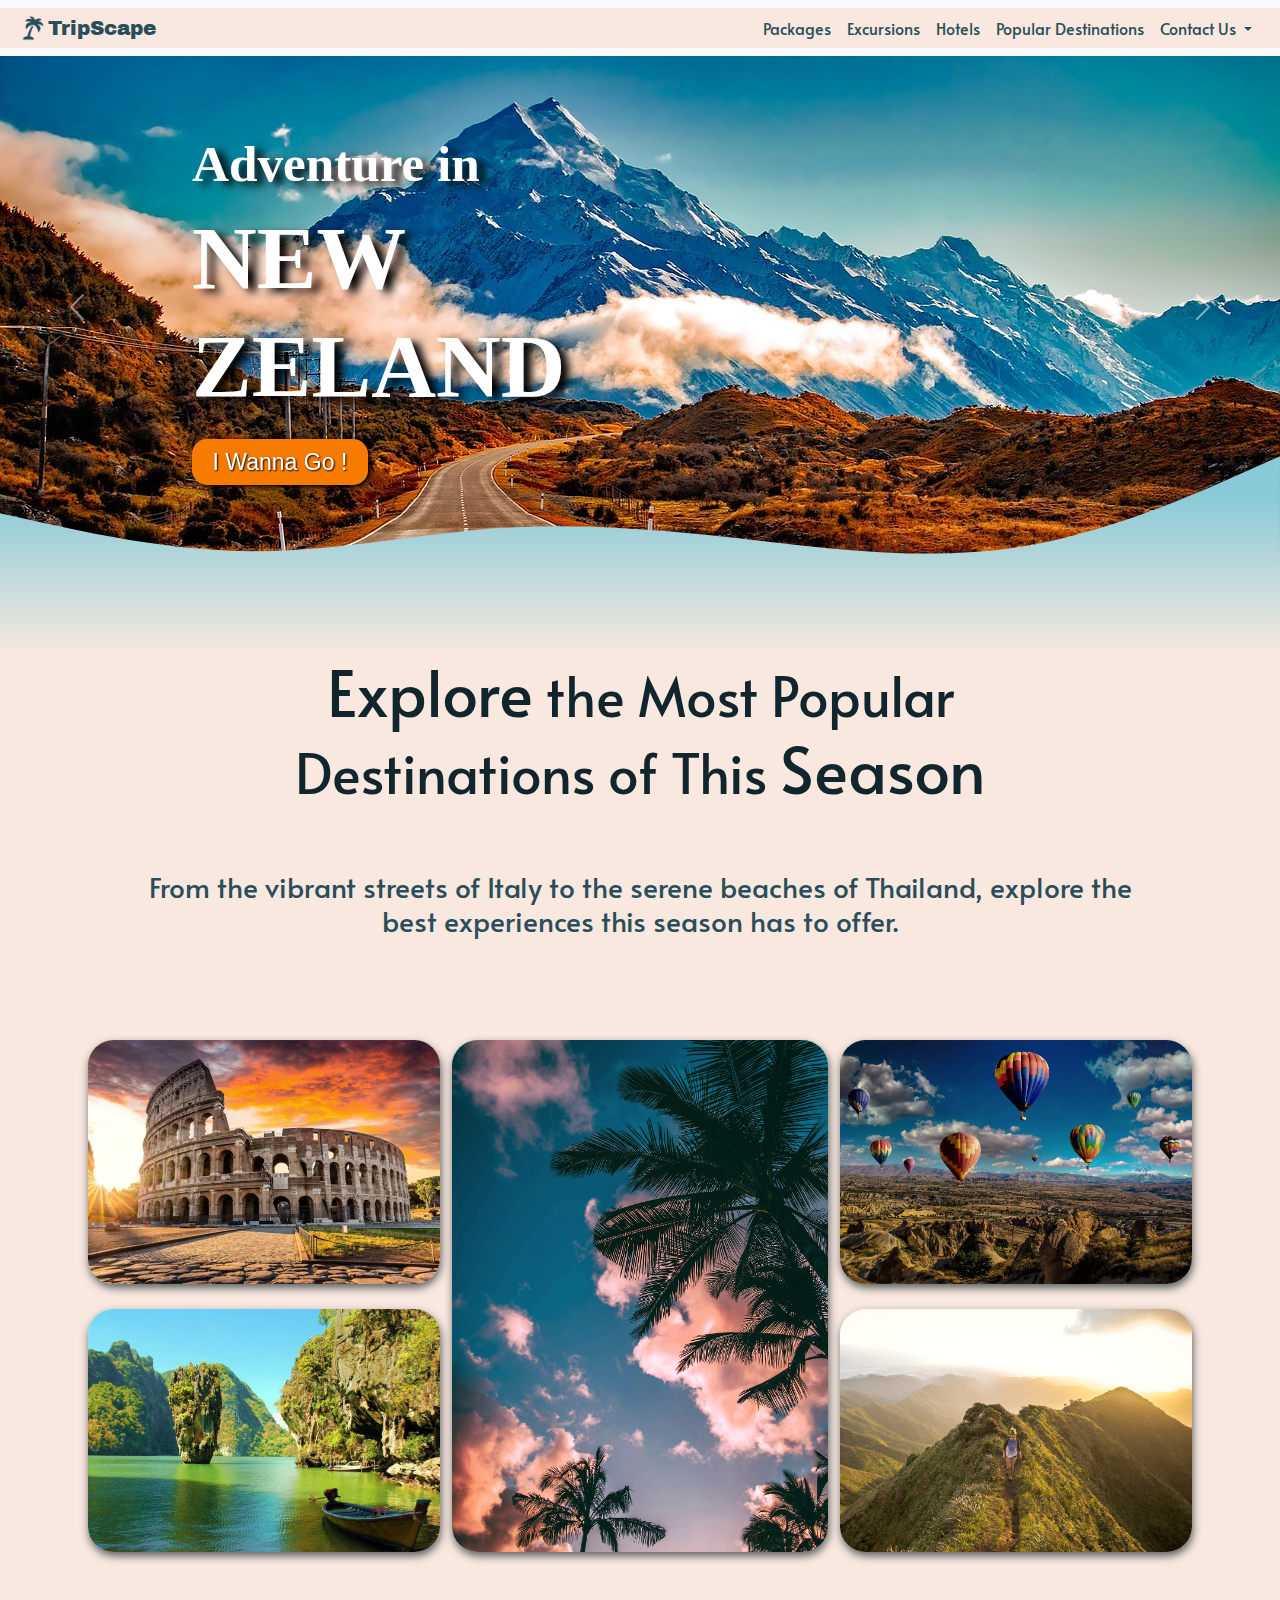
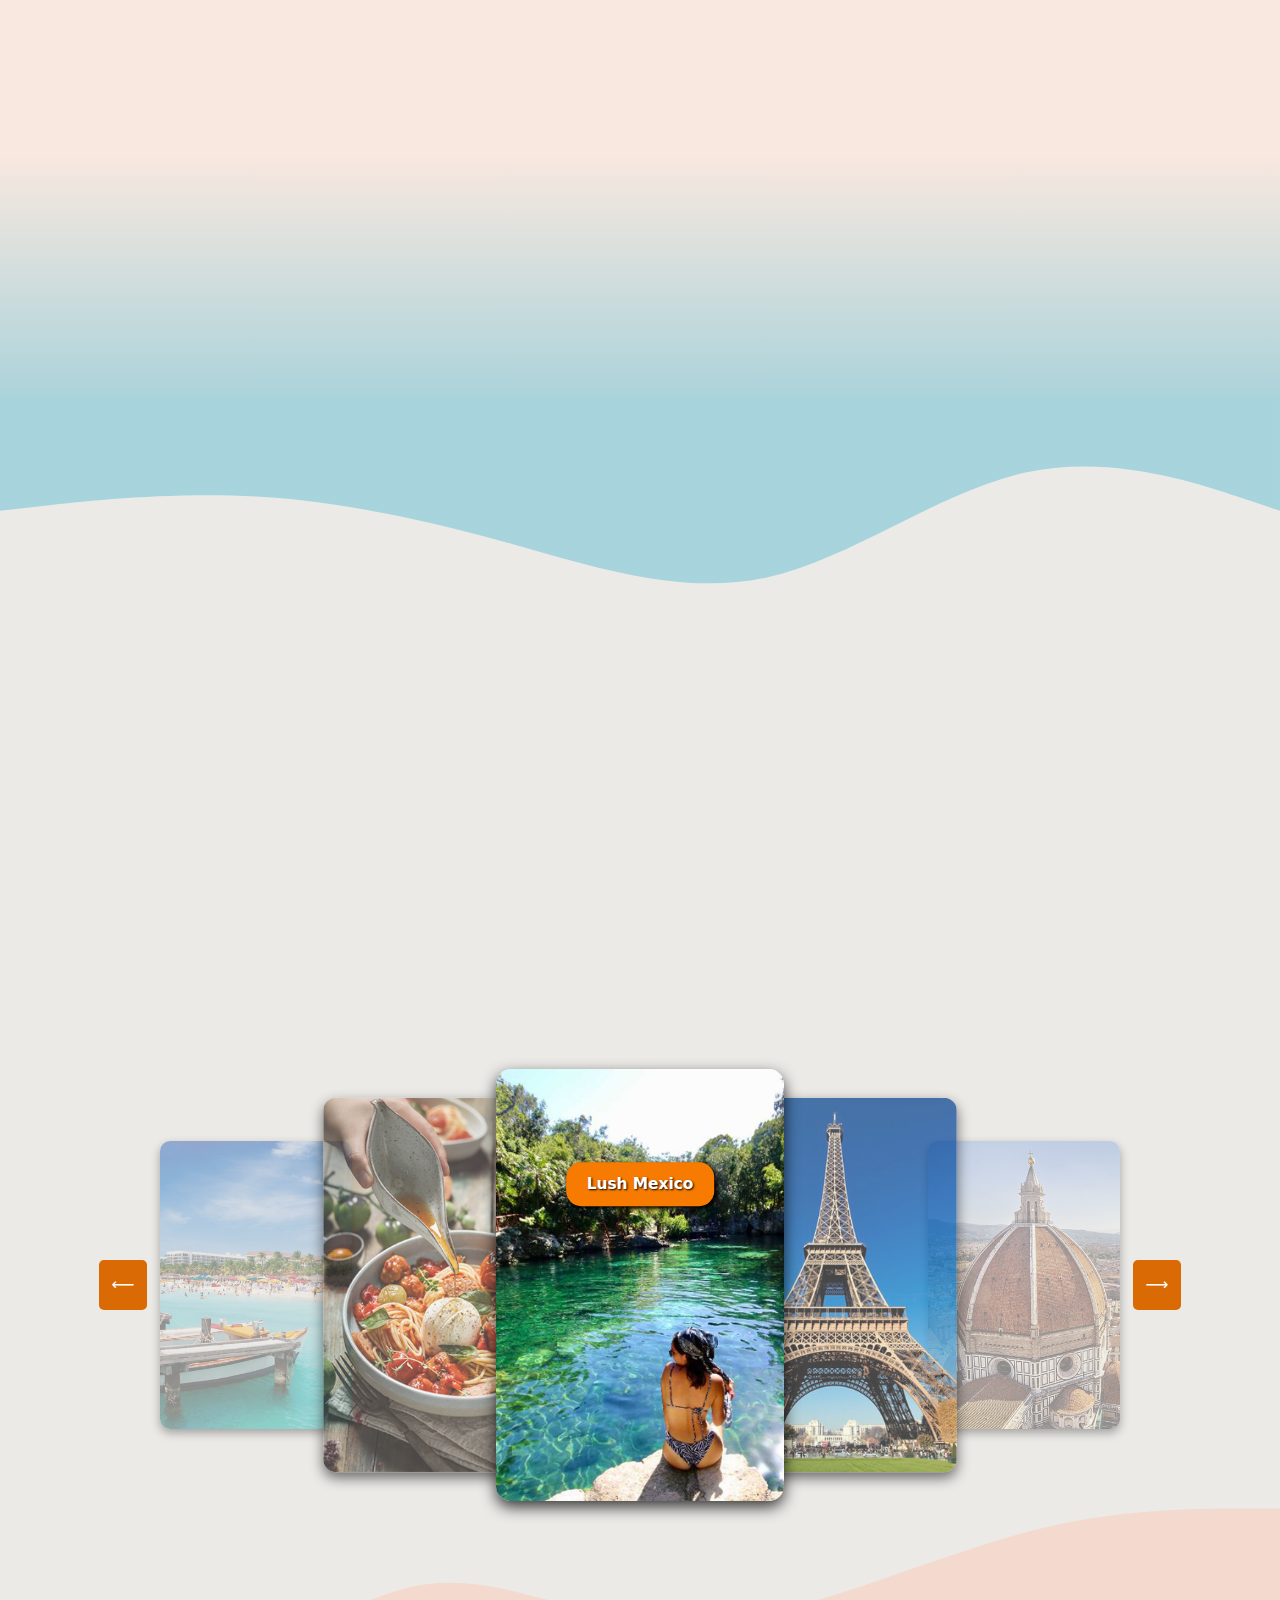
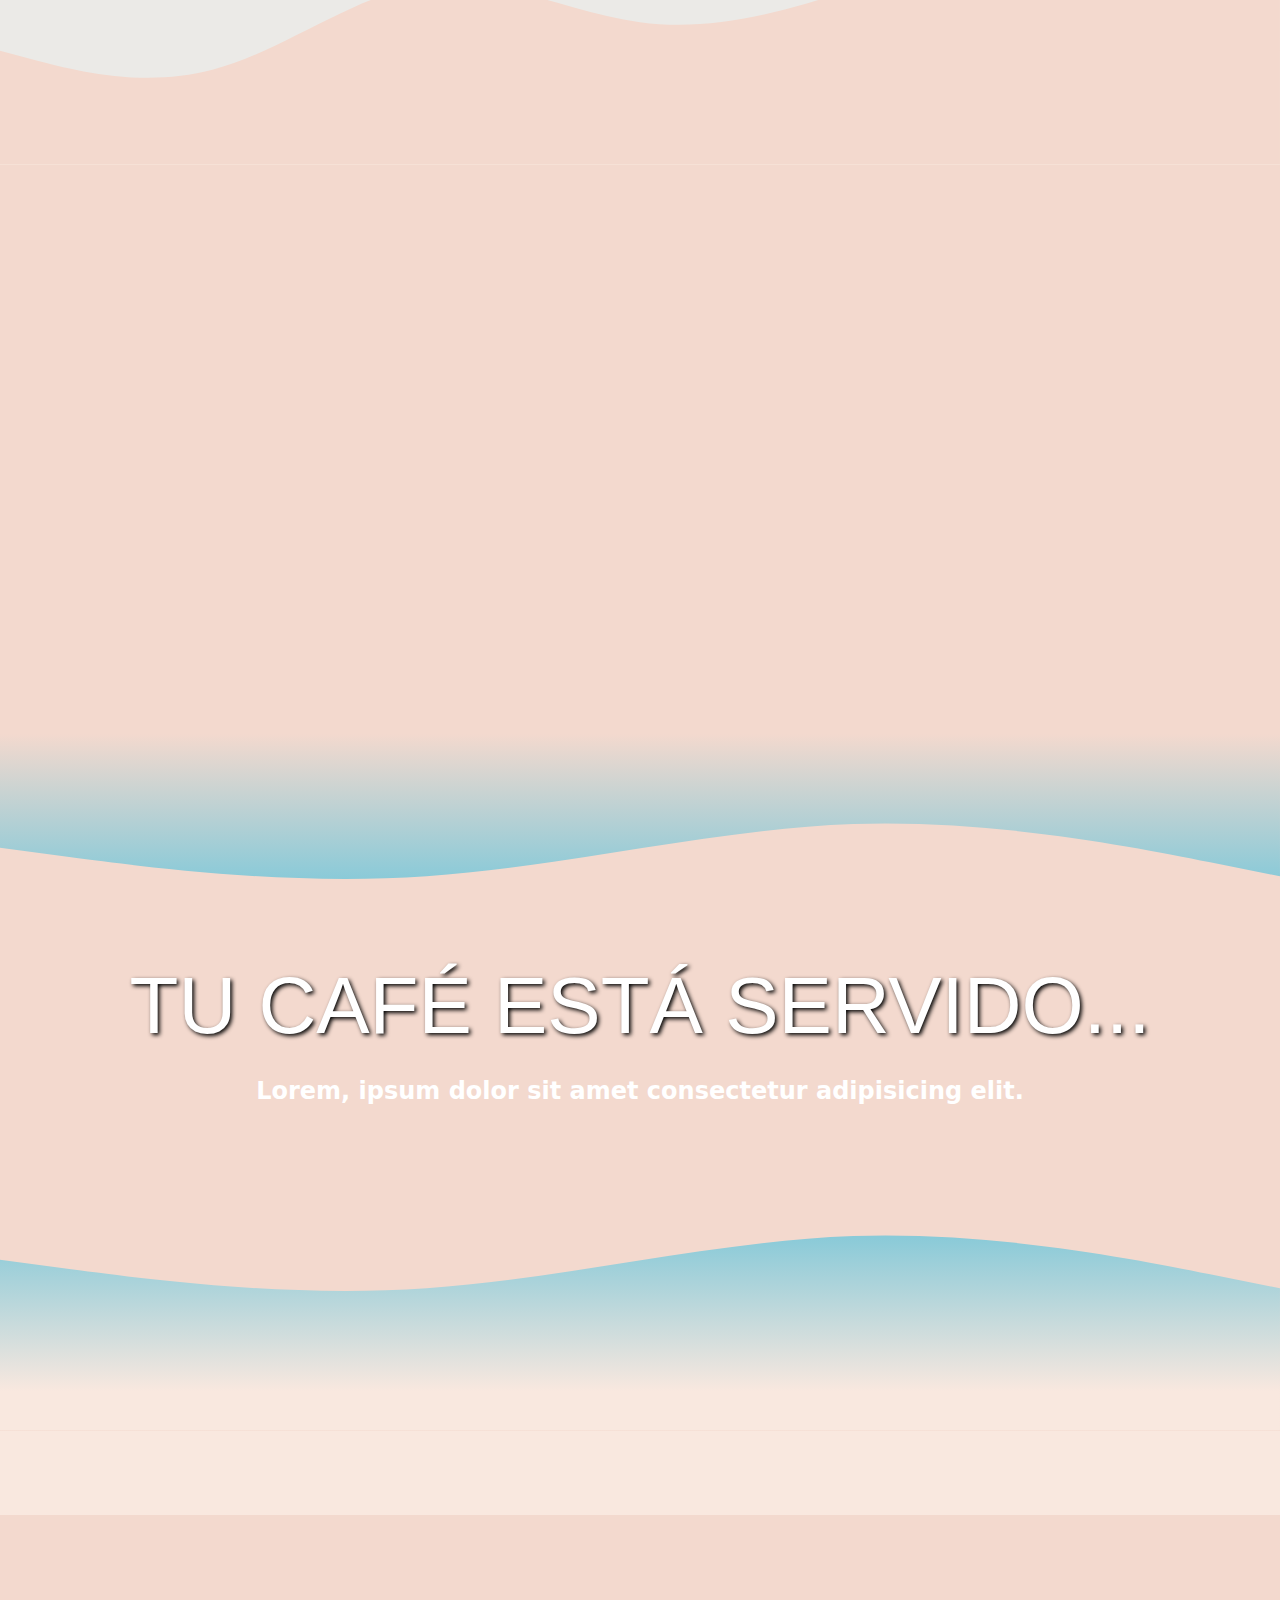
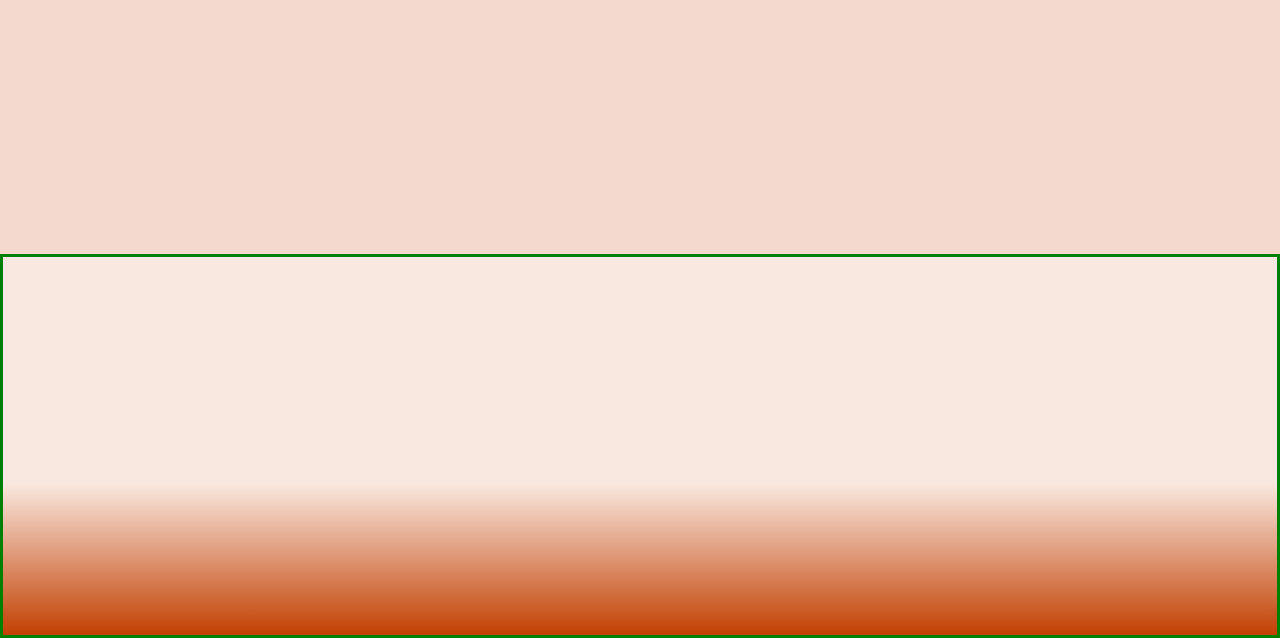
==== index.html @ 292acd77 "estructura hoteleria desktop" ====
<!DOCTYPE html>
<html lang="en">

<head>
    <meta charset="UTF-8">
    <meta name="viewport" content="width=device-width, initial-scale=1.0">
    <title>TripScape3.5</title>

    <!-- bootstrap -->
    <link href="https://cdn.jsdelivr.net/npm/bootstrap@5.3.3/dist/css/bootstrap.min.css" rel="stylesheet"
        integrity="sha384-QWTKZyjpPEjISv5WaRU9OFeRpok6YctnYmDr5pNlyT2bRjXh0JMhjY6hW+ALEwIH" crossorigin="anonymous">

    <!-- googlefonts -->
    <link rel="preconnect" href="https://fonts.googleapis.com">
    <link rel="preconnect" href="https://fonts.gstatic.com" crossorigin>
    <link
        href="https://fonts.googleapis.com/css2?family=Alata&family=Antic+Slab&family=Archivo+Narrow:ital,wght@0,400..700;1,400..700&family=BIZ+UDPGothic:wght@400;700&family=Euphoria+Script&family=Merriweather:ital,wght@0,300;0,400;0,700;0,900;1,300;1,400;1,700;1,900&family=Montserrat:ital,wght@0,100..900;1,100..900&family=Noto+Sans+JP:wght@100..900&family=Playwrite+DE+Grund:wght@100..400&family=Ruda:wght@400..900&display=swap"
        rel="stylesheet">

    <link
        href="https://fonts.googleapis.com/css2?family=Archivo+Black&family=Notable&family=Rampart+One&family=Suez+One&display=swap"
        rel="stylesheet">

    <!-- fontshare -->
    <link href="https://api.fontshare.com/v2/css?f[]=synonym@700&f[]=clash-grotesk@700&f[]=bespoke-serif@700&f[]=pally@400,500&f[]=quilon@500&f[]=lora@500&display=swap" 
        rel="stylesheet">
    <!-- css -->
    <link rel="stylesheet" href="./Styles/styles.css">
</head>

<body>


    <nav class="navbar navbar-expand-lg bg-body-tertiary container-fluid">
        <div class="container-fluid ContainerNavbar">
            <div class="nav-izquierda">
                <a class="navbar-brand ms-2" href="#">
                    <img class="brandImg" src="./Img/logo.png" alt="logo de la agencia">
                    <p class="brandText">TripScape</p>
                </a>
                <button class="navbar-toggler" type="button" data-bs-toggle="collapse"
                    data-bs-target="#navbarSupportedContent" aria-controls="navbarSupportedContent"
                    aria-expanded="false" aria-label="Toggle navigation">
                    <img class="menuHamuguesa" src="./Img/menu.png" alt="">
                </button>
            </div>
            <div class="collapse navbar-collapse" id="navbarSupportedContent">
                <ul class="navbar-nav ms-auto me-2 mb-lg-0">
                    <li class="nav-item">
                        <a class="nav-link" aria-current="page" href="#">Packages</a>
                    </li>
                    <li class="nav-item">
                        <a class="nav-link" href="#">Excursions</a>
                    </li>
                    <li class="nav-item">
                        <a class="nav-link" href="#">Hotels</a>
                    </li>
                    <li class="nav-item">
                        <a class="nav-link" href="#">Popular Destinations</a>
                    </li>
                    <li class="nav-item dropdown">
                        <a class="nav-link dropdown-toggle" href="#" role="button" data-bs-toggle="dropdown"
                            aria-expanded="false">
                            Contact Us
                        </a>
                        <ul class="dropdown-menu dropdown-menu-end">
                            <li><a class="dropdown-item" href="#">About Us</a></li>
                            <li><a class="dropdown-item" href="#">Contact Us</a></li>
                            <li>
                                <hr class="dropdown-divider">
                            </li>
                            <li><a class="dropdown-item" href="#">Frequently Asked Questions</a></li>
                        </ul>

                    </li>


                </ul>
            </div>
        </div>
    </nav>




    <!-- HEADER -->


    <header>
            
        <div class="carousel-paisajes-container">
            <!-- Carousel Bootstrap -->
            <div id="carouselExample" class="carousel slide">
                <div class="carousel-inner">
                    <div class="carousel-item active">
                        <img src="./Img/newzeland.jpg" class="d-block w-100 imgFondoCar" alt="...">
                        <div class="carousel-caption d-block">
                            <h3><span class="headerSpan">Adventure in</span> NEW ZELAND</h3>
                            <a href="#">I Wanna Go !</a>
                        </div>
                    </div>
                    <div class="carousel-item">
                        <img src="./Img/islandiados.jpg" class="d-block w-100 imgFondoCar" alt="...">
                        <div class="carousel-caption d-block">
                            <h3><span class="headerSpan">Discover</span> ISLANDIA's Night!</h3>
                            <a href="#">I Wanna Go !</a>
                        </div>
                    </div>
                    <div class="carousel-item">
                        <img src="./Img/playa.jpg" class="d-block w-100 imgFondoCar" alt="...">
                        <div class="carousel-caption d-block">
                            <h3><span class="headerSpan">Live!</span><br> MÉXICO PARADISE</h3>
                            <a href="#">I Wanna Go !</a>
                        </div>
                    </div>
                </div>
                <button class="carousel-control-prev botonesCarouselHeader" type="button" data-bs-target="#carouselExample" data-bs-slide="prev">
                    <span class="carousel-control-prev-icon" aria-hidden="true">
                        <!-- <img src="./Img/flecha-alt-izquierda.png" alt=""> -->
                    </span>
                    <span class="visually-hidden">Previous</span>
                </button>
                <button class="carousel-control-next botonesCarouselHeader" type="button" data-bs-target="#carouselExample" data-bs-slide="next">
                    <span class="carousel-control-next-icon" aria-hidden="true">
                        <!-- <img src="./Img/flecha-alt-derecha.png" alt=""> -->
                    </span>
                    <span class="visually-hidden">Next</span>
                </button>
            </div>

            <!-- PNG Fixed Image -->
            <div class="travelerContainer">
                <img src="./Img/efect-uno.png" alt="">
            </div>
        </div>

        <svg xmlns="http://www.w3.org/2000/svg" viewBox="0 0 1440 320" class="wave-viajera">
            <defs>
                <linearGradient id="gradienteViajera" x1="0%" y1="0%" x2="0%" y2="100%">
                    <stop offset="20%" stop-color="#8acad8" />
                    <stop offset="100%" stop-color="#F9E8DF" />
                </linearGradient>
            </defs>
            <path fill="url(#gradienteViajera)" fill-opacity="1"
                d="M0,160L48,170.7C96,181,192,203,288,202.7C384,203,480,181,576,176C672,171,768,181,864,192C960,203,1056,213,1152,197.3C1248,181,1344,139,1392,117.3L1440,96L1440,320L1392,320C1344,320,1248,320,1152,320C1056,320,960,320,864,320C768,320,672,320,576,320C480,320,384,320,288,320C192,320,96,320,48,320L0,320Z">
            </path>
        </svg>
        


    </header>




    <!-- section packages -->
    <section class="sectionPackages container-fluid">
        <div class="row PackagesRow">
            <div class="col-12 titulosPackages">
                <h2 class="animate-on-scroll"><span class="adornoUno">Explore</span> the Most Popular Destinations of This <span class="adornoUno">Season</span></h2>
                <h3 class="animate-on-scroll">From the vibrant streets of Italy to the serene beaches of Thailand,
                    explore the best experiences
                    this season has to offer.</h3>
            </div>
        </div>


       

        <div class="row primerCardsGroup">

            <!-- Cards Izquierda -->
            <div class="col-sm-12 col-md-4 cardsIzqDiv">
                <div class="cardsDiv cardsDivLados">
                    <img class="cardsLados" src="./Img/roma-final.jpg" alt="Location 1">
                    <div class="cardText"><a href="#">Italy</a></div>
                </div>
                <div class="cardsDiv cardsDivLados">
                    <img class="cardsLados" src="./Img/tailandia-final.jpg" alt="Location 2">
                    <div class="cardText"><a href="#">Thailand</a></div>
                </div>
            </div>

            <!-- Card Central -->
            <div class="col-sm-12 col-md-4 contenedorCentralPalmeras">
                <div class="row cardsDiv cardCentralDiv">
                    <img class="cardCentral" src="./Img/central-final.jpg" alt="Central Place">
                    <div class="cardTextCentral cardText"><a href="#">California</a></div>
                </div>
            </div>

            <!-- Cards Derecha -->
            <div class="col-sm-12 col-md-4 cardsDerDiv">
                <div class="cardsDiv cardsDivLados">
                    <img class="cardsLados" src="./Img/globos-final.jpg" alt="Location 3">
                    <div class="cardText"><a href="#">Morocco</a></div>
                </div>
                <div class="cardsDiv cardsDivLados">
                    <img class="cardsLados" src="./Img/montaña-final.jpg" alt="Location 4">
                    <div class="cardText"><a href="#">Switzerland</a></div>
                </div>
            </div>
        </div>


    </section>


    

    <!-- banner Servicios -->
    <section class="container-fluid section-servicios">


        <div class="row bannerContainerTitulos container-fluid">

            <div class="col-12 div-titulo-banner">
                <h3 class="animate-on-scroll">Six Reasons to Choose to Travel with Us</h3>
            </div>

        </div>

        

        <div class="row bannerBandaContainer container-fluid">


            <div class="col-xs-4 col-lg-2 div-icono-servicio animate-on-scroll">

                <div class="contenedorImg">
                    <img class="bannerServicioImg" src="./Img/avion.png" alt="">
                </div>
                <div class="servicioParrafDiv">
                    <p>Tickets Included</p>
                </div>

            </div>

            <div class="col-xs-4 col-lg-2 div-icono-servicio animate-on-scroll">
                <div class="contenedorImg">
                    <img class="bannerServicioImg" src="./Img/equipaje.png" alt="">
                </div>
                <div class="servicioParrafDiv">
                    <p>Luggage Secure</p>
                </div>
            </div>

            <div class="col-xs-4 col-lg-2 div-icono-servicio animate-on-scroll">
                <div class="contenedorImg">
                    <img class="bannerServicioImg" src="./Img/hotel.png" alt="">

                </div>
                <div class="servicioParrafDiv">
                    <p>Selected Hotels</p>
                </div>
            </div>

            <div class="col-xs-4 col-lg-2 div-icono-servicio animate-on-scroll">
                <div class="contenedorImg">
                    <img class="bannerServicioImg" src="./Img/salud.png" alt="">

                </div>
                <div class="servicioParrafDiv">
                    <p>Medical Coverage 24hs</p>
                </div>
            </div>

            <div class="col-xs-4 col-lg-2 div-icono-servicio animate-on-scroll">
                <div class="contenedorImg">
                    <img class="bannerServicioImg" src="./Img/pasaporte.png" alt="">

                </div>
                <div class="servicioParrafDiv">
                    <p>We Manage your Visa</p>
                </div>
            </div>

            <div class="col-xs-4 col-lg-2 div-icono-servicio animate-on-scroll">
                <div class="contenedorImg">
                    <img class="bannerServicioImg" src="./Img/vehiculo.png" alt="">

                </div>
                <div class="servicioParrafDiv">
                    <p>Private Vehicle</p>
                </div>
            </div>
        </div>

    </section>



    <svg xmlns="http://www.w3.org/2000/svg" viewBox="0 0 1440 320" class="wave-deals">
        <defs>
            <linearGradient id="myGradient" x1="0%" y1="0%" x2="0%" y2="100%">
                <stop offset="0%" style="stop-color:#8acad8b2; stop-opacity:1" />
                <!-- <stop offset="40%" style="stop-color:#f3d9ce; stop-opacity:1" /> -->
                <stop offset="100%" style="stop-color:#8acad8b2; stop-opacity:1" />
            </linearGradient>
        </defs>
        <path fill="url(#myGradient)"
            d="M0,128L48,122.7C96,117,192,107,288,112C384,117,480,139,576,165.3C672,192,768,224,864,202.7C960,181,1056,107,1152,85.3C1248,64,1344,96,1392,112L1440,128L1440,0L1392,0C1344,0,1248,0,1152,0C1056,0,960,0,864,0C768,0,672,0,576,0C480,0,384,0,288,0C192,0,96,0,48,0L0,0Z">
        </path>
    </svg>

    


    <!-- cards de cuatro viajes en oferta    DEALS  -->
    <section class="Deals-Excursiones-Section">

        <!-- div de prueba para incorporar elementos decorativos -->
        <!--  <div class="decorativi">
            <img src="./Img/intento.png" alt="">
         </div> -->

        <div class="Deals-Titles-Container">
            <h2 class="animate-on-scroll">Unforgettable Adventures Await!</h2>
            <h3 class="animate-on-scroll">Join us on five thrilling excursions to extraordinary places</h3>
            <div class="descripcionCarouselDiv">
                <p class="animate-on-scroll">In our exciting deals cards, you'll find special promotions on a variety of
                    excursions. From cultural and gastronomic routes in Italy and France to aquatic adventures on the
                    beautiful beaches of Mexico and Aruba, there's something for every type of traveler. Don't miss the
                    chance to explore the world in a new and affordable way. Your next vacation starts here!
                </p>

            </div>
        </div>
 


        <div class="carousel-container">
            <button class="prev botonCarousel">⟵</button>
            <div class="carousel-track-container">
                <div class="carousel-track">
                    <img src="./Img/aruba-carousel.jpg" alt="Image 1" class="carousel-image">
                    <img src="./Img/gastronomia-carousel.jpg" alt="Image 2" class="carousel-image">
                    <img src="./Img/cenotes-carousel.jpg" alt="Image 3" class="carousel-image">
                    <img src="./Img/paris-carousel.jpg" alt="Image 4" class="carousel-image">
                    <img src="./Img/firenze-carousel.jpg" alt="Image 5" class="carousel-image">
                </div> 
                <!-- Enlace de oferta sobre la imagen central -->
                <div class="offer-link-container">
                    <a id="offer-link" href="#" class="offer-link" style="display: none;"></a>
                </div>
            </div>
            <button class="next botonCarousel">⟶</button>

        </div>

    </section>




    <!--  SECTION HOTELERIA  { SVG - SECTION <TITULOS  <BANNER HOTERIA   < -SVG -IMG HOTEL -SVG   } -->


    <svg xmlns="http://www.w3.org/2000/svg" viewBox="0 0 1440 320" class="svg-hoteleria-primero">
        <path fill="#F3D9CE" fill-opacity="1"
            d="M0,192L40,202.7C80,213,160,235,240,213.3C320,192,400,128,480,117.3C560,107,640,149,720,160C800,171,880,149,960,122.7C1040,96,1120,64,1200,48C1280,32,1360,32,1400,32L1440,32L1440,320L1400,320C1360,320,1280,320,1200,320C1120,320,1040,320,960,320C880,320,800,320,720,320C640,320,560,320,480,320C400,320,320,320,240,320C160,320,80,320,40,320L0,320Z">
        </path>
    </svg>


    <!-- hoteleria section central -->
   <section class="Hoteleria-Section">

       <div class="titulosHoteleriaDiv">

            <div class="row stars-container">

                <div class="div-five-stars animate-on-scroll">
                    <img src="Img/silueta-de-estrella.png" alt="">
                    <img src="Img/silueta-de-estrella.png" alt="">
                    <img src="Img/silueta-de-estrella.png" alt="">
                    <img src="Img/silueta-de-estrella.png" alt="">
                    <img src="Img/silueta-de-estrella.png" alt="">
                    
    
                </div>
            </div>

            <h2 class="animate-on-scroll">Handpicked Hotels for Your Ultimate Comfort</h2>
            <h3 class="animate-on-scroll">Service and Hospitality</h3>
            <p class="animate-on-scroll">At our handpicked hotels, we prioritize your comfort and satisfaction, ensuring you have everything
                needed for an unforgettable stay. Enjoy seamless WiFi connectivity for work or leisure, unwind in our
                recreational spaces, and keep up with your fitness routine in our well-equipped gyms. Dive into
                relaxation at our sparkling pools and experience top-tier hospitality services that make you feel right
                at home. Every detail is designed for you to enjoy a blend of comfort, relaxation, and care – wherever
                your journey takes you.</p>

            <div class="row stars-container">

                <div class="div-five-stars-dos animate-on-scroll">
                    <img src="Img/silueta-de-estrella.png" alt="">
                    <img src="Img/silueta-de-estrella.png" alt="">
                    <img src="Img/silueta-de-estrella.png" alt="">
                    <img src="Img/silueta-de-estrella.png" alt="">
                    <img src="Img/silueta-de-estrella.png" alt="">
                    
    
                </div>
            </div>
        </div>


       

        <!-- <div class="row container-fluid bannerHoteleriaContainer animate-on-scroll">
            <div class="col-xs-4 col-lg-2 div-icono-servicio">
                <div class="contenedorImg">
                    <img class="bannerServicioImg" src="./Img/ensalada.png" alt="">
                </div>
                <div class="hotelbannerParrafDiv">
                    <p>Exclusive Dining</p>
                </div>
                
            </div>

            <div class="col-xs-4 col-lg-2 div-icono-servicio">
                <div class="contenedorImg">
                    <img class="bannerServicioImg" src="./Img/wifi.png" alt="">
                </div>
                <div class="hotelbannerParrafDiv">
                    <p>High-speed Wi-Fi</p>
                </div>
            </div>

            <div class="col-xs-4 col-lg-2 div-icono-servicio">
                <div class="contenedorImg">
                    <img class="bannerServicioImg" src="./Img/piscina.png" alt="">

                </div>
                <div class="hotelbannerParrafDiv">
                    <p>Recreational Areas</p>
                </div>
            </div>

            <div class="col-xs-4 col-lg-2 div-icono-servicio">
                <div class="contenedorImg">
                    <img class="bannerServicioImg" src="./Img/ejercicio.png" alt="">

                </div>
                <div class="hotelbannerParrafDiv">
                    <p>Fitness Center</p>
                </div>
            </div>

            <div class="col-xs-4 col-lg-2 div-icono-servicio">
                <div class="contenedorImg">
                    <img class="bannerServicioImg" src="./Img/spa.png" alt="">

                </div>
                <div class="hotelbannerParrafDiv">
                    <p>Spa and Wellness</p>
                </div>
            </div>

            <div class="col-xs-4 col-lg-2 div-icono-servicio">
                <div class="contenedorImg">
                    <img class="bannerServicioImg" src="./Img/cafe-caliente.png" alt="">

                </div>
                <div class="hotelbannerParrafDiv">
                    <p>Breakfast Included</p>
                </div>
            </div>
        </div> -->

        <svg xmlns="http://www.w3.org/2000/svg" viewBox="0 0 1440 320" class="svg-hoteleria-segundo">
            <defs>
                <linearGradient id="gradient" x1="0" y1="0" x2="0" y2="1">
                    <stop offset="0" stop-color="#F3D9CE" />
                    <stop offset="100%" stop-color="#8acad8" />
                </linearGradient>
            </defs>
            <path fill="url(#gradient)" fill-opacity="1"
                d="M0,128L80,138.7C160,149,320,171,480,160C640,149,800,107,960,101.3C1120,96,1280,128,1360,144L1440,160L1440,0L1360,0C1280,0,1120,0,960,0C800,0,640,0,480,0C320,0,160,0,80,0L0,0Z">
            </path>
        </svg>



        <!-- aqui esta la imaegn del hotel como background -->
        <!-- <div class="container-img-hotel animate-on-scroll">



        </div> -->



        <!-- intento flotante -->

        <div class="img-fondo flotan-text1">
            <h2 class="">TU CAFÉ ESTÁ SERVIDO...</h2>
            <p class="">Lorem, ipsum dolor sit amet consectetur adipisicing elit.</p>
        </div>




        <svg xmlns="http://www.w3.org/2000/svg" viewBox="0 0 1440 320" class="svg-hoteleria-bottom"> -->
            <!-- Definimos el gradiente -->
            <defs>
                <linearGradient id="gradientehotelbottom" x1="0%" y1="0%" x2="0%" y2="100%">
                    <stop offset="1%" stop-color="#8acad8" />
                    <stop offset="80%" stop-color="#F9E8DF" />
                    <stop offset="100%" stop-color="#F9E8DF" />
                </linearGradient>
            </defs>
            <!-- Aplicamos el gradiente en el relleno del path -->
            <path fill="url(#gradientehotelbottom)"
                d="M0,128L80,138.7C160,149,320,171,480,160C640,149,800,107,960,101.3C1120,96,1280,128,1360,144L1440,160L1440,320L1360,320C1280,320,1120,320,960,320C800,320,640,320,480,320C320,320,160,320,80,320L0,320Z">
            </path>
        </svg>

        <div class="row container-fluid titulo-banner-hotel">
            <h3 class="animate-on-scroll">Service and Hospitality</h3>
        </div>

        <div class="bannerHoteleriaContainer animate-on-scroll">


            <div class="col-xs-4 col-lg-2 div-icono-servicio">
                <div class="contenedorImg">
                    <img class="bannerServicioImg" src="./Img/wifi.png" alt="">
                </div>
                <div class="hotelbannerParrafDiv">
                    <p>High-speed Wi-Fi</p>
                </div>
            </div>

            <div class="col-xs-4 col-lg-2 div-icono-servicio">
                <div class="contenedorImg">
                    <img class="bannerServicioImg" src="./Img/piscina.png" alt="">

                </div>
                <div class="hotelbannerParrafDiv">
                    <p>Recreational Areas</p>
                </div>
            </div>

            <div class="col-xs-4 col-lg-2 div-icono-servicio">
                <div class="contenedorImg">
                    <img class="bannerServicioImg" src="./Img/ejercicio.png" alt="">

                </div>
                <div class="hotelbannerParrafDiv">
                    <p>Fitness Center</p>
                </div>
            </div>

            <div class="col-xs-4 col-lg-2 div-icono-servicio">
                <div class="contenedorImg">
                    <img class="bannerServicioImg" src="./Img/spa.png" alt="">

                </div>
                <div class="hotelbannerParrafDiv">
                    <p>Spa and Wellness</p>
                </div>
            </div>

            <div class="col-xs-4 col-lg-2 div-icono-servicio">
                <div class="contenedorImg">
                    <img class="bannerServicioImg" src="./Img/cafe-caliente.png" alt="">

                </div>
                <div class="hotelbannerParrafDiv">
                    <p>Breakfast Included</p>
                </div>
            </div>
        


        </div>

        <div class="row stars-container">

            <div class="div-five-stars-tres animate-on-scroll">
                <img src="Img/silueta-de-estrella.png" alt="">
                <img src="Img/silueta-de-estrella.png" alt="">
                <img src="Img/silueta-de-estrella.png" alt="">
                <img src="Img/silueta-de-estrella.png" alt="">
                <img src="Img/silueta-de-estrella.png" alt="">
                

            </div>
        </div>

    </section>



    <!-- FOOTER -->
    <footer class="FooterSection">

    </footer>




    <script src="https://cdn.jsdelivr.net/npm/bootstrap@5.3.3/dist/js/bootstrap.bundle.min.js"
        integrity="sha384-YvpcrYf0tY3lHB60NNkmXc5s9fDVZLESaAA55NDzOxhy9GkcIdslK1eN7N6jIeHz"
        crossorigin="anonymous"></script>
    <script src="Main-Js/main.js"></script>
</body>

</html>
---- Styles/styles.css ----
@charset "UTF-8";
/* #f1ebe1; */
/* sombra celestita en las waves */
* {
  padding: 0;
  margin: 0;
}

body {
  background-color: #F9E8DF;
  padding-top: 4vmax;
}

.navbar {
  min-height: 4vmax;
  background-color: #70ADB6;
  margin-top: 0;
  position: fixed;
  top: 0;
  z-index: 8;
}
.navbar .ContainerNavbar {
  background-color: #F9E8DF;
  display: flex;
  flex-direction: row;
  justify-content: center;
}

.navbar-brand {
  display: flex;
  flex-flow: row nowrap;
  justify-content: center;
  align-items: center;
  gap: 0.2vmax;
}
.navbar-brand .brandImg {
  width: 2vmax;
  color: #294e5a;
}
.navbar-brand .brandText {
  margin-bottom: 0;
  color: #294e5a;
  font-weight: 400;
  font-family: "Archivo Black", sans-serif;
}

.navbar-nav .nav-item .nav-link {
  color: #294e5a;
  font-family: "Alata", sans-serif;
}

.dropdown-menu-end li {
  color: #f3d9ce;
}
.dropdown-menu-end li a {
  font-family: "Alata", sans-serif;
  color: #70ADB6;
}

/* media queries */
/* estructura */
/* ++++++++++++++++++++++++ media query | pantalla lg  | ++++++++++++++++++++++++++++++++++*/
@media screen and (max-width: 991px) {
  .navbar .ContainerNavbar .nav-izquierda {
    min-height: 2vmax;
    display: flex;
    flex-flow: row nowrap;
    width: 100%;
    justify-content: space-between;
    margin: 0 auto;
  }
  .navbar .ContainerNavbar .nav-izquierda .navbar-brand .brandImg {
    width: 2vmax !important;
  }
  .navbar .ContainerNavbar .nav-izquierda .navbar-brand .brandText {
    font-size: 2vmax;
  }
  .navbar-toggler {
    border: none;
    user-select: none;
    padding: 0;
    margin-bottom: 0.3vmax;
  }
  .navbar-toggler .menuHamuguesa {
    width: 3vmax;
  }
  .navbar-collapse {
    background-color: #dae5e9;
    margin: 2vmax;
    padding: 1vmax;
    border-radius: 10px;
    padding-left: 2vmax;
    z-index: 22;
  }
  .nav-link {
    color: #70ADB6;
    font-weight: bold;
    font-size: 1.8vmax;
  }
  .nav-link:hover {
    background-color: #f0f0f0;
    color: #70ADB6;
    border-radius: 5px;
    padding-left: 0.5vmax;
  }
  .dropdown-menu {
    background-color: #f0f0f0;
    border: none;
  }
  .dropdown-menu li .dropdown-item {
    font-weight: bold;
    color: #294e5a;
    font-size: 1.8vmax;
  }
  .dropdown-menu li .dropdown-item:hover {
    font-weight: bold;
    background-color: #f0f0f0;
    color: #70ADB6;
    border-radius: 5px;
  }
}
/* ++++++++++++++++++++++++ media query |  pantalla md   | ++++++++++++++++++++++++++++++++++*/
@media screen and (max-width: 768px) {
  .nav-link {
    font-size: 1.8vmax;
  }
}
/* ++++++++++++++++++++++++ media query |  pantalla sm   | ++++++++++++++++++++++++++++++++++*/
@media screen and (max-width: 576px) {
  .nav-link {
    font-size: 1.8vmax;
  }
}
.carousel-paisajes-container {
  position: relative;
  height: 40vmax;
  overflow: hidden;
}

.imgFondoCar {
  height: 40vmax;
  object-fit: cover;
  object-position: center;
  z-index: 1;
}

.travelerContainer {
  position: absolute;
  bottom: -3vmax;
  left: 60%;
  transform: translateX(-30%); /* Ajusta la posición horizontal para centrar mejor */
  z-index: 2;
  user-select: none;
}

.travelerContainer img {
  width: 25vmax;
  height: auto;
  filter: drop-shadow(5px 2px 8px rgb(8, 7, 7));
}

.carousel-caption {
  position: absolute;
  top: 5%;
  left: 15%;
  width: 30%;
  text-align: start;
  z-index: 6;
}

.headerSpan {
  font-size: 4vmax;
  font-family: "Lora", serif;
}

.carousel-caption h3 {
  font-size: 7vmax;
  color: rgb(255, 255, 255);
  text-shadow: 8px 4px 8px black;
  font-weight: bold;
  font-family: "Bespoke Serif", serif;
  text-align: start;
  margin-bottom: 2vmax;
  user-select: none;
}

.carousel-caption a {
  font-size: 1.8vmax;
  color: rgb(255, 255, 255);
  text-shadow: 1px 1px 2px black;
  font-family: "Quilon", sans-serif;
  text-decoration: none;
  background-color: #F77B00;
  border-radius: 15px;
  padding: 0.8vmax 1.6vmax;
  box-shadow: 2px 2px 4px rgb(0, 0, 0);
  z-index: 6 !important;
  user-select: none;
}

.carousel-caption a:hover {
  background-color: #FFB51C;
}

.carousel-control-prev, .carousel-control-next {
  width: 8vmax;
  margin: 2vmax;
  z-index: 8;
}

.wave-viajera {
  margin-top: -15vmax;
  z-index: 3;
  position: absolute;
}

/* media queries */
/* estructura */
/* ++++++++++++++++++++++++ media query | pantalla lg  | ++++++++++++++++++++++++++++++++++*/
@media screen and (max-width: 992px) {
  .carousel-paisajes-container {
    height: 45vmax;
  }
  .imgFondoCar {
    height: 45vmax;
  }
  .carousel-caption {
    top: 10%;
  }
  .carousel-caption a {
    border-radius: 10px;
  }
}
@media screen and (max-width: 820px) {
  .carousel-paisajes-container {
    height: 48vmax;
  }
  .imgFondoCar {
    height: 48vmax;
  }
  .carousel-caption {
    top: 18%;
    width: 40%;
  }
  .headerSpan {
    font-size: 3.8vmax;
  }
  .carousel-caption h3 {
    font-size: 6vmax;
  }
  .wave-viajera {
    margin-top: -13vmax;
  }
}
/* ++++++++++++++++++++++++ media query |  pantalla md   | ++++++++++++++++++++++++++++++++++*/
@media screen and (max-width: 768px) {
  .carousel-paisajes-container {
    height: 47vmax;
  }
  .imgFondoCar {
    height: 47vmax;
  }
  .carousel-caption {
    top: 12%;
  }
  .carousel-caption a {
    font-size: 2vmax;
    border-radius: 8px;
  }
}
@media screen and (max-width: 609px) {
  .carousel-paisajes-container {
    height: 47vmax;
  }
  .imgFondoCar {
    height: 47vmax;
  }
  .carousel-caption {
    top: 12%;
    width: 40%;
  }
  .carousel-caption a {
    font-size: 2vmax;
    border-radius: 5px;
  }
  .wave-viajera {
    margin-top: -13vmax;
  }
}
/* ++++++++++++++++++++++++ media query |  pantalla sm   | ++++++++++++++++++++++++++++++++++*/
@media screen and (max-width: 576px) {
  .carousel-paisajes-container {
    height: 48vmax;
  }
  .imgFondoCar {
    height: 48vmax;
  }
  .carousel-caption {
    top: 13%;
  }
  .headerSpan {
    font-size: 3.8vmax;
  }
  .wave-viajera {
    margin-top: -13vmax;
  }
}
/* ++++++++++++++++++++++++ media query  | pantalla xxsm |   ++++++++++++++++++++++++++++++++++*/
@media screen and (max-width: 480px) {
  .carousel-paisajes-container {
    height: 48vmax;
  }
  .imgFondoCar {
    height: 48vmax;
  }
  .travelerContainer {
    bottom: -2vmax;
  }
  .carousel-caption {
    top: 24%;
    left: 10%;
    width: 45%;
  }
  .headerSpan {
    font-size: 3.4vmax;
  }
  .carousel-caption h3 {
    font-size: 5vmax;
  }
  .carousel-control-prev, .carousel-control-next {
    width: 5vmax;
    margin: 0;
  }
  .wave-viajera {
    margin-top: -8vmax;
  }
}
@media screen and (max-width: 380px) {
  .travelerContainer {
    bottom: -2vmax;
  }
  .travelerContainer img {
    width: 23vmax;
  }
  .carousel-caption {
    top: 18%;
    left: 15%;
    width: 45%;
  }
  .headerSpan {
    font-size: 3.6vmax;
  }
  .carousel-caption h3 {
    font-size: 5vmax;
    margin-bottom: 2vmax;
  }
  .wave-viajera {
    margin-top: -10vmax;
    z-index: 3;
    position: absolute;
  }
}
@media screen and (max-width: 320px) {
  .travelerContainer {
    bottom: -2vmax;
    left: 55%;
  }
  .carousel-caption {
    top: 25%;
    left: 18%;
    width: 40%;
  }
  .headerSpan {
    font-size: 3.2vmax;
    padding-bottom: 2vmax;
  }
  .carousel-caption h3 {
    font-size: 4vmax;
    margin-bottom: 2vmax;
  }
  .wave-viajera {
    margin-top: -10vmax;
    z-index: 3;
    position: absolute;
  }
}
.sectionPackages {
  margin: -1vmax 0 0 0;
  padding-bottom: 2.5vmax;
  background: #F9E8DF;
}
.sectionPackages .PackagesRow {
  margin: 0;
  padding: 0;
  box-sizing: border-box;
}
.sectionPackages .PackagesRow .titulosPackages {
  display: flex;
  flex-flow: column wrap;
  justify-content: center;
  align-items: center;
  text-align: center;
  gap: 2vmax;
  padding: 0 5vmax;
}
.sectionPackages .PackagesRow .titulosPackages h2 {
  font-family: "Alata", sans-serif;
  font-size: 4.2vmax;
  color: #11262c;
  margin: 8vmax 0 0 0;
  padding: 0 8vmax;
  font-weight: 400;
}
.sectionPackages .PackagesRow .titulosPackages h3 {
  font-family: "Alata", sans-serif;
  font-size: 2.2vmax;
  color: #294e5a;
  margin: 3vmax 0 8vmax 0;
  padding: 0 5vmax;
}

.adornoUno {
  font-size: 5vmax;
}

/* Estilos de animación */
@keyframes fadeInUp {
  to {
    opacity: 1;
    transform: translateY(0);
  }
}
.animate-on-scroll {
  opacity: 0;
  transform: translateY(-80px);
  transition: opacity 0.5s ease, transform 0.8s ease;
}

.visible {
  opacity: 1;
  transform: translateY(0);
}

/* div contenedor de las tres columnas que tienen las fotos */
.primerCardsGroup {
  height: 40vmax;
  margin: 0 5vmax;
}

/* contenedor de cada imagen mas su texto hover */
.cardsDiv {
  position: relative; /* para que el texto se posicione sobre la imagen */
  overflow: hidden; /* Para que el zoom no cambie el tamaño visible */
  transition: transform 0.4s ease, filter 0.4s ease; /* Transición suave */
  box-shadow: 1px 4px 9px rgba(17, 38, 44, 0.7058823529);
  border-radius: 2vmax;
}

.cardsDiv img {
  height: 100%;
  object-fit: cover;
  transition: transform 0.4s ease, filter 0.4s ease; /* Transición suave */
}

/* Efecto hover para zoom y filtro */
.cardsDiv:hover img {
  transform: scale(1.1); /* Zoom */
  filter: brightness(0.8);
}

/* Texto que aparece en hover */
.cardsDiv .cardText {
  position: absolute;
  top: 50%;
  left: 50%;
  transform: translate(-50%, -50%);
  color: white;
  background-color: #F77B00;
  text-shadow: 1px 1px 2px black;
  letter-spacing: 1px;
  border-radius: 10px;
  padding: 0.2vmax 1.2vmax;
  font-size: 1.5vmax;
  font-family: "Quilon", sans-serif;
  text-align: center;
  opacity: 0; /* Inicialmente oculto */
  transition: opacity 0.4s ease; /* Transición suave para aparición del texto */
}

.cardsDiv:hover .cardText {
  opacity: 1;
}

/* Efecto de link clicable sobre el texto */
.cardsDiv .cardText a {
  color: #f0f0f0;
  text-decoration: none;
  font-weight: bold;
  transition: color 0.3s ease;
}

.cardsDiv .cardText a:hover {
  color: #ffdd1c;
}

.cardsDivLados {
  display: flex;
  flex-direction: column;
  justify-content: space-between;
  padding: 0;
  width: 100%;
  height: 19vmax;
  gap: 1vmax;
  filter: sepia(10%) brightness(1);
  transition: transform 0.3s ease, filter 0.3s ease;
}

.cardsDivLados:hover {
  filter: none;
}

.cardsDerDiv,
.cardsIzqDiv,
.cardCentralDiv {
  display: flex;
  flex-flow: column nowrap;
  justify-content: space-between;
  gap: 1vmax;
}

.contenedorCentralPalmeras {
  padding: 0;
  object-fit: cover;
  object-position: center bottom;
  /* es la imagen */
}
.contenedorCentralPalmeras .cardCentralDiv {
  height: 40vmax;
  padding: 0;
  margin: 0;
  filter: sepia(10%) brightness(1);
  transition: transform 0.3s ease, filter 0.3s ease;
}
.contenedorCentralPalmeras .cardCentralDiv:hover {
  filter: none;
}
.contenedorCentralPalmeras .cardCentral {
  height: 100%;
  padding: 0;
  display: flex;
  justify-content: center;
}

.cardCentralDiv .cardTextCentral {
  width: unset !important;
  position: absolute;
  top: 50%;
  left: 50%;
  transform: translate(-50%, -50%);
  color: white;
  background-color: #F77B00;
  border-radius: 10px;
  padding: 0.2vmax 1.2vmax;
  font-size: 1.5vmax;
  font-family: "Quilon", sans-serif;
  text-shadow: 1px 1px 2px black;
  letter-spacing: 2px;
  text-align: center;
  opacity: 0; /* Inicialmente oculto */
  transition: opacity 0.4s ease;
}

.cardCentralDiv:hover .cardTextCentral {
  opacity: 1; /* Texto aparece cuando se hace hover */
}

/* Efecto de link clicable sobre el texto */
.cardTextCentral a {
  color: #f0f0f0;
  text-decoration: none;
  font-weight: bold;
  transition: color 0.3s ease;
}

.cardTextCentral a:hover {
  color: #ffdd1c;
}

/* media queries */
/* estructura */
/* ++++++++++++++++++++++++ media query | pantalla lg  | ++++++++++++++++++++++++++++++++++*/
@media screen and (max-width: 992px) {
  .primerCardsGroup {
    margin: 0 3vmax;
  }
  .titulosPackages {
    padding: 0 3vmax !important;
  }
  .titulosPackages h2 {
    margin-top: -5vmax;
    padding: 0 2vmax !important;
    font-size: 3.6vmax !important;
  }
  .titulosPackages h3 {
    font-size: 2.2vmax !important;
  }
}
/* ++++++++++++++++++++++++ media query |  pantalla md   | ++++++++++++++++++++++++++++++++++*/
@media screen and (max-width: 768px) {
  .primerCardsGroup {
    flex-direction: column; /* Cambia la dirección de las columnas a vertical */
    height: auto;
    padding: 3vmax;
  }
  .titulosPackages {
    padding: 0 1vmax !important;
  }
  .titulosPackages h2 {
    margin-top: -5vmax;
    padding: 0 2vmax !important;
    font-size: 3.6vmax !important;
  }
  .titulosPackages h3 {
    font-size: 2.2vmax !important;
  }
  .contenedorCentralPalmeras {
    order: -1; /* Mueve la columna central por encima de todo */
  }
  .contenedorCentralPalmeras .cardCentralDiv {
    height: 19vmax; /* Ajusta la altura en pantallas pequeñas */
    padding: 0;
    margin: 0 0 1vmax 0;
    /* Ajuste de la imagen central en pantallas pequeñas */
  }
  .contenedorCentralPalmeras .cardCentralDiv .cardCentral {
    height: auto;
    width: 100%;
    object-fit: cover;
    object-position: center center;
    padding: 0;
    margin: 0;
  }
  .cardsIzqDiv, .cardsDerDiv {
    order: 0; /* Mantén las otras columnas en su orden original */
    flex-flow: row nowrap;
    height: 19vmax;
    padding: 0;
    margin: 0 0 1vmax 0;
  }
  .cardsDivLados {
    justify-content: space-around;
    margin-top: 0.5vmax;
  }
  .cardsDiv .cardText {
    font-size: 2.2vmax;
  }
  .cardCentralDiv .cardTextCentral {
    font-size: 2.2vmax;
  }
}
/* ++++++++++++++++++++++++ media query |  pantalla sm   | ++++++++++++++++++++++++++++++++++*/
@media screen and (max-width: 576px) {
  .primerCardsGroup {
    margin: 0;
  }
  .titulosPackages {
    padding: 0 1vmax !important;
  }
  .titulosPackages h2 {
    padding: 0 1vmax !important;
    font-size: 3vmax !important;
  }
  .titulosPackages h3 {
    font-size: 1.8vmax !important;
  }
  .cardCentralDiv {
    /* img central */
  }
  .cardCentralDiv .cardCentral {
    height: auto;
    width: 100%;
    object-fit: cover;
    object-position: center bottom;
    padding: 0;
    margin: 0;
  }
  .cardsDiv .cardText {
    font-size: 2.6vmax;
  }
  .cardCentralDiv .cardTextCentral {
    font-size: 2.6vmax;
  }
  .cardsDiv .cardText {
    font-size: 2.2vmax;
  }
  .cardCentralDiv .cardTextCentral {
    font-size: 2.2vmax;
  }
}
/* medida especial */
@media screen and (max-width: 500px) {
  .primerCardsGroup {
    margin: 0;
  }
  .titulosPackages {
    padding: 0 1vmax !important;
  }
  .titulosPackages h2 {
    padding: 0 1vmax !important;
    font-size: 3vmax !important;
  }
  .titulosPackages h3 {
    font-size: 1.8vmax !important;
  }
  .cardCentralDiv {
    height: 20vmax;
    overflow: hidden;
    padding: 0;
  }
  .cardsIzqDiv, .cardsDerDiv {
    flex-flow: column nowrap;
    height: 40vmax;
    padding: 0;
    margin: 0 0 1vmax 0;
  }
}
/* medida especial hasta 456 */
@media screen and (max-width: 453px) {
  .primerCardsGroup {
    margin: 0;
  }
  .titulosPackages {
    padding: 0 !important;
  }
  .titulosPackages h2 {
    padding: 0 1vmax !important;
    font-size: 3.6vmax !important;
  }
}
/* ++++++++++++++++++++++++ media query  | pantalla xxsm |   ++++++++++++++++++++++++++++++++++*/
@media screen and (max-width: 320px) {
  .titulosPackages h3 {
    font-size: 1.8vmax !important;
  }
}
.section-servicios {
  padding: 2vmax;
  margin: 5vmax 0 0 0;
  background-color: #F9E8DF;
  z-index: 2;
  background-image: linear-gradient(to bottom, #F9E8DF 30%, rgba(138, 202, 216, 0.6980392157) 100%);
  border: none;
}

.bannerContainerTitulos {
  /* Estilos de animación */
}
.bannerContainerTitulos .div-titulo-banner h3 {
  text-align: center;
  padding-bottom: 4vmax;
  font-family: "Alata", sans-serif;
  font-size: 3vmax;
  color: #11262c;
}
@keyframes fadeInUp {
  to {
    opacity: 1;
    transform: translateY(0);
  }
}
.bannerContainerTitulos .animate-on-scroll {
  opacity: 0;
  transform: translateY(-80px);
  transition: opacity 0.5s ease, transform 0.8s ease;
}
.bannerContainerTitulos .visible {
  opacity: 1;
  transform: translateY(0);
}

.bannerBandaContainer {
  background-color: transparent;
  width: 100%;
  padding: 2vmax 2vmax;
  margin: 0;
  display: flex;
  flex-flow: row wrap;
  justify-content: center;
}
.bannerBandaContainer .div-icono-servicio {
  display: flex;
  flex-flow: column nowrap;
  justify-content: center;
  align-items: center;
  gap: 1vmax;
}
.bannerBandaContainer .div-icono-servicio .contenedorImg {
  padding: 1.5vmax;
  border: none;
  border-radius: 50%;
  box-shadow: 1px 3px 6px #294e5a;
  background-color: #f0f0f0;
  background: linear-gradient(135deg, #f9f9f9, #facfdb);
}
.bannerBandaContainer .div-icono-servicio .contenedorImg .bannerServicioImg {
  width: 4vmax;
}
.bannerBandaContainer .div-icono-servicio .servicioParrafDiv {
  display: flex;
  flex-flow: row nowrap;
}
.bannerBandaContainer .div-icono-servicio .servicioParrafDiv p {
  text-align: center;
  font-size: 1.2vmax;
  color: #11262c;
  font-family: "Alata", sans-serif;
}

.wave-deals {
  margin-top: -5vmax;
  background-color: rgba(218, 236, 241, 0.466);
  z-index: 1;
  width: 100%;
  padding: 0;
  margin: 0;
}

/* media queries */
/* estructura */
/* ++++++++++++++++++++++++ media query | pantalla lg  | ++++++++++++++++++++++++++++++++++*/
@media screen and (max-width: 992px) {
  .bannerContainerTitulos .div-titulo-banner h3 {
    font-size: 2.6vmax;
  }
  .bannerBandaContainer {
    display: flex;
    flex-flow: row wrap;
    align-content: center;
    width: 85%;
    padding: 0;
    margin: 0 auto;
  }
  .bannerBandaContainer .div-icono-servicio {
    display: flex;
    justify-content: center;
    margin-bottom: 2vmax;
    width: 30%;
  }
  .bannerBandaContainer .div-icono-servicio .contenedorImg .bannerServicioImg {
    width: 4vmax;
  }
  .bannerBandaContainer .div-icono-servicio .servicioParrafDiv p {
    margin-bottom: 0;
    font-size: 1.8vmax;
  }
}
@media screen and (max-width: 820px) {
  .div-icono-servicio .contenedorImg {
    padding: 1.5vmax;
  }
  .div-icono-servicio .contenedorImg .bannerServicioImg {
    width: 4vmax;
  }
  .div-icono-servicio .servicioParrafDiv p {
    text-align: center;
    font-size: 1.2vmax;
    color: #11262c;
  }
}
/* ++++++++++++++++++++++++ media query |  pantalla md   | ++++++++++++++++++++++++++++++++++*/
@media screen and (max-width: 768px) {
  .bannerContainerTitulos .div-titulo-banner h3 {
    margin: 0 auto;
    padding: 0 5vmax 4vmax 5vmax;
    font-size: 3.6vmax;
  }
  .bannerBandaContainer {
    margin-top: 4vmax;
  }
  .bannerBandaContainer .div-icono-servicio {
    justify-content: flex-start;
  }
  .servicioParrafDiv p {
    margin-bottom: 0;
    font-size: 1.5vmax;
  }
}
/* medida especial */
@media screen and (max-width: 650px) {
  .section-servicios {
    padding: 2vmax 4vmax;
  }
  .bannerContainerTitulos {
    display: flex;
    justify-content: center;
    margin: 0 auto;
  }
  .bannerContainerTitulos .div-titulo-banner h3 {
    text-align: center;
    font-size: 3.8vmax;
    margin-top: -3vmax;
    padding: 0 2vmax;
  }
  .bannerBandaContainer {
    padding: 2vmax 5vmax;
  }
  .bannerBandaContainer .div-icono-servicio {
    justify-content: flex-start;
    width: 50%;
  }
  .servicioParrafDiv p {
    margin-bottom: 0;
    font-size: 1.5vmax;
  }
}
/* ++++++++++++++++++++++++ media query |  pantalla sm   | ++++++++++++++++++++++++++++++++++*/
@media screen and (max-width: 576px) {
  .bannerBandaContainer .div-icono-servicio .contenedorImg .bannerServicioImg {
    width: 8vmax;
  }
  .bannerBandaContainer .div-icono-servicio .servicioParrafDiv p {
    margin-bottom: 0;
    font-size: 1.8vmax;
  }
}
/* medida especial */
@media screen and (max-width: 482px) {
  .bannerBandaContainer {
    padding: 2vmax 2vmax;
    width: 100%;
  }
  .bannerBandaContainer .div-icono-servicio {
    width: 50%;
  }
  .bannerBandaContainer .div-icono-servicio .contenedorImg .bannerServicioImg {
    width: 5vmax;
  }
  .bannerBandaContainer .div-icono-servicio .servicioParrafDiv p {
    margin-bottom: 0;
    font-size: 1.5vmax;
  }
}
.Deals-Excursiones-Section {
  background-color: rgba(218, 236, 241, 0.466);
  margin-top: 0;
  padding-bottom: 7vmax;
  margin-bottom: 0;
}

.Deals-Titles-Container {
  margin-top: 5vmax;
}
.Deals-Titles-Container h2 {
  font-family: "Alata", sans-serif;
  font-size: 5vmax;
  color: #11262c;
  margin: -5vmax 0 2vmax 0;
  font-weight: 400;
  text-align: center;
}
.Deals-Titles-Container h3 {
  font-family: "Alata", sans-serif;
  font-size: 2.2vmax;
  color: #294e5a;
  margin-bottom: 3vmax;
  text-align: center;
}
.Deals-Titles-Container .descripcionCarouselDiv {
  margin: 1vmax auto;
  display: flex;
  flex-flow: column wrap;
  justify-content: center;
  align-items: center;
  text-align: justify;
  font-family: "Montserrat", sans-serif;
  font-size: 1.2vmax;
  font-weight: 400;
  color: #11262c;
  padding: 1vmax 8vmax;
  font-family: "Montserrat", sans-serif;
  font-size: 1.5vmax;
  color: #294e5a;
  text-align: justify;
}

.carousel-container {
  display: flex;
  flex-flow: row nowrap;
  justify-content: center;
  align-items: center;
  background-color: transparent;
  width: 80%;
  margin: 5vmax auto 10vmax auto;
  padding: 5vmax 0;
}

.carousel-track-container {
  height: auto;
  display: flex;
  flex-flow: row nowrap;
  justify-content: center;
  align-items: center;
  position: relative;
  width: 100%;
}

.carousel-track {
  display: flex;
  justify-content: center;
  align-items: center;
}

.carousel-image {
  width: 15vmax;
  height: auto;
  object-fit: cover;
  border-radius: 10px;
  opacity: 0.5;
  box-shadow: 0 4px 10px rgba(0, 0, 0, 0.774);
}

/* La imagen central será más grande y destacada */
.carousel-image.center {
  transform: scale(1.5);
  opacity: 1;
  z-index: 3;
}

/* Las imágenes adyacentes (izquierda y derecha de la central) */
.carousel-image.next,
.carousel-image.prev {
  transform: scale(1.3);
  opacity: 0.7;
  z-index: 2;
}

/* Las imágenes en los extremos */
.carousel-image.extreme {
  transform: scale(1);
  opacity: 0.4;
  z-index: 1;
}

.offer-link {
  font-size: 1.2vmax;
  font-weight: bold;
  position: absolute;
  top: 15%;
  left: 50%;
  transform: translate(-50%, -50%);
  background-color: #F77B00;
  box-shadow: 2px 2px 4px rgb(0, 0, 0);
  color: rgb(255, 255, 255);
  text-shadow: 1px 1px 2px black;
  padding: 0.8vmax 1.6vmax;
  border-radius: 15px;
  user-select: none;
  text-decoration: none;
  z-index: 4;
  display: none;
  transition: transform 0.4s ease, filter 0.4s ease;
}

.offer-link:hover {
  background-color: #FFB51C;
  position: absolute;
  top: 15%;
  left: 50%;
  transform: translate(-50%, -50%) scale(1.2);
}

.botonCarousel {
  background-color: rgb(218, 106, 3);
  color: white;
  border: none;
  border-radius: 5px;
  padding: 1vmax;
  cursor: pointer;
  margin: 1vmax;
}

.botonCarousel:hover {
  background-color: #FFB51C;
}

/* media queries */
/* estructura */
/* ++++++++++++++++++++++++ media query | pantalla lg  | ++++++++++++++++++++++++++++++++++*/
@media screen and (max-width: 992px) {
  .carousel-image {
    width: 15vmax;
  }
  .descripcionCarouselDiv {
    width: 90%;
    margin: 1vmax auto;
    font-size: 2.2vmax;
    font-weight: 400;
    padding: 1vmax 6vmax;
  }
  .carousel-container {
    width: 80%;
    margin: 16vmax auto;
  }
  .carousel-track {
    width: 40vmax;
    gap: 1vmax;
  }
  .carousel-image {
    width: 13vmax;
  }
  /* La imagen central será más grande y destacada */
  .carousel-image.center {
    transform: scale(2.2);
    opacity: 1;
    z-index: 3;
  }
  /* Las imágenes adyacentes (izquierda y derecha de la central) */
  .carousel-image.next,
  .carousel-image.prev {
    transform: scale(1.6);
    opacity: 0.7;
    z-index: 2;
  }
  .offer-link {
    font-size: 1.5vmax;
    font-weight: 400;
    padding: 0.3vmax 0.6vmax;
    top: 0;
  }
  .offer-link:hover {
    top: 0;
  }
  .botonCarousel {
    z-index: 3;
  }
}
/* ++++++++++++++++++++++++ media query |  pantalla md   | ++++++++++++++++++++++++++++++++++*/
@media screen and (max-width: 768px) {
  .Deals-Titles-Container {
    padding: 0 5vmax;
  }
  .descripcionCarouselDiv {
    width: 90%;
    margin: 1vmax auto;
    font-size: 1.5vmax;
    font-weight: 400;
    padding: 1vmax 4vmax;
  }
  .carousel-container {
    width: 80%;
    margin: 10vmax auto;
  }
  .carousel-track {
    width: 40vmax;
    gap: 1;
  }
  .carousel-image {
    width: 10vmax;
  }
  .offer-link {
    padding: 0.6vmax 1vmax;
    border-radius: 5px;
    font-size: 1.8vmax;
  }
  .botonCarousel {
    padding: 0.8vmax;
    margin: 0.5vmax;
  }
}
/* medida especial 608 */
@media screen and (max-width: 608px) {
  .Deals-Titles-Container {
    margin-top: 5vmax;
  }
  .Deals-Titles-Container h2 {
    padding: 1vmax 6vmax;
  }
  .Deals-Titles-Container h3 {
    padding: 1vmax 4vmax;
  }
  .Deals-Titles-Container .descripcionCarouselDiv {
    width: 90%;
    margin: 1vmax auto;
    font-weight: 400;
    padding: 1vmax 4vmax;
  }
  .carousel-container {
    width: 80%;
    margin: 10vmax auto;
  }
  .carousel-track {
    width: 45vmax;
    gap: 2vmax;
  }
  .carousel-image {
    width: 10vmax;
  }
}
/* ++++++++++++++++++++++++ media query |  pantalla sm   | ++++++++++++++++++++++++++++++++++*/
@media screen and (max-width: 576px) {
  .Deals-Titles-Container {
    margin-top: 4vmax;
    padding: 0 4vmax;
  }
  .descripcionCarouselDiv {
    font-size: 3vmax;
    width: 100%;
    padding: 1vmax 2.5vmax;
  }
  .carousel-container {
    width: 80%;
    margin: 10vmax auto;
  }
  .carousel-track {
    width: 43vmax;
    gap: 2vmax;
  }
  .carousel-image {
    width: 10vmax;
  }
  /* La imagen central será más grande y destacada */
  .carousel-image.center {
    transform: scale(2.4);
    opacity: 1;
    z-index: 3;
  }
  /* Las imágenes adyacentes */
  .carousel-image.next,
  .carousel-image.prev {
    transform: scale(1.8);
    opacity: 0.7;
    z-index: 2;
  }
}
/* ++++++++++++++++++++++++ media query  | MEDIDA ESPECIAL |   ++++++++++++++++++++++++++++++++++*/
@media screen and (max-width: 480px) {
  .descripcionCarouselDiv {
    font-size: 2.2vmax;
    width: 100%;
    padding: 1vmax 2vmax;
  }
  .carousel-container {
    width: 85%;
    margin: 8vmax auto;
  }
  .carousel-track {
    width: 32vmax;
    gap: 0;
  }
  .carousel-image {
    width: 7vmax;
  }
  .offer-link {
    padding: 0.4vmax 0.8vmax;
    border-radius: 5px;
  }
  .botonCarousel {
    padding: 0.8vmax 0.6vmax;
  }
}
/* ++++++++++++++++++++++++ media query  | Medida Especial |   ++++++++++++++++++++++++++++++++++*/
@media screen and (max-width: 400px) {
  h2 {
    font-family: "Alata", sans-serif;
    font-size: 1.5vmax;
    color: #11262c;
    margin: -5vmax 0 2vmax 0;
  }
  .carousel-container {
    width: 90%;
    margin: 5vmax auto;
  }
  .carousel-track {
    width: 25vmax;
    gap: 0;
  }
  .carousel-image {
    width: 7vmax;
  }
  /* La imagen central será más grande y destacada */
  .carousel-image.center {
    transform: scale(2.5);
  }
  /* Las imágenes adyacentes (izquierda y derecha de la central) */
  .carousel-image.next,
  .carousel-image.prev {
    transform: scale(1.8);
  }
}
/* ++++++++++++++++++++++++ media query  | pantalla xxsm |   ++++++++++++++++++++++++++++++++++*/
@media screen and (max-width: 375px) {
  .carousel-container {
    width: 90%;
    margin: 5vmax auto;
  }
  .carousel-track {
    width: 7vmax;
    gap: 0;
  }
  .carousel-image {
    width: 7vmax;
  }
}
.svg-hoteleria-primero {
  background-color: transparent;
  margin-top: -18vmax;
}

.Hoteleria-Section {
  height: auto;
  background-color: #f3d9ce;
  display: flex;
  flex-flow: column nowrap;
  justify-content: center;
  align-items: center;
}
.Hoteleria-Section .titulosHoteleriaDiv h2 {
  font-family: "Alata", sans-serif;
  font-size: 3.6vmax;
  color: #11262c;
  margin: 0 1.5vmax 0;
  font-weight: 400;
  text-align: center;
}
.Hoteleria-Section .titulosHoteleriaDiv h3 {
  font-family: "Alata", sans-serif;
  font-size: 3vmax;
  color: #11262c;
  margin: 1.5vmax 3vmax;
  font-weight: 400;
  text-align: center;
}
.Hoteleria-Section .titulosHoteleriaDiv p {
  font-family: "Montserrat", sans-serif;
  font-size: 1.5vmax;
  color: #294e5a;
  margin: 5vmax 10vmax 5vmax 10vmax;
  text-align: justify;
}

.stars-container {
  margin-top: 0;
  margin-bottom: 4vmax;
  width: 100%;
}
.stars-container .div-five-stars {
  display: flex;
  flex-flow: row nowrap;
  justify-content: center;
  gap: 1vmax;
  padding-bottom: 1vmax;
}
.stars-container .div-five-stars img {
  width: 3vmax;
  filter: drop-shadow(1px 2px 1px rgba(17, 38, 44, 0.6862745098));
}

.div-five-stars-dos {
  display: flex;
  flex-flow: row nowrap;
  justify-content: center;
  gap: 1vmax;
  padding: 0 0 5vmax 0;
}
.div-five-stars-dos img {
  width: 1.8vmax;
  filter: drop-shadow(1px 2px 1px rgba(17, 38, 44, 0.6862745098));
}

.div-five-stars-tres {
  display: flex;
  flex-flow: row nowrap;
  justify-content: center;
  gap: 1vmax;
  padding: 0 0 5vmax 0;
  background-color: #F9E8DF;
}
.div-five-stars-tres img {
  width: 1.8vmax;
  filter: drop-shadow(1px 2px 1px rgba(17, 38, 44, 0.6862745098));
}

.titulo-banner-hotel {
  background-color: #F9E8DF;
}
.titulo-banner-hotel h3 {
  font-family: "Alata", sans-serif;
  font-size: 3vmax;
  color: #11262c;
  margin: 1.5vmax 3vmax;
  font-weight: 400;
  text-align: center;
}

.bannerHoteleriaContainer {
  display: flex;
  flex-flow: row wrap;
  justify-content: center;
  z-index: 4;
  width: 100%;
  background-color: #F9E8DF;
}
.bannerHoteleriaContainer .div-icono-servicio {
  display: flex;
  flex-flow: column nowrap;
  justify-content: center;
  align-items: center;
  gap: 1vmax;
  padding-top: 2vmax;
  padding-bottom: 5vmax;
  background-color: transparent;
}
.bannerHoteleriaContainer .div-icono-servicio .contenedorImg {
  padding: 1vmax;
  border: none;
  border-radius: 50%;
  box-shadow: 1px 3px 6px #11262c;
  background-color: rgb(243, 240, 228);
}
.bannerHoteleriaContainer .div-icono-servicio .contenedorImg .bannerServicioImg {
  width: 3vmax;
}
.bannerHoteleriaContainer .div-icono-servicio .hotelbannerParrafDiv {
  display: flex;
  flex-flow: row nowrap;
}
.bannerHoteleriaContainer .div-icono-servicio .hotelbannerParrafDiv p {
  text-align: center;
  font-size: 1.2vmax;
  color: #11262c;
  font-family: "Alata", sans-serif;
}

.svg-hoteleria-segundo {
  z-index: 3;
  margin-top: -5vmax;
}

/* 
.container-img-hotel {
    width: 100%;
    height: 35vmax;
    background-image: url('../Img/hoteldos.jpg');
    background-position: center bottom;
    background-size: cover;
    margin: -16vmax 0 5vmax 0;
    z-index: 1;


} */
/* efecto flotante */
.img-fondo {
  background-image: url("../Img/opc5.jpg");
  background-size: cover;
  background-repeat: no-repeat;
  background-attachment: fixed;
  background-position: center center;
  height: 40vmax;
  margin-top: -18vmax;
  margin-bottom: 8vmax;
}

.flotan-text1 {
  width: 100%;
  color: white;
  display: flex;
  flex-flow: column wrap;
  justify-content: center;
  align-items: center;
}

.flotan-text1 h2 {
  font-size: 5rem;
  text-shadow: 2px 2px 4px black;
  font-family: "Bebas Neue", sans-serif;
  padding: 0.2rem 3rem;
  border-radius: 1rem;
}

.flotan-text1 p {
  font-size: 1.5rem;
  font-weight: bold;
  padding: 0.5rem 2rem;
  border-radius: 1rem;
}

.svg-hoteleria-bottom {
  margin-top: -20vmax;
  z-index: 3;
}

/* ++++++++++++++++++++++++ media query | pantalla lg  | ++++++++++++++++++++++++++++++++++*/
@media screen and (max-width: 992px) {
  .bannerHoteleriaContainer {
    width: 80%;
    display: flex;
    flex-flow: row wrap;
    align-content: center;
    width: 85%;
    margin: 0 auto;
  }
  .bannerHoteleriaContainer .div-icono-servicio {
    display: flex;
    justify-content: center;
    width: 30%;
    gap: 1vmax;
    padding-top: 1vmax;
    padding-bottom: 2vmax;
  }
  .bannerHoteleriaContainer .div-icono-servicio .contenedorImg {
    padding: 1.5vmax;
  }
  .bannerHoteleriaContainer .div-icono-servicio .contenedorImg .bannerServicioImg {
    width: 5vmax;
  }
  .bannerHoteleriaContainer .div-icono-servicio .hotelbannerParrafDiv p {
    font-size: 1.5vmax;
  }
}
/* ++++++++++++++++++++++++ media query |  pantalla md   | ++++++++++++++++++++++++++++++++++*/
@media screen and (max-width: 768px) {
  .svg-hoteleria-primero {
    background-color: transparent;
    margin-top: -10vmax;
    border: solid 3px rgb(202, 29, 29);
  }
  .bannerHoteleriaContainer .div-icono-servicio .contenedorImg {
    padding: 1vmax;
  }
  .bannerHoteleriaContainer .div-icono-servicio .contenedorImg .bannerServicioImg {
    width: 6vmax;
  }
  .bannerHoteleriaContainer .div-icono-servicio .hotelbannerParrafDiv p {
    font-size: 1.8vmax;
  }
}
/* ++++++++++++++++++++++++ media query |  pantalla sm   | ++++++++++++++++++++++++++++++++++*/
@media screen and (max-width: 576px) {
  .bannerHoteleriaContainer {
    width: 100%;
    padding-bottom: 3vmax;
  }
  .bannerHoteleriaContainer .div-icono-servicio {
    width: 30%;
  }
  .bannerHoteleriaContainer .div-icono-servicio .contenedorImg {
    padding: 2vmax;
  }
  .bannerHoteleriaContainer .div-icono-servicio .contenedorImg .bannerServicioImg {
    width: 7vmax;
  }
  .bannerHoteleriaContainer .div-icono-servicio .hotelbannerParrafDiv p {
    font-size: 2.2vmax;
  }
}
/* medida especial */
@media screen and (max-width: 478px) {
  .bannerHoteleriaContainer {
    display: flex;
    flex-flow: row wrap;
    justify-content: center;
    width: 100%;
    padding-bottom: 3vmax;
    margin-bottom: 8vmax;
  }
  .bannerHoteleriaContainer .div-icono-servicio {
    width: 40%;
  }
  .bannerHoteleriaContainer .div-icono-servicio .contenedorImg {
    padding: 1.5vmax;
  }
  .bannerHoteleriaContainer .div-icono-servicio .contenedorImg .bannerServicioImg {
    width: 7vmax;
  }
  .bannerHoteleriaContainer .div-icono-servicio .hotelbannerParrafDiv p {
    padding-top: 0.5vmax;
    font-size: 2.2vmax;
  }
}
@media screen and (max-width: 420px) {
  .bannerHoteleriaContainer {
    display: flex;
    flex-flow: row wrap;
    justify-content: center;
    width: 90%;
    padding-bottom: 3vmax;
  }
  .bannerHoteleriaContainer .div-icono-servicio {
    width: 50%;
  }
  .bannerHoteleriaContainer .div-icono-servicio .contenedorImg {
    padding: 2vmax;
  }
  .bannerHoteleriaContainer .div-icono-servicio .contenedorImg .bannerServicioImg {
    width: 6vmax;
  }
  .bannerHoteleriaContainer .div-icono-servicio .hotelbannerParrafDiv p {
    font-size: 2.2vmax;
  }
}
/* ++++++++++++++++++++++++ media query  | pantalla xxsm |   ++++++++++++++++++++++++++++++++++*/
@media screen and (max-width: 340px) {
  .bannerHoteleriaContainer {
    display: flex;
    flex-flow: row wrap;
    justify-content: center;
    width: 100%;
    padding-bottom: 3vmax;
  }
  .bannerHoteleriaContainer .div-icono-servicio {
    width: 50%;
    padding-bottom: 0.8vmax;
  }
  .bannerHoteleriaContainer .div-icono-servicio .contenedorImg {
    padding: 1.5vmax 1.8vmax;
  }
  .bannerHoteleriaContainer .div-icono-servicio .contenedorImg .bannerServicioImg {
    width: 4vmax;
  }
  .bannerHoteleriaContainer .div-icono-servicio .hotelbannerParrafDiv p {
    font-size: 1.8vmax;
  }
}
.FooterSection {
  border: solid 3px green;
  margin-top: -5px;
  height: 30vmax;
  background: linear-gradient(to bottom, #F9E8DF 60%, #c24003 100%);
}

/*# sourceMappingURL=styles.css.map */
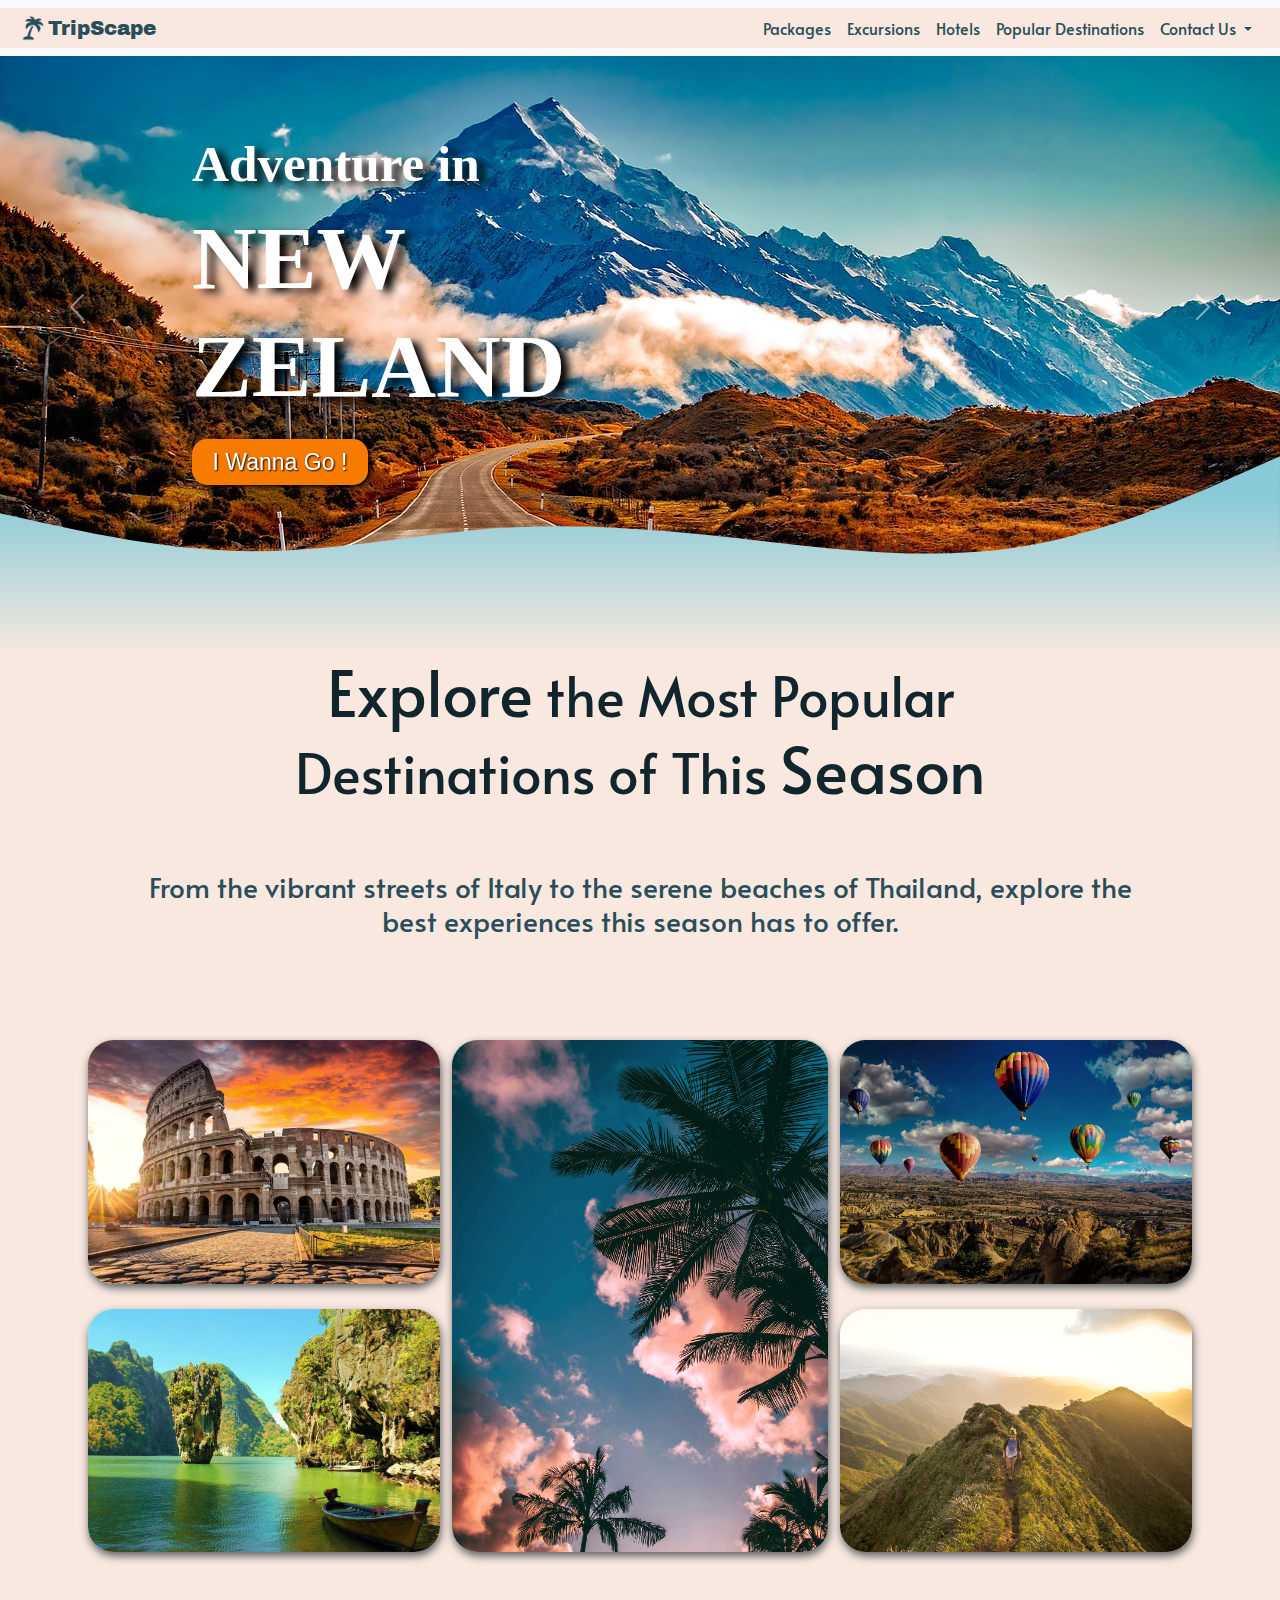
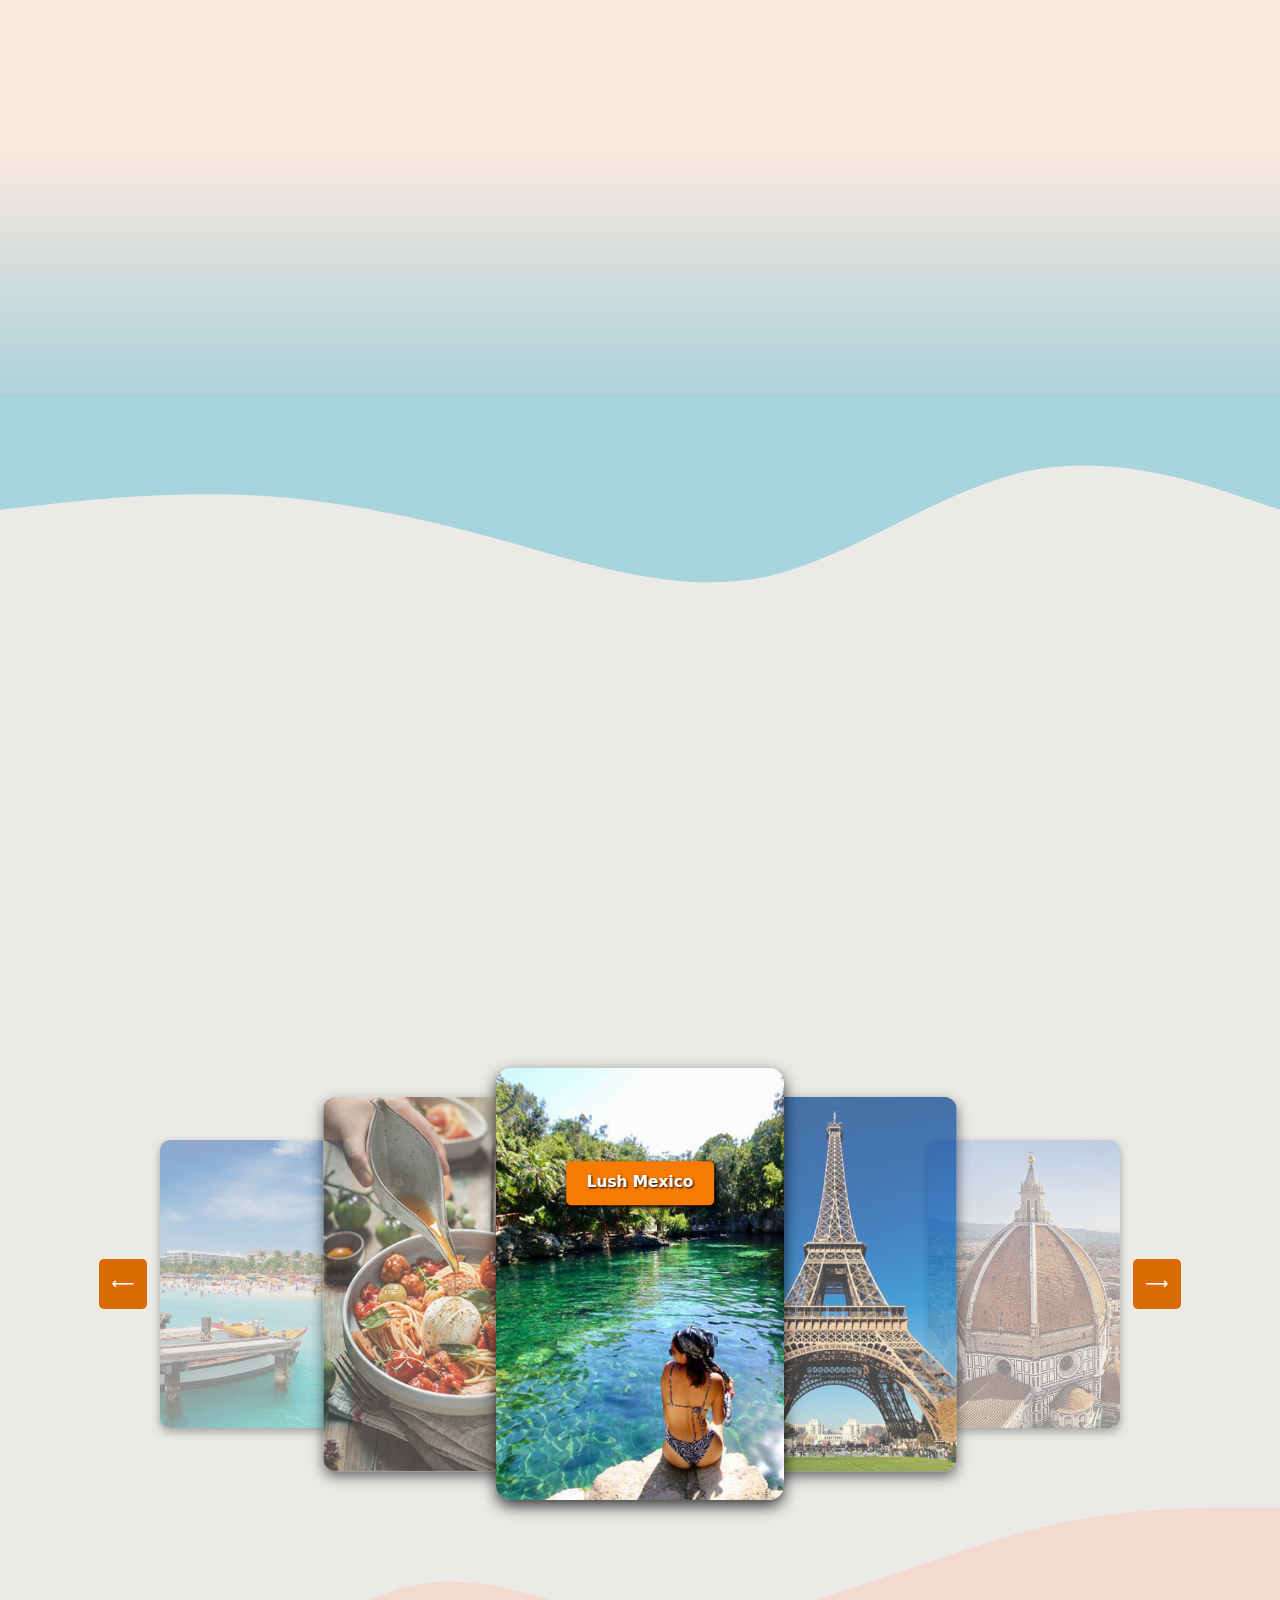
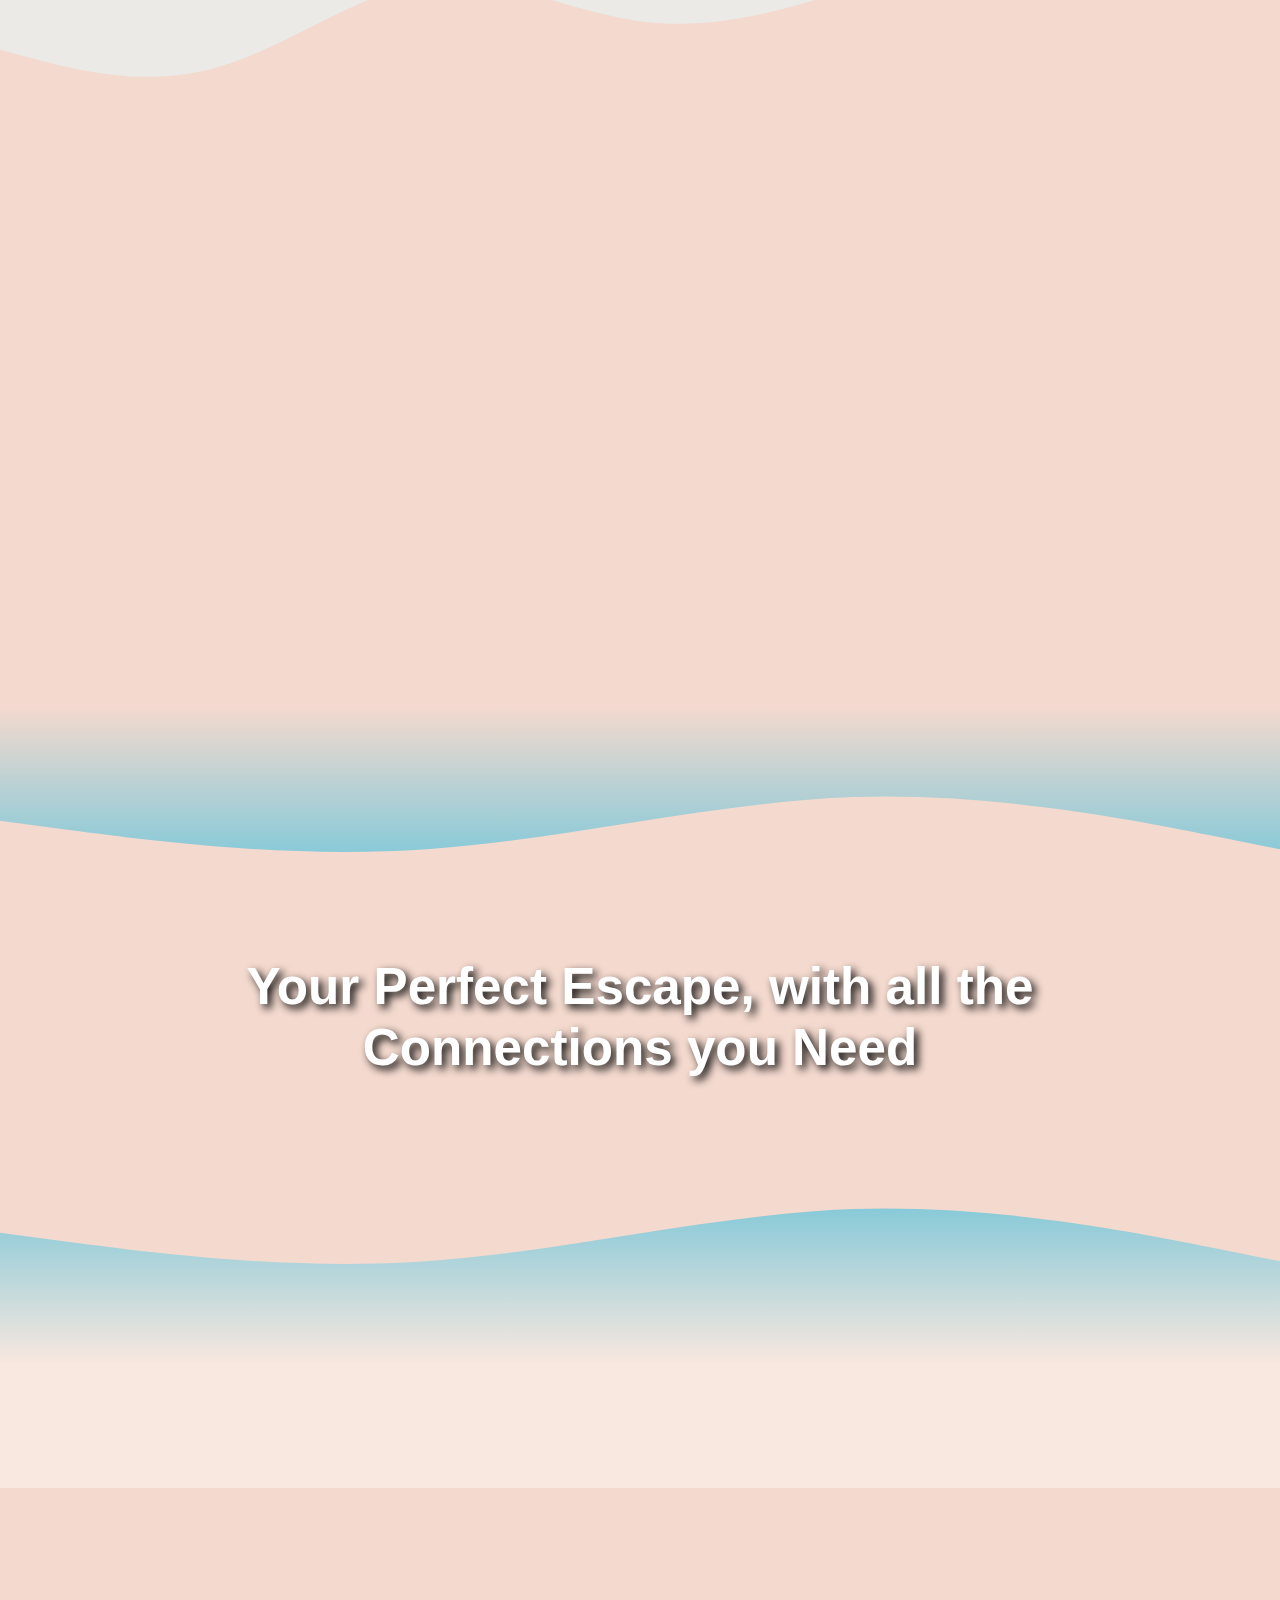
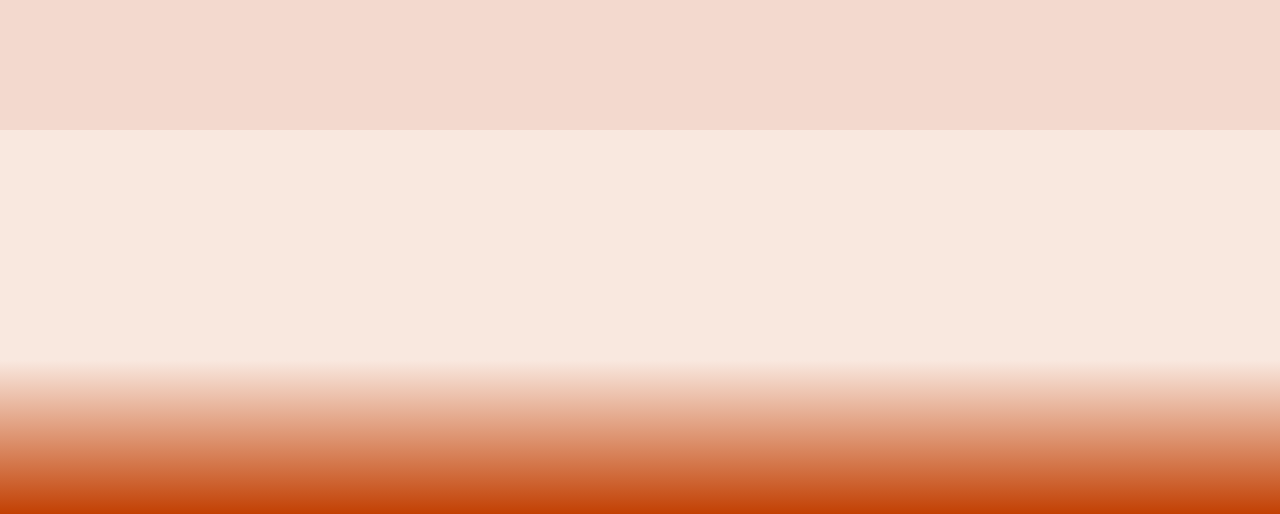
==== commit 79eb16bd: "responsive" ====
--- a/index.html
+++ b/index.html
@@ -293,8 +293,6 @@
     <svg xmlns="http://www.w3.org/2000/svg" viewBox="0 0 1440 320" class="wave-deals">
         <defs>
             <linearGradient id="myGradient" x1="0%" y1="0%" x2="0%" y2="100%">
-                <stop offset="0%" style="stop-color:#8acad8b2; stop-opacity:1" />
-                <!-- <stop offset="40%" style="stop-color:#f3d9ce; stop-opacity:1" /> -->
                 <stop offset="100%" style="stop-color:#8acad8b2; stop-opacity:1" />
             </linearGradient>
         </defs>
@@ -356,6 +354,8 @@
     <!--  SECTION HOTELERIA  { SVG - SECTION <TITULOS  <BANNER HOTERIA   < -SVG -IMG HOTEL -SVG   } -->
 
 
+
+
     <svg xmlns="http://www.w3.org/2000/svg" viewBox="0 0 1440 320" class="svg-hoteleria-primero">
         <path fill="#F3D9CE" fill-opacity="1"
             d="M0,192L40,202.7C80,213,160,235,240,213.3C320,192,400,128,480,117.3C560,107,640,149,720,160C800,171,880,149,960,122.7C1040,96,1120,64,1200,48C1280,32,1360,32,1400,32L1440,32L1440,320L1400,320C1360,320,1280,320,1200,320C1120,320,1040,320,960,320C880,320,800,320,720,320C640,320,560,320,480,320C400,320,320,320,240,320C160,320,80,320,40,320L0,320Z">
@@ -405,68 +405,7 @@
         </div>
 
 
-       
-
-        <!-- <div class="row container-fluid bannerHoteleriaContainer animate-on-scroll">
-            <div class="col-xs-4 col-lg-2 div-icono-servicio">
-                <div class="contenedorImg">
-                    <img class="bannerServicioImg" src="./Img/ensalada.png" alt="">
-                </div>
-                <div class="hotelbannerParrafDiv">
-                    <p>Exclusive Dining</p>
-                </div>
-                
-            </div>
-
-            <div class="col-xs-4 col-lg-2 div-icono-servicio">
-                <div class="contenedorImg">
-                    <img class="bannerServicioImg" src="./Img/wifi.png" alt="">
-                </div>
-                <div class="hotelbannerParrafDiv">
-                    <p>High-speed Wi-Fi</p>
-                </div>
-            </div>
-
-            <div class="col-xs-4 col-lg-2 div-icono-servicio">
-                <div class="contenedorImg">
-                    <img class="bannerServicioImg" src="./Img/piscina.png" alt="">
-
-                </div>
-                <div class="hotelbannerParrafDiv">
-                    <p>Recreational Areas</p>
-                </div>
-            </div>
-
-            <div class="col-xs-4 col-lg-2 div-icono-servicio">
-                <div class="contenedorImg">
-                    <img class="bannerServicioImg" src="./Img/ejercicio.png" alt="">
-
-                </div>
-                <div class="hotelbannerParrafDiv">
-                    <p>Fitness Center</p>
-                </div>
-            </div>
-
-            <div class="col-xs-4 col-lg-2 div-icono-servicio">
-                <div class="contenedorImg">
-                    <img class="bannerServicioImg" src="./Img/spa.png" alt="">
-
-                </div>
-                <div class="hotelbannerParrafDiv">
-                    <p>Spa and Wellness</p>
-                </div>
-            </div>
-
-            <div class="col-xs-4 col-lg-2 div-icono-servicio">
-                <div class="contenedorImg">
-                    <img class="bannerServicioImg" src="./Img/cafe-caliente.png" alt="">
-
-                </div>
-                <div class="hotelbannerParrafDiv">
-                    <p>Breakfast Included</p>
-                </div>
-            </div>
-        </div> -->
+        <!-- svg sobre imagen flotante -->
 
         <svg xmlns="http://www.w3.org/2000/svg" viewBox="0 0 1440 320" class="svg-hoteleria-segundo">
             <defs>
@@ -482,24 +421,17 @@
 
 
 
-        <!-- aqui esta la imaegn del hotel como background -->
-        <!-- <div class="container-img-hotel animate-on-scroll">
-
-
-
-        </div> -->
-
-
-
-        <!-- intento flotante -->
+
+        <!-- flotante -->
 
         <div class="img-fondo flotan-text1">
-            <h2 class="">TU CAFÉ ESTÁ SERVIDO...</h2>
-            <p class="">Lorem, ipsum dolor sit amet consectetur adipisicing elit.</p>
-        </div>
-
-
-
+            <h2 class="">Your Perfect Escape, with all the Connections you Need</h2>
+            <!-- <p class="">Discover and work from the world’s most inspiring destinations.</p> -->
+        </div>
+
+
+
+        <!-- svg que cierra el banner flotante -->
 
         <svg xmlns="http://www.w3.org/2000/svg" viewBox="0 0 1440 320" class="svg-hoteleria-bottom"> -->
             <!-- Definimos el gradiente -->
@@ -516,6 +448,9 @@
             </path>
         </svg>
 
+
+        <!-- banner servicios de hoteleria -->
+
         <div class="row container-fluid titulo-banner-hotel">
             <h3 class="animate-on-scroll">Service and Hospitality</h3>
         </div>
@@ -593,6 +528,12 @@
 
 
 
+
+
+
+
+
+
     <!-- FOOTER -->
     <footer class="FooterSection">
 
--- a/Styles/styles.css
+++ b/Styles/styles.css
@@ -230,7 +230,14 @@
   .carousel-caption a {
     border-radius: 10px;
   }
-}
+  .wave-viajera {
+    margin-top: -18vmax;
+  }
+}
+/* @media screen and (max-width:896px) {
+
+
+} */
 @media screen and (max-width: 820px) {
   .carousel-paisajes-container {
     height: 48vmax;
@@ -249,7 +256,8 @@
     font-size: 6vmax;
   }
   .wave-viajera {
-    margin-top: -13vmax;
+    margin-top: -15vmax;
+    border: solid 3px blue;
   }
 }
 /* ++++++++++++++++++++++++ media query |  pantalla md   | ++++++++++++++++++++++++++++++++++*/
@@ -267,6 +275,10 @@
     font-size: 2vmax;
     border-radius: 8px;
   }
+  .wave-viajera {
+    margin-top: -15vmax;
+    border: solid 3px red;
+  }
 }
 @media screen and (max-width: 609px) {
   .carousel-paisajes-container {
@@ -284,7 +296,7 @@
     border-radius: 5px;
   }
   .wave-viajera {
-    margin-top: -13vmax;
+    margin-top: -14vmax;
   }
 }
 /* ++++++++++++++++++++++++ media query |  pantalla sm   | ++++++++++++++++++++++++++++++++++*/
@@ -301,9 +313,6 @@
   .headerSpan {
     font-size: 3.8vmax;
   }
-  .wave-viajera {
-    margin-top: -13vmax;
-  }
 }
 /* ++++++++++++++++++++++++ media query  | pantalla xxsm |   ++++++++++++++++++++++++++++++++++*/
 @media screen and (max-width: 480px) {
@@ -332,7 +341,7 @@
     margin: 0;
   }
   .wave-viajera {
-    margin-top: -8vmax;
+    margin-top: -13vmax;
   }
 }
 @media screen and (max-width: 380px) {
@@ -842,16 +851,18 @@
   }
   .bannerBandaContainer .div-icono-servicio {
     display: flex;
-    justify-content: center;
+    justify-content: flex-start;
     margin-bottom: 2vmax;
     width: 30%;
+    padding: 1.5vmax;
   }
   .bannerBandaContainer .div-icono-servicio .contenedorImg .bannerServicioImg {
     width: 4vmax;
   }
   .bannerBandaContainer .div-icono-servicio .servicioParrafDiv p {
     margin-bottom: 0;
-    font-size: 1.8vmax;
+    font-size: 1.5vmax;
+    border: solid 2px blue;
   }
 }
 @media screen and (max-width: 820px) {
@@ -865,6 +876,7 @@
     text-align: center;
     font-size: 1.2vmax;
     color: #11262c;
+    border: solid 6px rgb(101, 101, 199);
   }
 }
 /* ++++++++++++++++++++++++ media query |  pantalla md   | ++++++++++++++++++++++++++++++++++*/
@@ -880,9 +892,10 @@
   .bannerBandaContainer .div-icono-servicio {
     justify-content: flex-start;
   }
-  .servicioParrafDiv p {
+  .bannerBandaContainer .div-icono-servicio .servicioParrafDiv p {
     margin-bottom: 0;
     font-size: 1.5vmax;
+    border: solid 6px rgb(196, 43, 157);
   }
 }
 /* medida especial */
@@ -925,6 +938,11 @@
 }
 /* medida especial */
 @media screen and (max-width: 482px) {
+  .bannerContainerTitulos .div-titulo-banner h3 {
+    padding: 0 5vmax;
+    font-size: 3.6vmax;
+    color: #11262c;
+  }
   .bannerBandaContainer {
     padding: 2vmax 2vmax;
     width: 100%;
@@ -937,7 +955,7 @@
   }
   .bannerBandaContainer .div-icono-servicio .servicioParrafDiv p {
     margin-bottom: 0;
-    font-size: 1.5vmax;
+    font-size: 1.8vmax;
   }
 }
 .Deals-Excursiones-Section {
@@ -1008,6 +1026,7 @@
   display: flex;
   justify-content: center;
   align-items: center;
+  width: 80%;
 }
 
 .carousel-image {
@@ -1053,7 +1072,7 @@
   color: rgb(255, 255, 255);
   text-shadow: 1px 1px 2px black;
   padding: 0.8vmax 1.6vmax;
-  border-radius: 15px;
+  border-radius: 5px;
   user-select: none;
   text-decoration: none;
   z-index: 4;
@@ -1085,8 +1104,16 @@
 
 /* media queries */
 /* estructura */
+@media screen and (min-width: 993px) {
+  .wave-deals {
+    margin-top: -0.1vmax;
+  }
+}
 /* ++++++++++++++++++++++++ media query | pantalla lg  | ++++++++++++++++++++++++++++++++++*/
 @media screen and (max-width: 992px) {
+  .wave-deals {
+    margin-top: -0.1vmax;
+  }
   .carousel-image {
     width: 15vmax;
   }
@@ -1098,19 +1125,20 @@
     padding: 1vmax 6vmax;
   }
   .carousel-container {
-    width: 80%;
-    margin: 16vmax auto;
+    width: 70vmax;
+    margin: 12vmax auto;
+    border: solid 3px pink;
   }
   .carousel-track {
     width: 40vmax;
-    gap: 1vmax;
+    gap: 1;
   }
   .carousel-image {
-    width: 13vmax;
+    width: 11vmax;
   }
   /* La imagen central será más grande y destacada */
   .carousel-image.center {
-    transform: scale(2.2);
+    transform: scale(2.4);
     opacity: 1;
     z-index: 3;
   }
@@ -1134,6 +1162,11 @@
     z-index: 3;
   }
 }
+@media screen and (max-width: 820px) {
+  .Deals-Titles-Container h2 {
+    margin: -5vmax 2.5vmax 2vmax 2.5vmax;
+  }
+}
 /* ++++++++++++++++++++++++ media query |  pantalla md   | ++++++++++++++++++++++++++++++++++*/
 @media screen and (max-width: 768px) {
   .Deals-Titles-Container {
@@ -1147,7 +1180,7 @@
     padding: 1vmax 4vmax;
   }
   .carousel-container {
-    width: 80%;
+    width: 70%;
     margin: 10vmax auto;
   }
   .carousel-track {
@@ -1165,6 +1198,9 @@
   .botonCarousel {
     padding: 0.8vmax;
     margin: 0.5vmax;
+  }
+  .wave-deals {
+    margin-top: -0.2vmax;
   }
 }
 /* medida especial 608 */
@@ -1240,19 +1276,20 @@
     padding: 1vmax 2vmax;
   }
   .carousel-container {
-    width: 85%;
+    width: 80%;
     margin: 8vmax auto;
   }
   .carousel-track {
-    width: 32vmax;
-    gap: 0;
+    width: 100%;
+    gap: 1;
   }
   .carousel-image {
-    width: 7vmax;
+    width: 8vmax;
   }
   .offer-link {
     padding: 0.4vmax 0.8vmax;
     border-radius: 5px;
+    font-size: 1.5vmax;
   }
   .botonCarousel {
     padding: 0.8vmax 0.6vmax;
@@ -1267,7 +1304,7 @@
     margin: -5vmax 0 2vmax 0;
   }
   .carousel-container {
-    width: 90%;
+    width: 80%;
     margin: 5vmax auto;
   }
   .carousel-track {
@@ -1275,7 +1312,7 @@
     gap: 0;
   }
   .carousel-image {
-    width: 7vmax;
+    width: 8vmax;
   }
   /* La imagen central será más grande y destacada */
   .carousel-image.center {
@@ -1290,12 +1327,12 @@
 /* ++++++++++++++++++++++++ media query  | pantalla xxsm |   ++++++++++++++++++++++++++++++++++*/
 @media screen and (max-width: 375px) {
   .carousel-container {
-    width: 90%;
+    width: 80%;
     margin: 5vmax auto;
   }
   .carousel-track {
     width: 7vmax;
-    gap: 0;
+    gap: 1;
   }
   .carousel-image {
     width: 7vmax;
@@ -1307,6 +1344,7 @@
 }
 
 .Hoteleria-Section {
+  margin-top: -2vmax;
   height: auto;
   background-color: #f3d9ce;
   display: flex;
@@ -1374,6 +1412,7 @@
   gap: 1vmax;
   padding: 0 0 5vmax 0;
   background-color: #F9E8DF;
+  margin-bottom: 0;
 }
 .div-five-stars-tres img {
   width: 1.8vmax;
@@ -1381,6 +1420,7 @@
 }
 
 .titulo-banner-hotel {
+  margin-top: -2vmax;
   background-color: #F9E8DF;
 }
 .titulo-banner-hotel h3 {
@@ -1390,6 +1430,7 @@
   margin: 1.5vmax 3vmax;
   font-weight: 400;
   text-align: center;
+  padding-bottom: 2vmax;
 }
 
 .bannerHoteleriaContainer {
@@ -1436,18 +1477,6 @@
   margin-top: -5vmax;
 }
 
-/* 
-.container-img-hotel {
-    width: 100%;
-    height: 35vmax;
-    background-image: url('../Img/hoteldos.jpg');
-    background-position: center bottom;
-    background-size: cover;
-    margin: -16vmax 0 5vmax 0;
-    z-index: 1;
-
-
-} */
 /* efecto flotante */
 .img-fondo {
   background-image: url("../Img/opc5.jpg");
@@ -1468,20 +1497,26 @@
   justify-content: center;
   align-items: center;
 }
-
 .flotan-text1 h2 {
-  font-size: 5rem;
-  text-shadow: 2px 2px 4px black;
-  font-family: "Bebas Neue", sans-serif;
-  padding: 0.2rem 3rem;
-  border-radius: 1rem;
-}
-
+  width: 80%;
+  margin: 0 auto;
+  text-align: center;
+  font-size: 4vmax;
+  text-shadow: 4px 4px 8px black;
+  font-family: "Synonym", sans-serif;
+  font-weight: bold;
+}
 .flotan-text1 p {
-  font-size: 1.5rem;
-  font-weight: bold;
-  padding: 0.5rem 2rem;
-  border-radius: 1rem;
+  margin: 0 auto;
+  width: 70%;
+  text-align: center;
+  font-size: 2vmax;
+  text-shadow: 7px 4px 8px black;
+  padding-top: 4vmax;
+  letter-spacing: 1.5px;
+  font-weight: 600;
+  font-family: "Lora", serif;
+  display: block;
 }
 
 .svg-hoteleria-bottom {
@@ -1491,13 +1526,25 @@
 
 /* ++++++++++++++++++++++++ media query | pantalla lg  | ++++++++++++++++++++++++++++++++++*/
 @media screen and (max-width: 992px) {
+  .Hoteleria-Section {
+    margin-top: -3vmax;
+  }
+  .div-five-stars-dos {
+    gap: 1vmax;
+    padding: 0 0 10vmax 0;
+  }
+  .div-five-stars-dos img {
+    width: 1.8vmax;
+    filter: drop-shadow(1px 2px 1px rgba(17, 38, 44, 0.6862745098));
+  }
   .bannerHoteleriaContainer {
-    width: 80%;
+    width: 100%;
     display: flex;
-    flex-flow: row wrap;
+    flex-flow: row nowrap;
     align-content: center;
-    width: 85%;
     margin: 0 auto;
+    padding: 0 4vmax;
+    border: solid 3px rgb(233, 116, 135);
   }
   .bannerHoteleriaContainer .div-icono-servicio {
     display: flex;
@@ -1516,13 +1563,32 @@
   .bannerHoteleriaContainer .div-icono-servicio .hotelbannerParrafDiv p {
     font-size: 1.5vmax;
   }
+  .img-fondo {
+    margin-top: -16vmax;
+  }
+}
+@media screen and (max-width: 820px) {
+  .svg-hoteleria-primero {
+    background-color: transparent;
+    margin-top: -18vmax;
+  }
+  .bannerHoteleriaContainer {
+    flex-flow: row wrap;
+    border: solid 3px rgb(157, 116, 233);
+  }
+  .img-fondo {
+    height: 40vmax;
+    margin-top: -14vmax;
+    margin-bottom: 8vmax;
+  }
 }
 /* ++++++++++++++++++++++++ media query |  pantalla md   | ++++++++++++++++++++++++++++++++++*/
 @media screen and (max-width: 768px) {
-  .svg-hoteleria-primero {
-    background-color: transparent;
-    margin-top: -10vmax;
-    border: solid 3px rgb(202, 29, 29);
+  .Hoteleria-Section {
+    margin-top: -5vmax;
+  }
+  .bannerHoteleriaContainer {
+    border: solid 3px rgb(240, 219, 30);
   }
   .bannerHoteleriaContainer .div-icono-servicio .contenedorImg {
     padding: 1vmax;
@@ -1532,6 +1598,9 @@
   }
   .bannerHoteleriaContainer .div-icono-servicio .hotelbannerParrafDiv p {
     font-size: 1.8vmax;
+  }
+  .img-fondo {
+    margin-top: -16vmax;
   }
 }
 /* ++++++++++++++++++++++++ media query |  pantalla sm   | ++++++++++++++++++++++++++++++++++*/
@@ -1576,6 +1645,9 @@
     padding-top: 0.5vmax;
     font-size: 2.2vmax;
   }
+  .img-fondo {
+    margin-top: -14vmax;
+  }
 }
 @media screen and (max-width: 420px) {
   .bannerHoteleriaContainer {
@@ -1596,6 +1668,12 @@
   }
   .bannerHoteleriaContainer .div-icono-servicio .hotelbannerParrafDiv p {
     font-size: 2.2vmax;
+  }
+  .flotan-text1 {
+    color: white;
+  }
+  .flotan-text1 h2 {
+    color: white;
   }
 }
 /* ++++++++++++++++++++++++ media query  | pantalla xxsm |   ++++++++++++++++++++++++++++++++++*/
@@ -1622,8 +1700,7 @@
   }
 }
 .FooterSection {
-  border: solid 3px green;
-  margin-top: -5px;
+  margin-top: -8vmax;
   height: 30vmax;
   background: linear-gradient(to bottom, #F9E8DF 60%, #c24003 100%);
 }
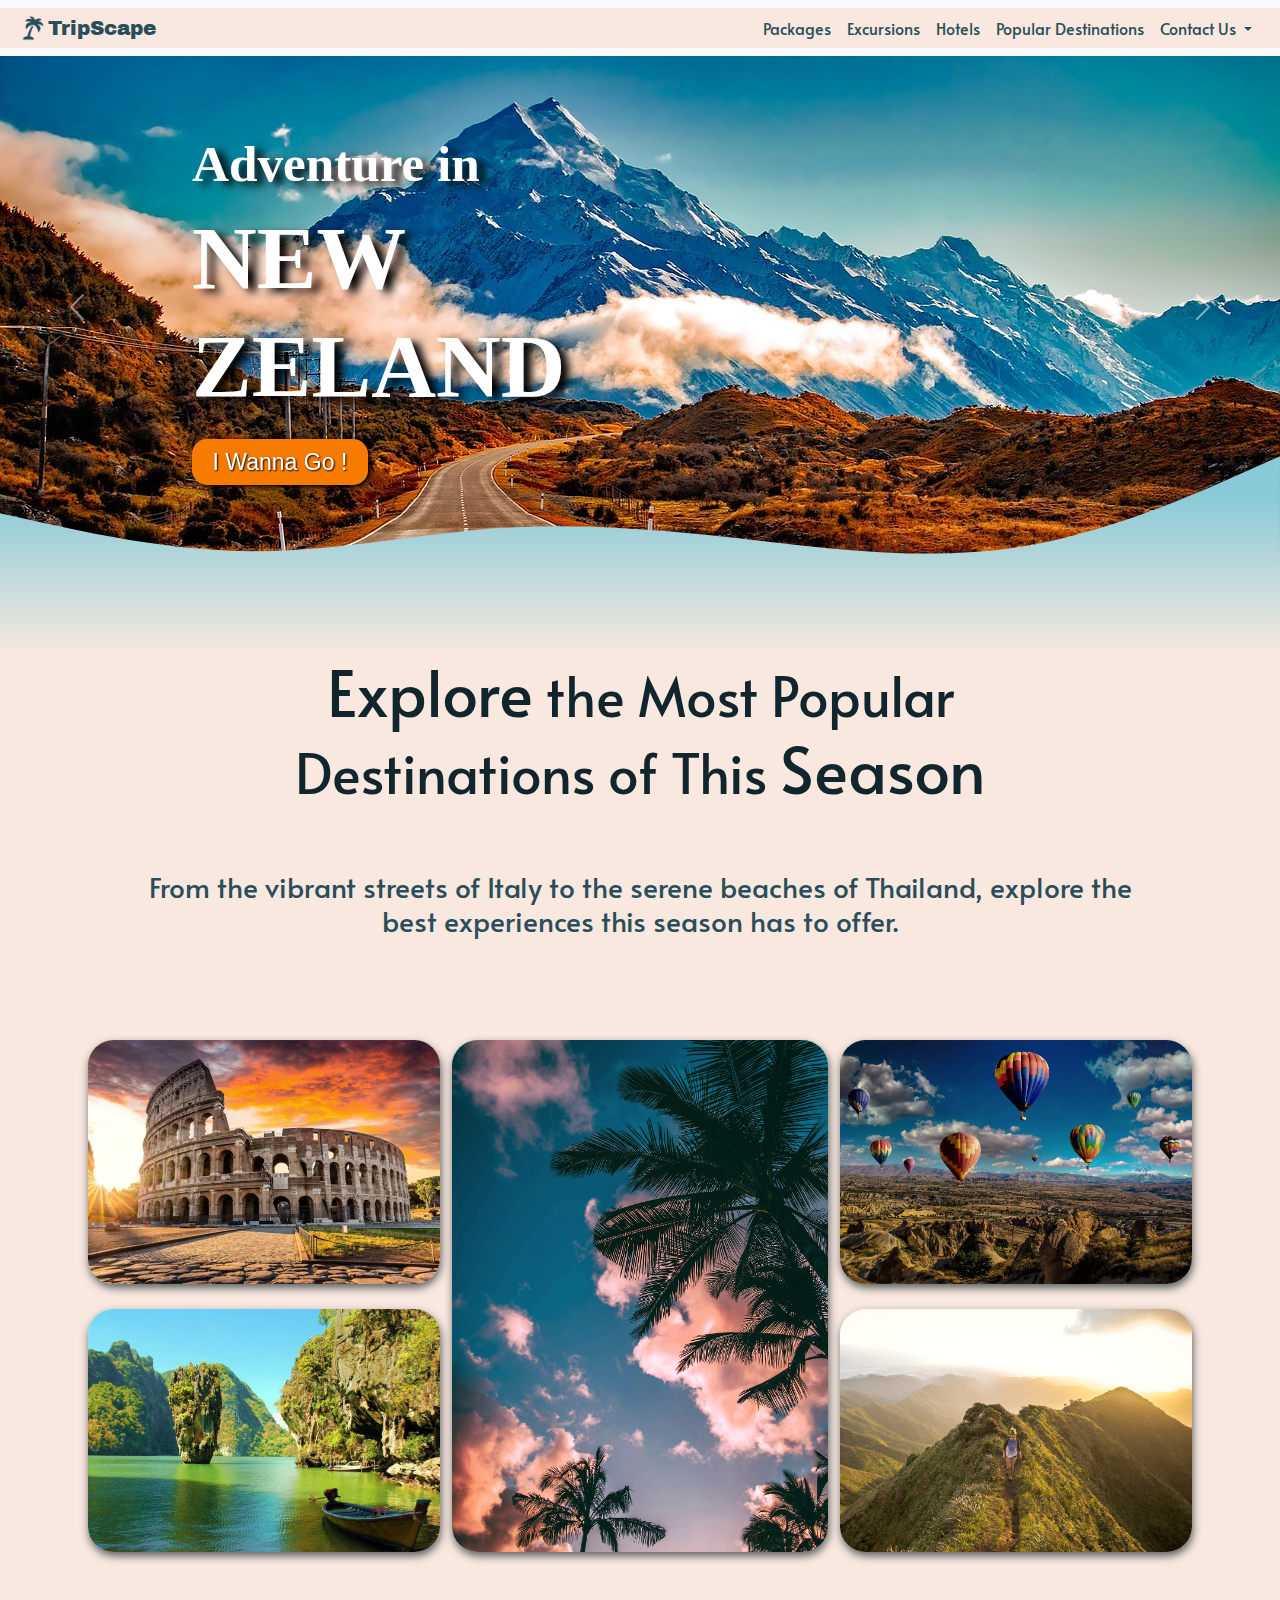
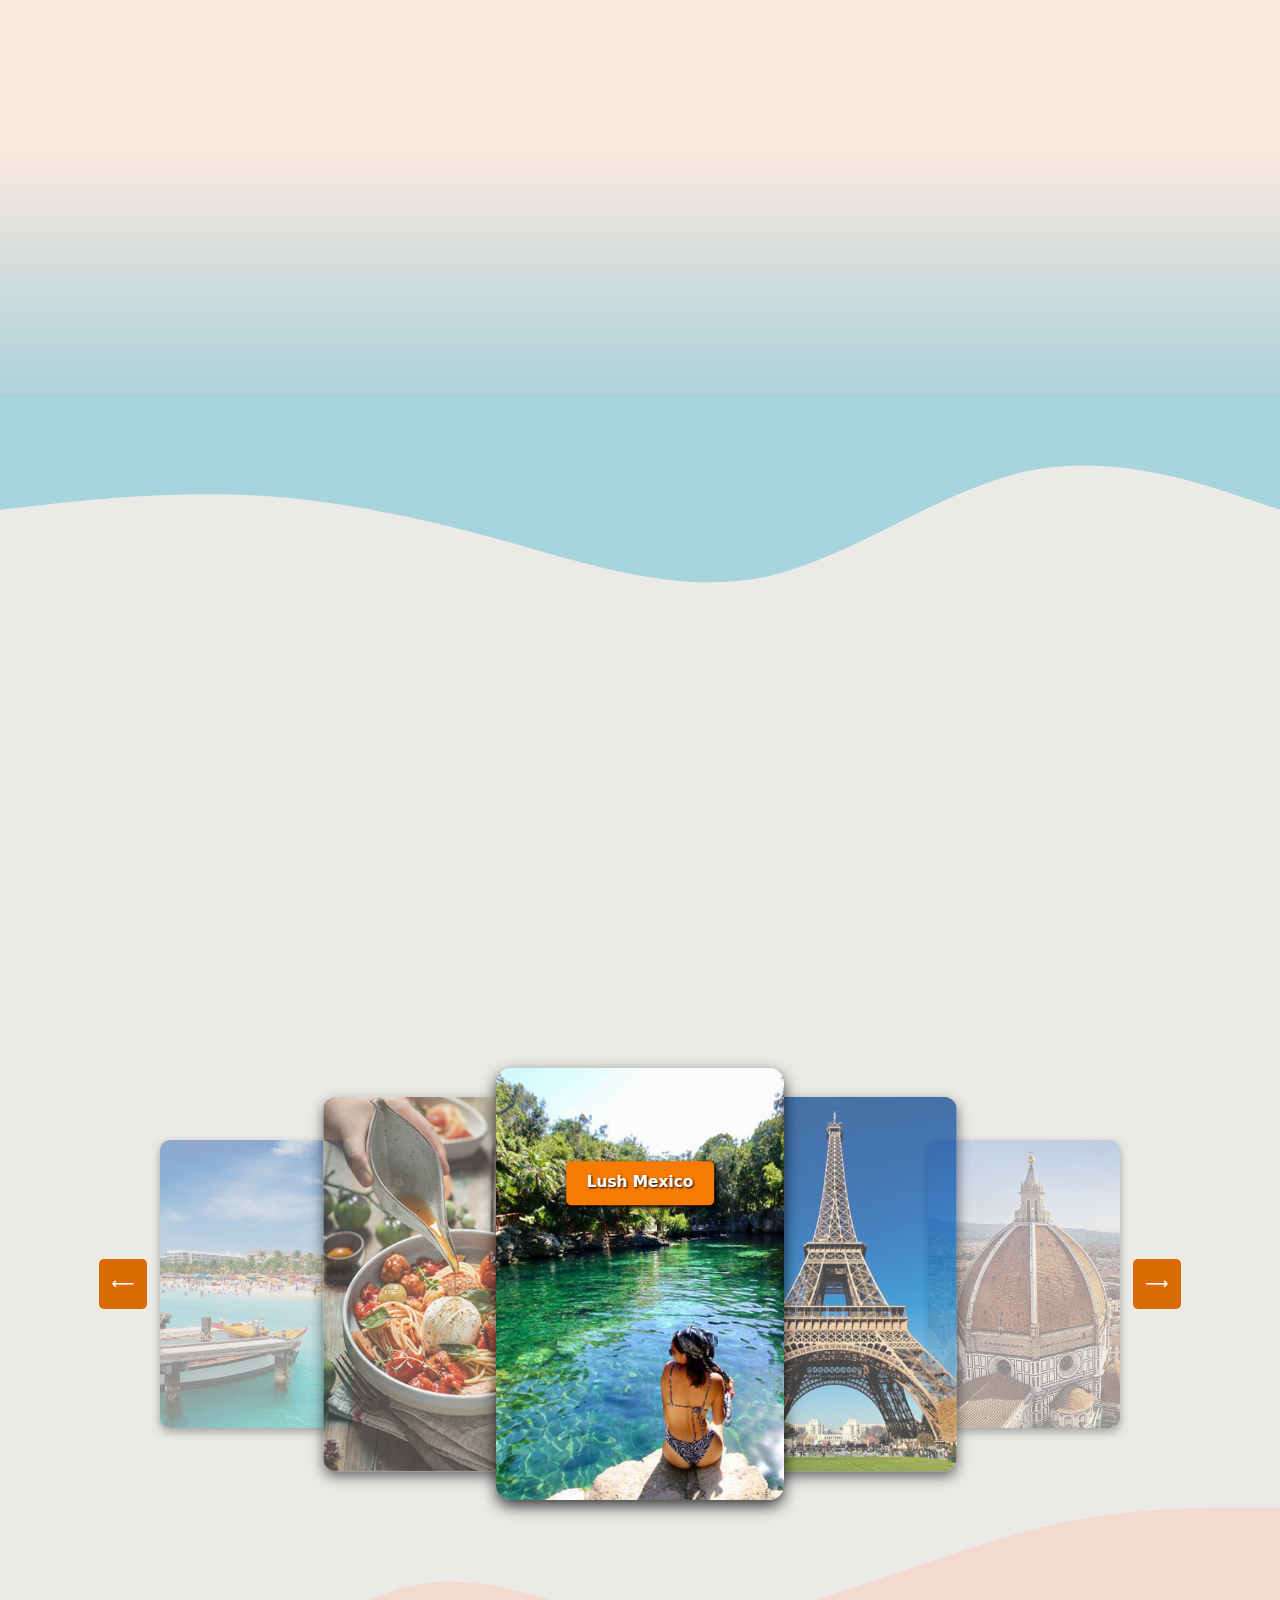
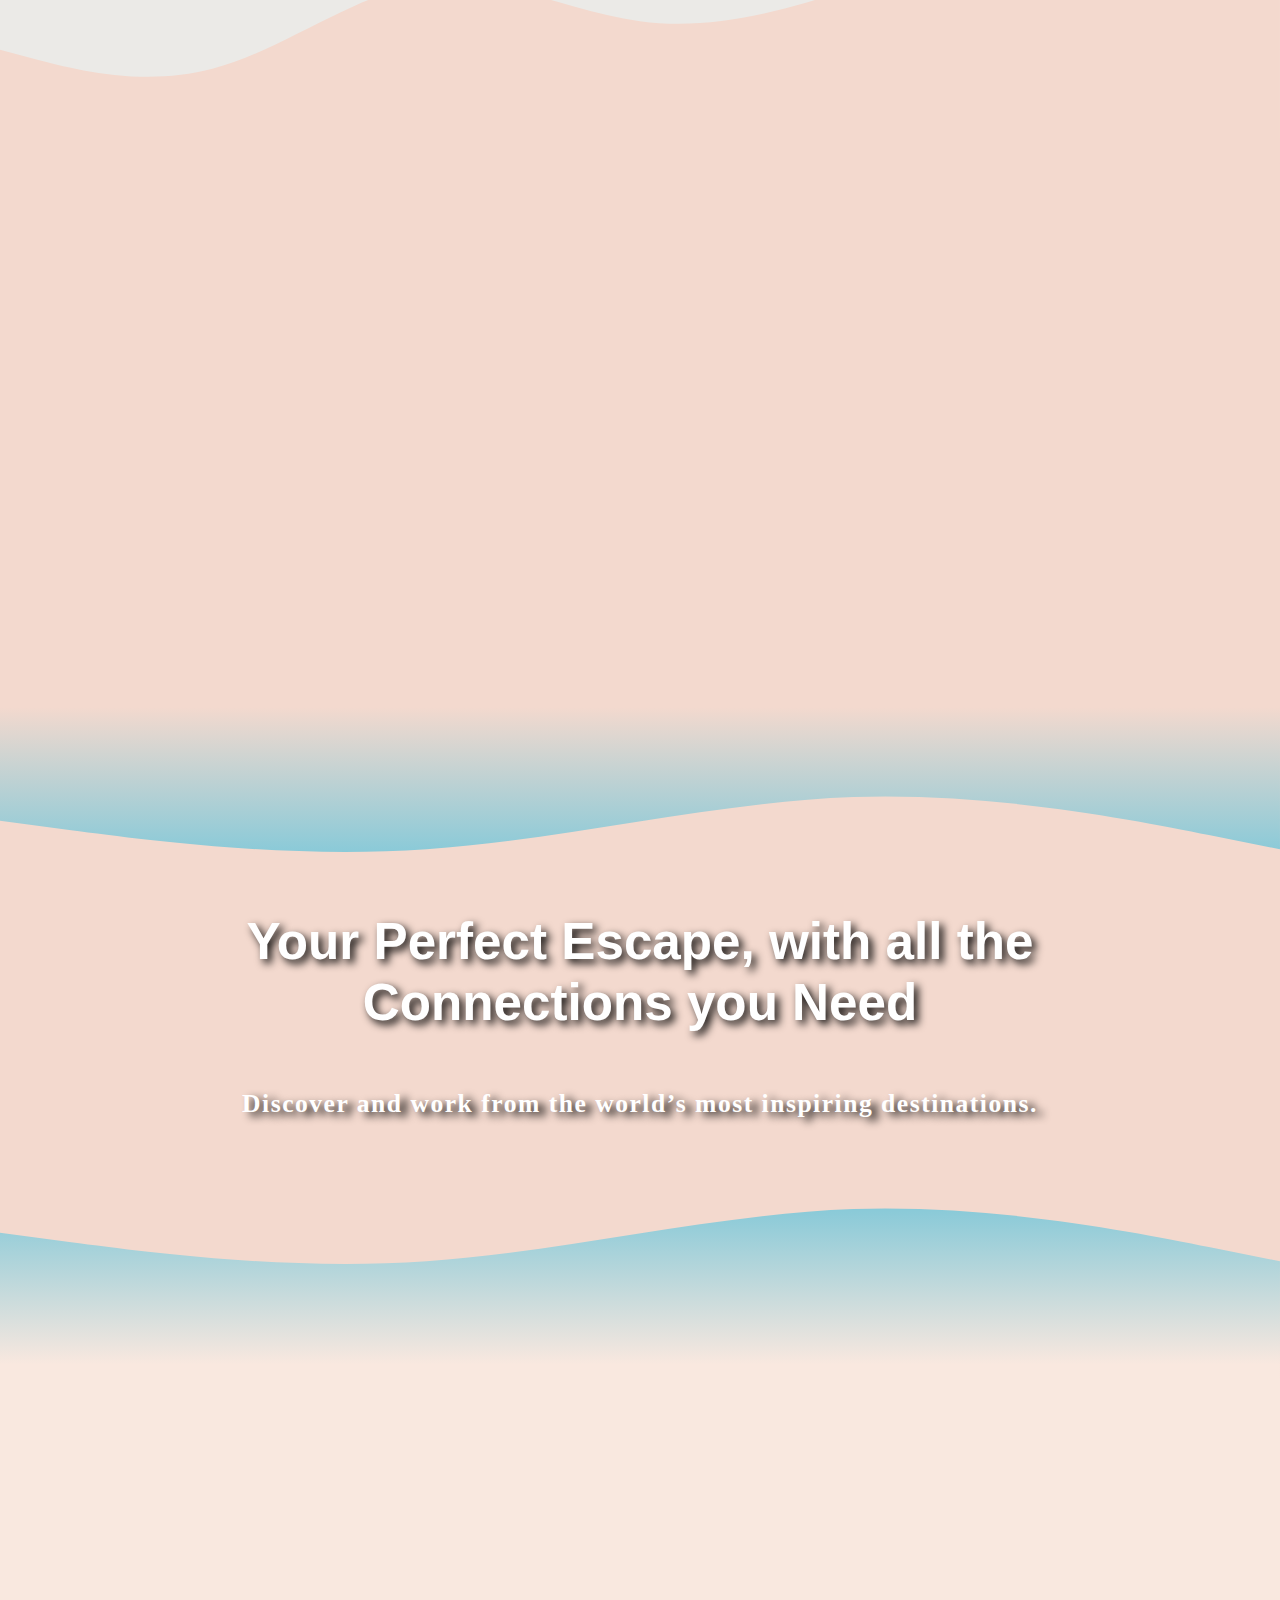
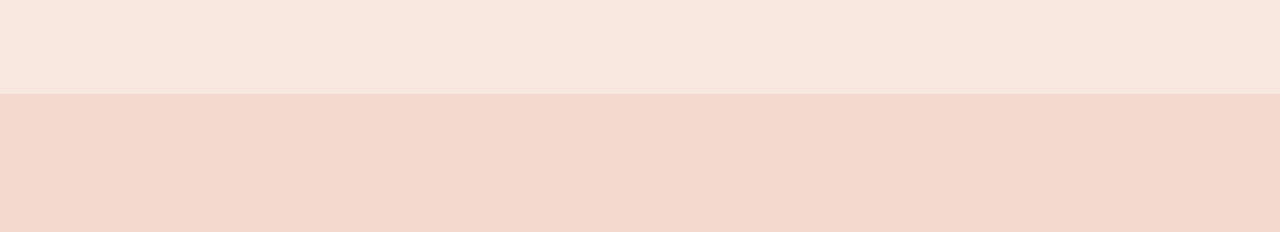
==== commit 30206d2c: "check -resolver desplazamiento lateral" ====
--- a/index.html
+++ b/index.html
@@ -22,7 +22,8 @@
         rel="stylesheet">
 
     <!-- fontshare -->
-    <link href="https://api.fontshare.com/v2/css?f[]=synonym@700&f[]=clash-grotesk@700&f[]=bespoke-serif@700&f[]=pally@400,500&f[]=quilon@500&f[]=lora@500&display=swap" 
+    <link
+        href="https://api.fontshare.com/v2/css?f[]=synonym@700&f[]=clash-grotesk@700&f[]=bespoke-serif@700&f[]=pally@400,500&f[]=quilon@500&f[]=lora@500&display=swap"
         rel="stylesheet">
     <!-- css -->
     <link rel="stylesheet" href="./Styles/styles.css">
@@ -87,7 +88,7 @@
 
 
     <header>
-            
+
         <div class="carousel-paisajes-container">
             <!-- Carousel Bootstrap -->
             <div id="carouselExample" class="carousel slide">
@@ -114,13 +115,15 @@
                         </div>
                     </div>
                 </div>
-                <button class="carousel-control-prev botonesCarouselHeader" type="button" data-bs-target="#carouselExample" data-bs-slide="prev">
+                <button class="carousel-control-prev botonesCarouselHeader" type="button"
+                    data-bs-target="#carouselExample" data-bs-slide="prev">
                     <span class="carousel-control-prev-icon" aria-hidden="true">
                         <!-- <img src="./Img/flecha-alt-izquierda.png" alt=""> -->
                     </span>
                     <span class="visually-hidden">Previous</span>
                 </button>
-                <button class="carousel-control-next botonesCarouselHeader" type="button" data-bs-target="#carouselExample" data-bs-slide="next">
+                <button class="carousel-control-next botonesCarouselHeader" type="button"
+                    data-bs-target="#carouselExample" data-bs-slide="next">
                     <span class="carousel-control-next-icon" aria-hidden="true">
                         <!-- <img src="./Img/flecha-alt-derecha.png" alt=""> -->
                     </span>
@@ -145,7 +148,7 @@
                 d="M0,160L48,170.7C96,181,192,203,288,202.7C384,203,480,181,576,176C672,171,768,181,864,192C960,203,1056,213,1152,197.3C1248,181,1344,139,1392,117.3L1440,96L1440,320L1392,320C1344,320,1248,320,1152,320C1056,320,960,320,864,320C768,320,672,320,576,320C480,320,384,320,288,320C192,320,96,320,48,320L0,320Z">
             </path>
         </svg>
-        
+
 
 
     </header>
@@ -157,7 +160,8 @@
     <section class="sectionPackages container-fluid">
         <div class="row PackagesRow">
             <div class="col-12 titulosPackages">
-                <h2 class="animate-on-scroll"><span class="adornoUno">Explore</span> the Most Popular Destinations of This <span class="adornoUno">Season</span></h2>
+                <h2 class="animate-on-scroll"><span class="adornoUno">Explore</span> the Most Popular Destinations of
+                    This <span class="adornoUno">Season</span></h2>
                 <h3 class="animate-on-scroll">From the vibrant streets of Italy to the serene beaches of Thailand,
                     explore the best experiences
                     this season has to offer.</h3>
@@ -165,7 +169,7 @@
         </div>
 
 
-       
+
 
         <div class="row primerCardsGroup">
 
@@ -206,7 +210,7 @@
     </section>
 
 
-    
+
 
     <!-- banner Servicios -->
     <section class="container-fluid section-servicios">
@@ -220,7 +224,7 @@
 
         </div>
 
-        
+
 
         <div class="row bannerBandaContainer container-fluid">
 
@@ -301,7 +305,7 @@
         </path>
     </svg>
 
-    
+
 
 
     <!-- cards de cuatro viajes en oferta    DEALS  -->
@@ -324,7 +328,7 @@
 
             </div>
         </div>
- 
+
 
 
         <div class="carousel-container">
@@ -336,7 +340,7 @@
                     <img src="./Img/cenotes-carousel.jpg" alt="Image 3" class="carousel-image">
                     <img src="./Img/paris-carousel.jpg" alt="Image 4" class="carousel-image">
                     <img src="./Img/firenze-carousel.jpg" alt="Image 5" class="carousel-image">
-                </div> 
+                </div>
                 <!-- Enlace de oferta sobre la imagen central -->
                 <div class="offer-link-container">
                     <a id="offer-link" href="#" class="offer-link" style="display: none;"></a>
@@ -364,9 +368,9 @@
 
 
     <!-- hoteleria section central -->
-   <section class="Hoteleria-Section">
-
-       <div class="titulosHoteleriaDiv">
+    <section class="Hoteleria-Section">
+
+        <div class="titulosHoteleriaDiv">
 
             <div class="row stars-container">
 
@@ -376,14 +380,15 @@
                     <img src="Img/silueta-de-estrella.png" alt="">
                     <img src="Img/silueta-de-estrella.png" alt="">
                     <img src="Img/silueta-de-estrella.png" alt="">
-                    
-    
+
+
                 </div>
             </div>
 
             <h2 class="animate-on-scroll">Handpicked Hotels for Your Ultimate Comfort</h2>
             <h3 class="animate-on-scroll">Service and Hospitality</h3>
-            <p class="animate-on-scroll">At our handpicked hotels, we prioritize your comfort and satisfaction, ensuring you have everything
+            <p class="animate-on-scroll">At our handpicked hotels, we prioritize your comfort and satisfaction, ensuring
+                you have everything
                 needed for an unforgettable stay. Enjoy seamless WiFi connectivity for work or leisure, unwind in our
                 recreational spaces, and keep up with your fitness routine in our well-equipped gyms. Dive into
                 relaxation at our sparkling pools and experience top-tier hospitality services that make you feel right
@@ -398,8 +403,8 @@
                     <img src="Img/silueta-de-estrella.png" alt="">
                     <img src="Img/silueta-de-estrella.png" alt="">
                     <img src="Img/silueta-de-estrella.png" alt="">
-                    
-    
+
+
                 </div>
             </div>
         </div>
@@ -426,14 +431,14 @@
 
         <div class="img-fondo flotan-text1">
             <h2 class="">Your Perfect Escape, with all the Connections you Need</h2>
-            <!-- <p class="">Discover and work from the world’s most inspiring destinations.</p> -->
+            <p class="">Discover and work from the world’s most inspiring destinations.</p>
         </div>
 
 
 
         <!-- svg que cierra el banner flotante -->
 
-        <svg xmlns="http://www.w3.org/2000/svg" viewBox="0 0 1440 320" class="svg-hoteleria-bottom"> -->
+        <svg xmlns="http://www.w3.org/2000/svg" viewBox="0 0 1440 320" class="svg-hoteleria-bottom"> 
             <!-- Definimos el gradiente -->
             <defs>
                 <linearGradient id="gradientehotelbottom" x1="0%" y1="0%" x2="0%" y2="100%">
@@ -455,10 +460,10 @@
             <h3 class="animate-on-scroll">Service and Hospitality</h3>
         </div>
 
-        <div class="bannerHoteleriaContainer animate-on-scroll">
-
-
-            <div class="col-xs-4 col-lg-2 div-icono-servicio">
+        <div class="bannerHoteleriaContainer">
+
+
+            <div class="col-xs-4 col-lg-2 div-icono-servicio animate-on-scroll">
                 <div class="contenedorImg">
                     <img class="bannerServicioImg" src="./Img/wifi.png" alt="">
                 </div>
@@ -467,7 +472,7 @@
                 </div>
             </div>
 
-            <div class="col-xs-4 col-lg-2 div-icono-servicio">
+            <div class="col-xs-4 col-lg-2 div-icono-servicio animate-on-scroll">
                 <div class="contenedorImg">
                     <img class="bannerServicioImg" src="./Img/piscina.png" alt="">
 
@@ -477,7 +482,7 @@
                 </div>
             </div>
 
-            <div class="col-xs-4 col-lg-2 div-icono-servicio">
+            <div class="col-xs-4 col-lg-2 div-icono-servicio animate-on-scroll">
                 <div class="contenedorImg">
                     <img class="bannerServicioImg" src="./Img/ejercicio.png" alt="">
 
@@ -487,7 +492,7 @@
                 </div>
             </div>
 
-            <div class="col-xs-4 col-lg-2 div-icono-servicio">
+            <div class="col-xs-4 col-lg-2 div-icono-servicio animate-on-scroll">
                 <div class="contenedorImg">
                     <img class="bannerServicioImg" src="./Img/spa.png" alt="">
 
@@ -497,7 +502,7 @@
                 </div>
             </div>
 
-            <div class="col-xs-4 col-lg-2 div-icono-servicio">
+            <div class="col-xs-4 col-lg-2 div-icono-servicio animate-on-scroll">
                 <div class="contenedorImg">
                     <img class="bannerServicioImg" src="./Img/cafe-caliente.png" alt="">
 
@@ -506,7 +511,7 @@
                     <p>Breakfast Included</p>
                 </div>
             </div>
-        
+
 
 
         </div>
@@ -519,7 +524,7 @@
                 <img src="Img/silueta-de-estrella.png" alt="">
                 <img src="Img/silueta-de-estrella.png" alt="">
                 <img src="Img/silueta-de-estrella.png" alt="">
-                
+
 
             </div>
         </div>
@@ -529,15 +534,13 @@
 
 
 
-
+    
 
 
 
 
     <!-- FOOTER -->
-    <footer class="FooterSection">
-
-    </footer>
+    
 
 
 
@@ -548,4 +551,49 @@
     <script src="Main-Js/main.js"></script>
 </body>
 
-</html>+</html>
+
+
+
+
+
+<!-- 
+
+<div class="contactoFooterContainer">
+                    <h5>Puedes acercarte a nuestras oficinas o contactarte por consultas</h5>
+                    <div class="direccionesContainer">
+
+                        <div class="cadaOficina">
+                            <p> <span> Argentina: </span> Buenos Aires, 9 de Julio 5647</p>
+                            <p> <span> Contacto Telefonico: </span> +549-3372-6473 / 0-800-222-4675/9384/6647</p>
+                        </div>
+
+                        <div class="cadaOficina">
+                            <p> <span> Italia: </span> Roma, Belmonte Calabro 5647</p>
+                            <p> <span> Contacto Telefonico: </span> +549-3372-6473 / 0-800-222-4675/9384/6647</p>
+                        </div>
+
+                        <div class="cadaOficina">
+                            <p> <span> Uruguay: </span> Montevideo, 18 de Julio 1962</p>
+                            <p> <span> Contacto Telefonico: </span> +549-3372-6473 / 0-800-222-4675/9384/6647</p>
+                        </div>
+
+                        <div class="cadaOficina">
+                            <p> <span> España: </span> Madrid, José Luis Calvo 778</p>
+                            <p> <span> Contacto Telefonico: </span> +549-3372-6473 / 0-800-222-4675/9384/6647</p>
+                        </div>
+
+                        <div class="cadaOficina">
+                            <p> <span> Grecia: </span> Busdfgy Asopfhi, 9 de Julio 5647</p>
+                            <p> <span> Contacto Telefonico: </span> +549-3372-6473 / 0-800-222-4675/9384/6647</p>
+                        </div>
+
+
+
+                    </div>
+                    
+
+                </div>
+
+
+-->--- a/Styles/styles.css
+++ b/Styles/styles.css
@@ -234,10 +234,11 @@
     margin-top: -18vmax;
   }
 }
-/* @media screen and (max-width:896px) {
-
-
-} */
+@media screen and (max-width: 835px) {
+  .wave-viajera {
+    margin-top: -15vmax;
+  }
+}
 @media screen and (max-width: 820px) {
   .carousel-paisajes-container {
     height: 48vmax;
@@ -253,11 +254,15 @@
     font-size: 3.8vmax;
   }
   .carousel-caption h3 {
-    font-size: 6vmax;
+    font-size: 7vmax;
   }
   .wave-viajera {
     margin-top: -15vmax;
-    border: solid 3px blue;
+  }
+}
+@media screen and (max-width: 781px) {
+  .wave-viajera {
+    margin-top: -13vmax;
   }
 }
 /* ++++++++++++++++++++++++ media query |  pantalla md   | ++++++++++++++++++++++++++++++++++*/
@@ -277,7 +282,6 @@
   }
   .wave-viajera {
     margin-top: -15vmax;
-    border: solid 3px red;
   }
 }
 @media screen and (max-width: 609px) {
@@ -341,7 +345,12 @@
     margin: 0;
   }
   .wave-viajera {
-    margin-top: -13vmax;
+    margin-top: -10vmax;
+  }
+}
+@media screen and (max-width: 428px) {
+  .wave-viajera {
+    margin-top: -9vmax;
   }
 }
 @media screen and (max-width: 380px) {
@@ -364,7 +373,7 @@
     margin-bottom: 2vmax;
   }
   .wave-viajera {
-    margin-top: -10vmax;
+    margin-top: -9vmax;
     z-index: 3;
     position: absolute;
   }
@@ -388,7 +397,7 @@
     margin-bottom: 2vmax;
   }
   .wave-viajera {
-    margin-top: -10vmax;
+    margin-top: -9vmax;
     z-index: 3;
     position: absolute;
   }
@@ -862,7 +871,6 @@
   .bannerBandaContainer .div-icono-servicio .servicioParrafDiv p {
     margin-bottom: 0;
     font-size: 1.5vmax;
-    border: solid 2px blue;
   }
 }
 @media screen and (max-width: 820px) {
@@ -876,7 +884,6 @@
     text-align: center;
     font-size: 1.2vmax;
     color: #11262c;
-    border: solid 6px rgb(101, 101, 199);
   }
 }
 /* ++++++++++++++++++++++++ media query |  pantalla md   | ++++++++++++++++++++++++++++++++++*/
@@ -895,7 +902,6 @@
   .bannerBandaContainer .div-icono-servicio .servicioParrafDiv p {
     margin-bottom: 0;
     font-size: 1.5vmax;
-    border: solid 6px rgb(196, 43, 157);
   }
 }
 /* medida especial */
@@ -956,6 +962,13 @@
   .bannerBandaContainer .div-icono-servicio .servicioParrafDiv p {
     margin-bottom: 0;
     font-size: 1.8vmax;
+  }
+}
+@media screen and (max-width: 430px) {
+  .bannerContainerTitulos .div-titulo-banner h3 {
+    padding: 0 2vmax;
+    font-size: 3.6vmax;
+    color: #11262c;
   }
 }
 .Deals-Excursiones-Section {
@@ -1127,7 +1140,6 @@
   .carousel-container {
     width: 70vmax;
     margin: 12vmax auto;
-    border: solid 3px pink;
   }
   .carousel-track {
     width: 40vmax;
@@ -1209,7 +1221,7 @@
     margin-top: 5vmax;
   }
   .Deals-Titles-Container h2 {
-    padding: 1vmax 6vmax;
+    padding: 1vmax 4vmax;
   }
   .Deals-Titles-Container h3 {
     padding: 1vmax 4vmax;
@@ -1225,8 +1237,8 @@
     margin: 10vmax auto;
   }
   .carousel-track {
-    width: 45vmax;
-    gap: 2vmax;
+    width: 70%;
+    gap: 1;
   }
   .carousel-image {
     width: 10vmax;
@@ -1236,7 +1248,7 @@
 @media screen and (max-width: 576px) {
   .Deals-Titles-Container {
     margin-top: 4vmax;
-    padding: 0 4vmax;
+    padding: 0 2vmax;
   }
   .descripcionCarouselDiv {
     font-size: 3vmax;
@@ -1270,6 +1282,9 @@
 }
 /* ++++++++++++++++++++++++ media query  | MEDIDA ESPECIAL |   ++++++++++++++++++++++++++++++++++*/
 @media screen and (max-width: 480px) {
+  .Deals-Titles-Container h2 {
+    font-size: 3.6vmax;
+  }
   .descripcionCarouselDiv {
     font-size: 2.2vmax;
     width: 100%;
@@ -1280,11 +1295,11 @@
     margin: 8vmax auto;
   }
   .carousel-track {
-    width: 100%;
-    gap: 1;
+    width: 30vmax;
+    gap: 0;
   }
   .carousel-image {
-    width: 8vmax;
+    width: 7.2vmax;
   }
   .offer-link {
     padding: 0.4vmax 0.8vmax;
@@ -1293,6 +1308,23 @@
   }
   .botonCarousel {
     padding: 0.8vmax 0.6vmax;
+  }
+  /* La imagen central será más grande y destacada */
+  .carousel-image.center {
+    transform: scale(2.5);
+  }
+  /* Las imágenes adyacentes (izquierda y derecha de la central) */
+  .carousel-image.next,
+  .carousel-image.prev {
+    transform: scale(1.6);
+  }
+}
+@media screen and (max-width: 427px) {
+  .Deals-Titles-Container {
+    padding: 0 1vmax;
+  }
+  .Deals-Titles-Container h2 {
+    padding: 0 1vmax;
   }
 }
 /* ++++++++++++++++++++++++ media query  | Medida Especial |   ++++++++++++++++++++++++++++++++++*/
@@ -1377,8 +1409,7 @@
 }
 
 .stars-container {
-  margin-top: 0;
-  margin-bottom: 4vmax;
+  margin: 0 auto 4vmax auto;
   width: 100%;
 }
 .stars-container .div-five-stars {
@@ -1427,7 +1458,7 @@
   font-family: "Alata", sans-serif;
   font-size: 3vmax;
   color: #11262c;
-  margin: 1.5vmax 3vmax;
+  margin: 1.5vmax 0;
   font-weight: 400;
   text-align: center;
   padding-bottom: 2vmax;
@@ -1544,7 +1575,6 @@
     align-content: center;
     margin: 0 auto;
     padding: 0 4vmax;
-    border: solid 3px rgb(233, 116, 135);
   }
   .bannerHoteleriaContainer .div-icono-servicio {
     display: flex;
@@ -1567,6 +1597,12 @@
     margin-top: -16vmax;
   }
 }
+@media screen and (max-width: 844px) {
+  .img-fondo {
+    height: 40vmax;
+    margin-top: -16vmax;
+  }
+}
 @media screen and (max-width: 820px) {
   .svg-hoteleria-primero {
     background-color: transparent;
@@ -1574,7 +1610,6 @@
   }
   .bannerHoteleriaContainer {
     flex-flow: row wrap;
-    border: solid 3px rgb(157, 116, 233);
   }
   .img-fondo {
     height: 40vmax;
@@ -1587,9 +1622,6 @@
   .Hoteleria-Section {
     margin-top: -5vmax;
   }
-  .bannerHoteleriaContainer {
-    border: solid 3px rgb(240, 219, 30);
-  }
   .bannerHoteleriaContainer .div-icono-servicio .contenedorImg {
     padding: 1vmax;
   }
@@ -1600,7 +1632,7 @@
     font-size: 1.8vmax;
   }
   .img-fondo {
-    margin-top: -16vmax;
+    margin-top: -14vmax;
   }
 }
 /* ++++++++++++++++++++++++ media query |  pantalla sm   | ++++++++++++++++++++++++++++++++++*/
@@ -1621,41 +1653,69 @@
   .bannerHoteleriaContainer .div-icono-servicio .hotelbannerParrafDiv p {
     font-size: 2.2vmax;
   }
+  .img-fondo {
+    margin-top: -20vmax;
+  }
 }
 /* medida especial */
-@media screen and (max-width: 478px) {
+@media screen and (max-width: 480px) {
+  .Hoteleria-Section {
+    margin-top: -8vmax;
+  }
+  .Hoteleria-Section .titulosHoteleriaDiv p {
+    margin: 5vmax 7vmax;
+  }
+  .bannerHoteleriaContainer {
+    display: flex;
+    flex-flow: row wrap;
+    justify-content: center;
+    width: 100%;
+    margin-bottom: 8vmax;
+    padding: 0 0 3vmax 0;
+  }
+  .bannerHoteleriaContainer .div-icono-servicio {
+    width: 40%;
+  }
+  .bannerHoteleriaContainer .div-icono-servicio .contenedorImg {
+    padding: 1.5vmax;
+  }
+  .bannerHoteleriaContainer .div-icono-servicio .contenedorImg .bannerServicioImg {
+    width: 6vmax;
+  }
+  .bannerHoteleriaContainer .div-icono-servicio .hotelbannerParrafDiv p {
+    padding-top: 0.5vmax;
+    font-size: 1.8vmax;
+  }
+  .svg-hoteleria-segundo {
+    margin-top: -6vmax;
+  }
+  .img-fondo {
+    margin-top: -8vmax;
+  }
+  .flotan-text1 h2 {
+    font-size: 3vmax;
+  }
+  .titulo-banner-hotel {
+    padding: 0;
+    margin: 0;
+    margin-top: -2vmax;
+  }
+  .titulo-banner-hotel h3 {
+    padding: 3vmax 0 3vmax 0;
+    margin: 0 0 0 0;
+  }
+  .div-five-stars-tres {
+    padding-top: 3vmax;
+    margin-top: -10vmax;
+  }
+}
+@media screen and (max-width: 420px) {
   .bannerHoteleriaContainer {
     display: flex;
     flex-flow: row wrap;
     justify-content: center;
     width: 100%;
     padding-bottom: 3vmax;
-    margin-bottom: 8vmax;
-  }
-  .bannerHoteleriaContainer .div-icono-servicio {
-    width: 40%;
-  }
-  .bannerHoteleriaContainer .div-icono-servicio .contenedorImg {
-    padding: 1.5vmax;
-  }
-  .bannerHoteleriaContainer .div-icono-servicio .contenedorImg .bannerServicioImg {
-    width: 7vmax;
-  }
-  .bannerHoteleriaContainer .div-icono-servicio .hotelbannerParrafDiv p {
-    padding-top: 0.5vmax;
-    font-size: 2.2vmax;
-  }
-  .img-fondo {
-    margin-top: -14vmax;
-  }
-}
-@media screen and (max-width: 420px) {
-  .bannerHoteleriaContainer {
-    display: flex;
-    flex-flow: row wrap;
-    justify-content: center;
-    width: 90%;
-    padding-bottom: 3vmax;
   }
   .bannerHoteleriaContainer .div-icono-servicio {
     width: 50%;
@@ -1668,6 +1728,9 @@
   }
   .bannerHoteleriaContainer .div-icono-servicio .hotelbannerParrafDiv p {
     font-size: 2.2vmax;
+  }
+  .img-fondo {
+    margin-top: -10vmax;
   }
   .flotan-text1 {
     color: white;
@@ -1699,10 +1762,5 @@
     font-size: 1.8vmax;
   }
 }
-.FooterSection {
-  margin-top: -8vmax;
-  height: 30vmax;
-  background: linear-gradient(to bottom, #F9E8DF 60%, #c24003 100%);
-}
 
 /*# sourceMappingURL=styles.css.map */
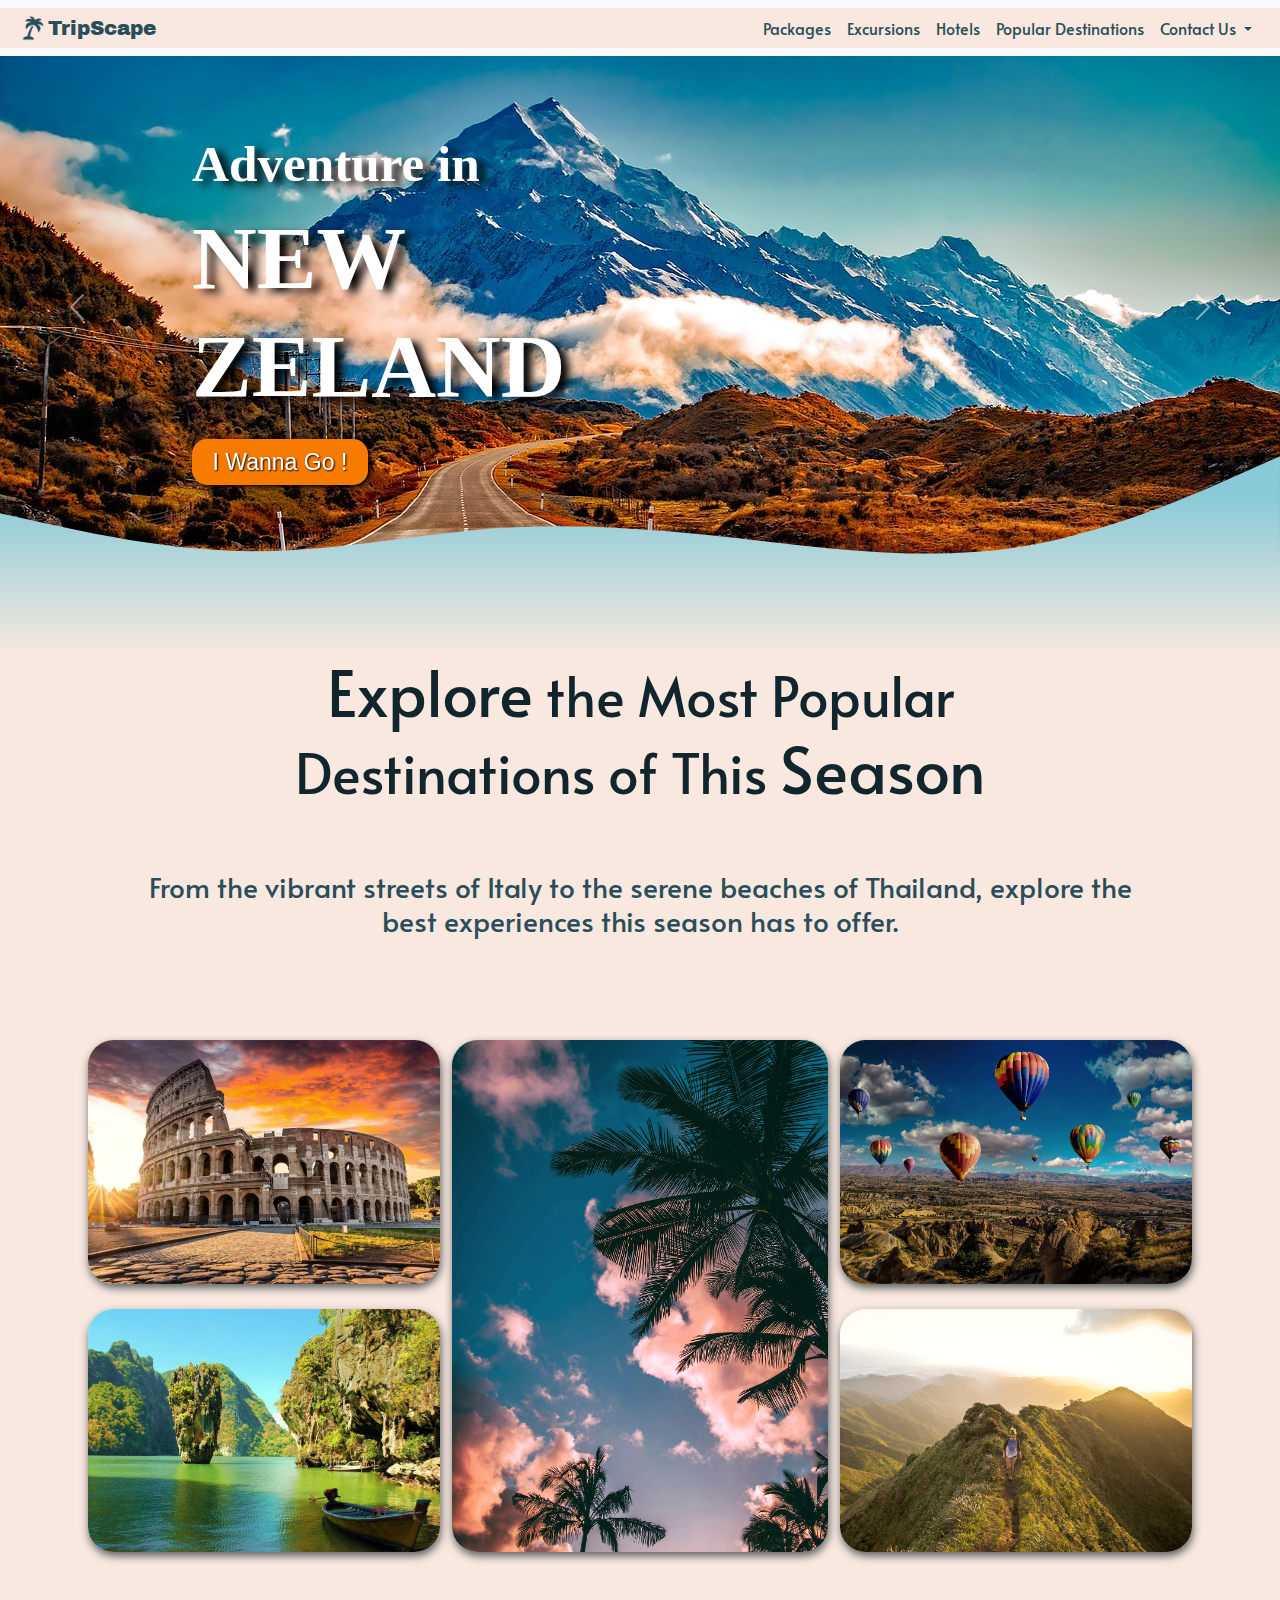
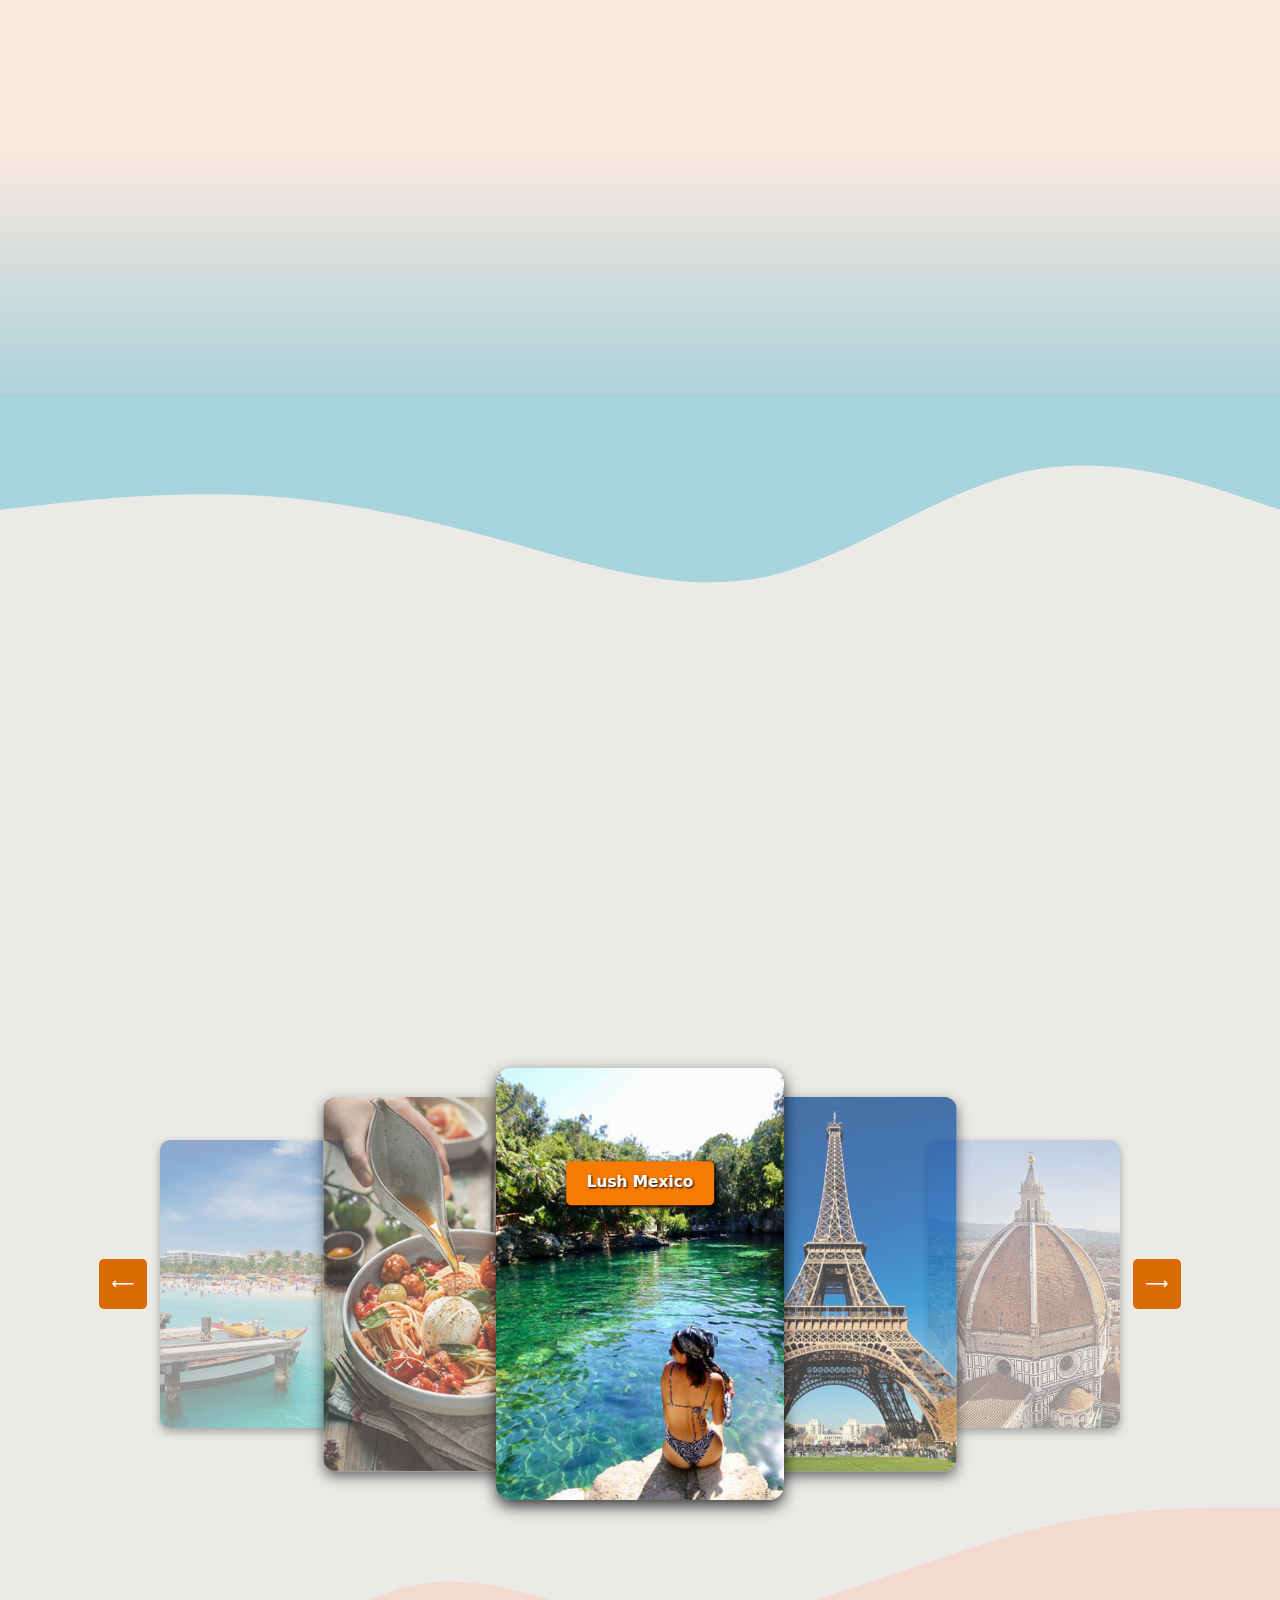
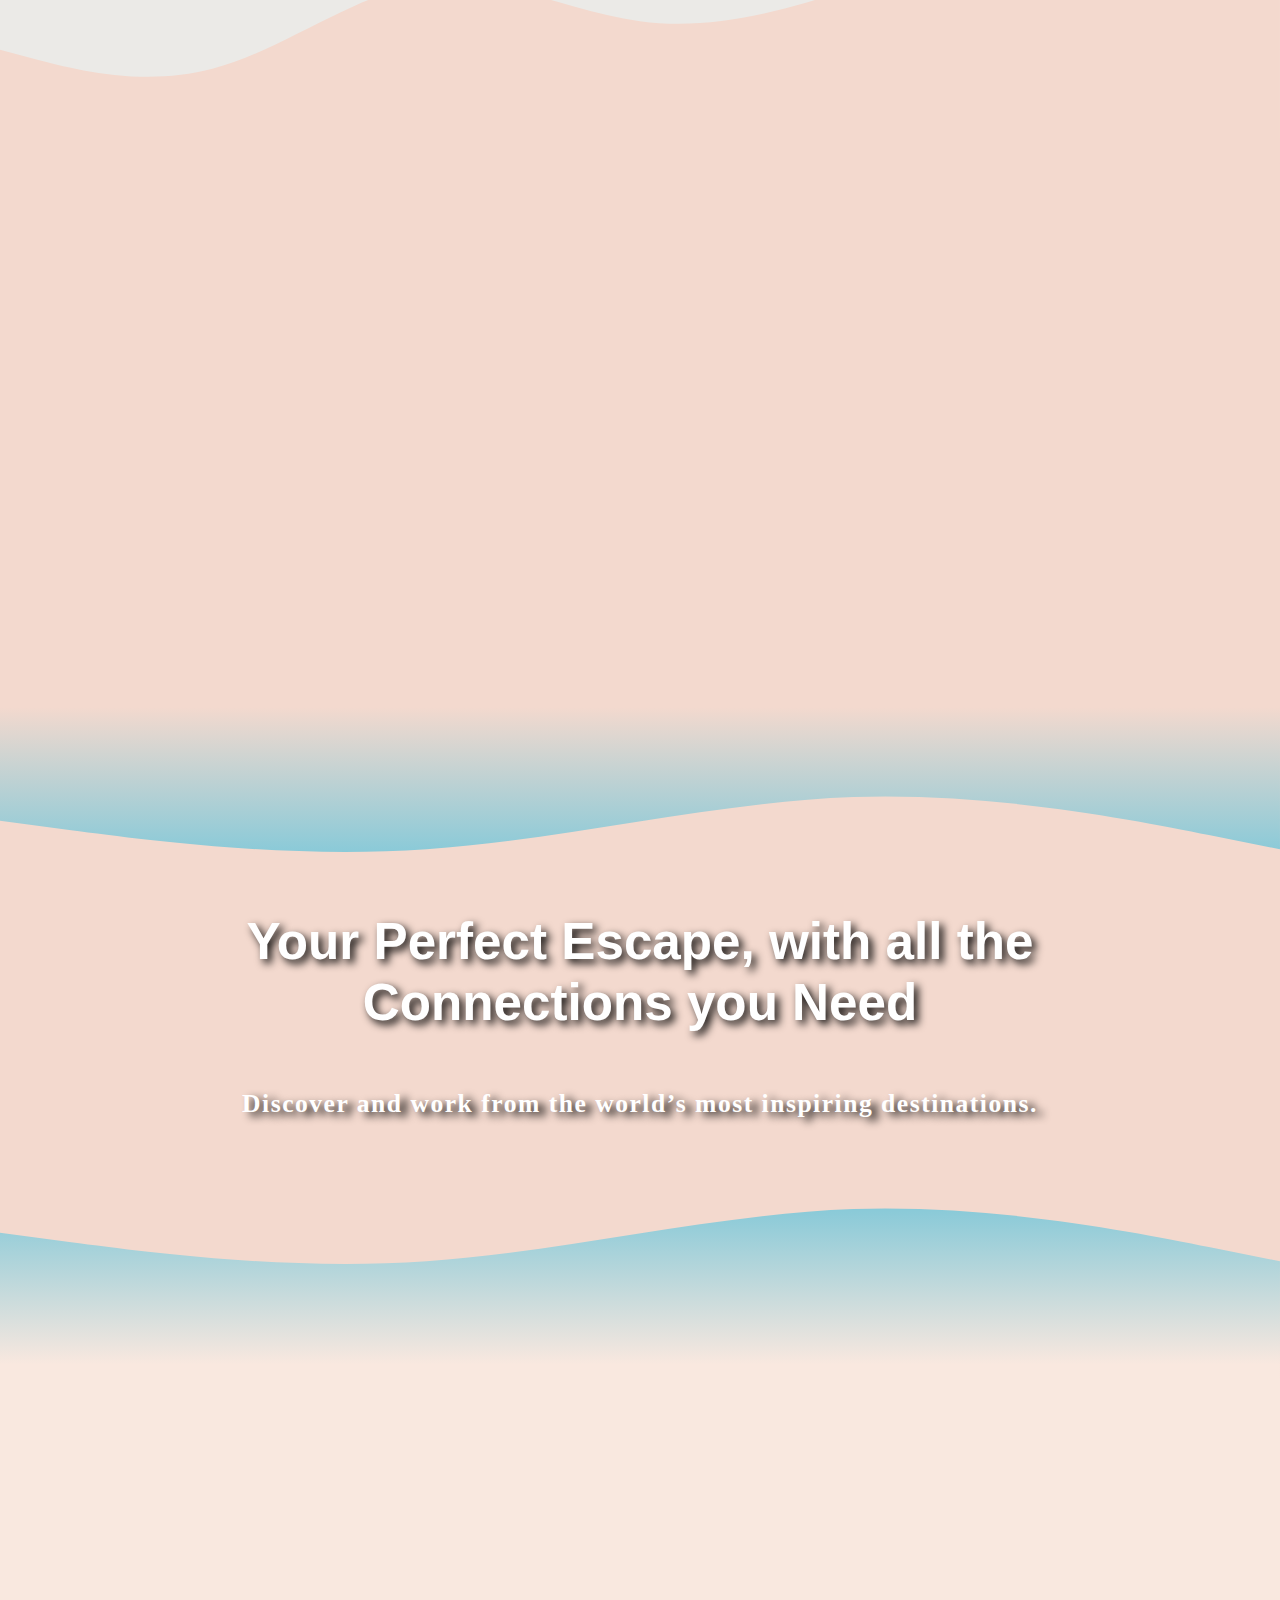
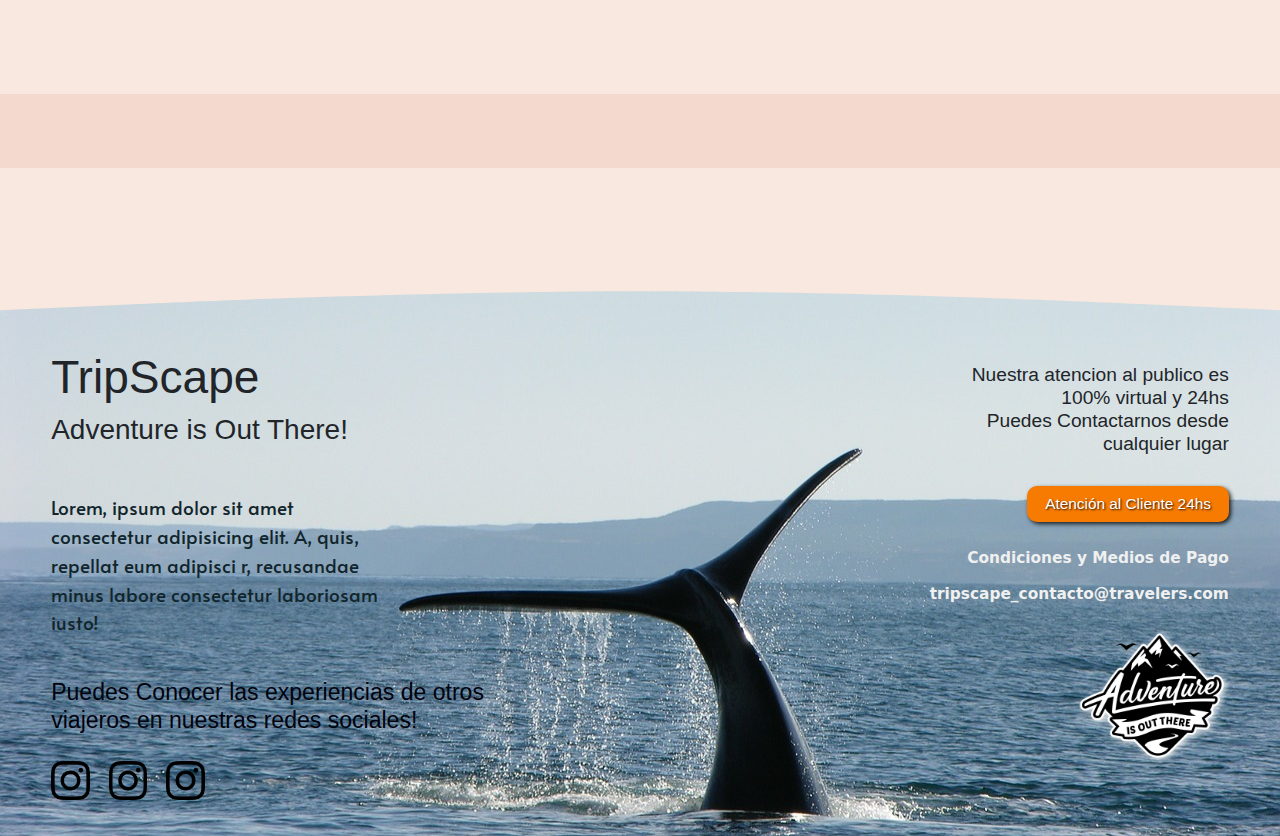
==== commit 3be82f56: "construccion footer" ====
--- a/index.html
+++ b/index.html
@@ -438,7 +438,7 @@
 
         <!-- svg que cierra el banner flotante -->
 
-        <svg xmlns="http://www.w3.org/2000/svg" viewBox="0 0 1440 320" class="svg-hoteleria-bottom"> 
+        <svg xmlns="http://www.w3.org/2000/svg" viewBox="0 0 1440 320" class="svg-hoteleria-bottom">
             <!-- Definimos el gradiente -->
             <defs>
                 <linearGradient id="gradientehotelbottom" x1="0%" y1="0%" x2="0%" y2="100%">
@@ -533,14 +533,91 @@
 
 
 
-
-    
+    <!-- ultima wave - separador -->
+
+    <svg xmlns="http://www.w3.org/2000/svg" viewBox="0 0 1440 320" class="waveFooter">
+        <path fill="#F9E8DF" fill-opacity="1"
+            d="M0,160L120,154.7C240,149,480,139,720,138.7C960,139,1200,149,1320,154.7L1440,160L1440,0L1320,0C1200,0,960,0,720,0C480,0,240,0,120,0L0,0Z">
+        </path>
+    </svg>
+
 
 
 
 
     <!-- FOOTER -->
-    
+
+    <footer class="footerSection row">
+
+
+        <div class="col-6 footerTitles">
+            <h2>TripScape</h2>
+            <h3>Adventure is Out There!</h3>
+
+            <div class="descripcionFooterDiv">
+                <p>Lorem, ipsum dolor sit amet consectetur adipisicing elit. A, quis, repellat eum
+                    adipisci r, recusandae minus labore consectetur
+                    laboriosam iusto!</p>
+            </div>
+
+
+            <h3 class="experienciasFooter">Puedes Conocer las experiencias de otros viajeros en nuestras redes sociales!
+            </h3>
+
+            <div class="redesFooterDiv">
+                <a href="">
+                    <img src="./Img/instagram.png" alt="" class="iconoRedes">
+                </a>
+
+                <a href="">
+                    <img src="./Img/instagram.png" alt="" class="iconoRedes">
+                </a>
+
+                <a href="">
+                    <img src="./Img/instagram.png" alt="" class="iconoRedes">
+                </a>
+
+
+
+
+            </div>
+        </div>
+
+
+
+
+        <div class="col-6 columnaDerechaFooter">
+
+
+
+            <h3 class="atencionFooter">Nuestra atencion al publico es 100% virtual y 24hs <br> Puedes Contactarnos desde
+                cualquier lugar
+            </h3>
+
+            <div class="botonFooterDiv">
+                <a href="#">Atención al Cliente 24hs</a>
+            </div>
+
+            <div class="legalesFooter">
+                <a href="" class="condiciones">Condiciones y Medios de Pago</a>
+
+                <div class="emailDiv">
+                    <a href="">tripscape_contacto@travelers.com</a>
+                </div>
+            </div>
+
+            <img src="./Img/adventureLogo.png" alt="">
+
+
+
+        </div>
+
+
+
+
+
+    </footer>
+
 
 
 
--- a/Styles/styles.css
+++ b/Styles/styles.css
@@ -1441,7 +1441,7 @@
   flex-flow: row nowrap;
   justify-content: center;
   gap: 1vmax;
-  padding: 0 0 5vmax 0;
+  padding: 0 0 10vmax 0;
   background-color: #F9E8DF;
   margin-bottom: 0;
 }
@@ -1762,5 +1762,128 @@
     font-size: 1.8vmax;
   }
 }
+.waveFooter {
+  background-color: transparent;
+  margin-top: -10vmax;
+  z-index: 5;
+}
+
+.footerSection {
+  width: 100%;
+  z-index: 1;
+  background-image: url("../Img/ballena.jpg");
+  background-position: center bottom 20%;
+  background-size: cover;
+  height: 45vmax;
+  margin-top: -15vmax;
+  margin-left: 0;
+  margin-right: 0;
+}
+.footerSection .footerTitles {
+  border: 2px black;
+  display: flex;
+  flex-direction: column;
+  align-items: start;
+  z-index: 2;
+  padding-top: 7vmax;
+  padding-left: 4vmax;
+  margin-top: 0;
+}
+.footerSection .footerTitles h2 {
+  font-family: "Clash Grotesk", sans-serif;
+  font-size: 3.6vmax;
+}
+.footerSection .footerTitles h3 {
+  font-family: "Synonym", sans-serif;
+  font-weight: 400;
+}
+.footerSection .footerTitles .descripcionFooterDiv {
+  width: 60%;
+  margin-top: 3vmax;
+}
+.footerSection .footerTitles .descripcionFooterDiv p {
+  font-size: 1.5vmax;
+  font-family: "Alata", sans-serif;
+  font-weight: 400;
+  color: #11262c;
+}
+.footerSection .footerTitles .experienciasFooter {
+  width: 80%;
+  color: rgb(0, 2, 14);
+  font-size: 1.8vmax;
+  margin-top: 2vmax;
+}
+.footerSection .footerTitles .redesFooterDiv {
+  display: flex;
+  flex-direction: row;
+  gap: 1.5vmax;
+  margin-top: 1.5vmax;
+}
+.footerSection .footerTitles .redesFooterDiv a .iconoRedes {
+  width: 3vmax;
+}
+.footerSection .columnaDerechaFooter {
+  display: flex;
+  flex-direction: column;
+  align-items: end;
+  padding-right: 4vmax;
+  margin-right: 0;
+}
+.footerSection .columnaDerechaFooter .atencionFooter {
+  width: 50%;
+  font-size: 1.5vmax;
+  margin-top: 8vmax;
+  text-align: end;
+  font-family: "Synonym", sans-serif;
+  font-weight: 400;
+}
+.footerSection .columnaDerechaFooter .botonFooterDiv {
+  display: flex;
+  flex-direction: row;
+  align-items: start;
+  margin-top: 1.8vmax;
+  margin-bottom: 4vmax;
+}
+.footerSection .columnaDerechaFooter .botonFooterDiv a {
+  font-size: 1.2vmax;
+  color: rgb(255, 255, 255);
+  text-shadow: 1px 1px 2px rgba(0, 0, 0, 0.849);
+  font-family: "Quilon", sans-serif;
+  text-decoration: none;
+  background-color: #F77B00;
+  border-radius: 10px;
+  padding: 0.5vmax 1.4vmax;
+  box-shadow: 2px 2px 4px rgba(0, 0, 0, 0.822);
+  user-select: none;
+}
+.footerSection .columnaDerechaFooter .legalesFooter {
+  margin-top: -2vmax;
+  margin-bottom: 2vmax;
+}
+.footerSection .columnaDerechaFooter .legalesFooter .condiciones {
+  display: flex;
+  flex-direction: column;
+  align-items: end;
+  text-decoration: none;
+  color: #f0f0f0;
+  font-size: 1.2vmax;
+  font-weight: 600;
+}
+.footerSection .columnaDerechaFooter .legalesFooter .emailDiv {
+  display: flex;
+  flex-direction: column;
+  align-items: end;
+}
+.footerSection .columnaDerechaFooter .legalesFooter .emailDiv a {
+  text-decoration: none;
+  color: #f0f0f0;
+  font-size: 1.2vmax;
+  font-weight: 600;
+  padding-top: 1vmax;
+}
+.footerSection .columnaDerechaFooter img {
+  width: 12vmax;
+  filter: drop-shadow(2px 2px 3px rgba(255, 255, 255, 0.856));
+}
 
 /*# sourceMappingURL=styles.css.map */
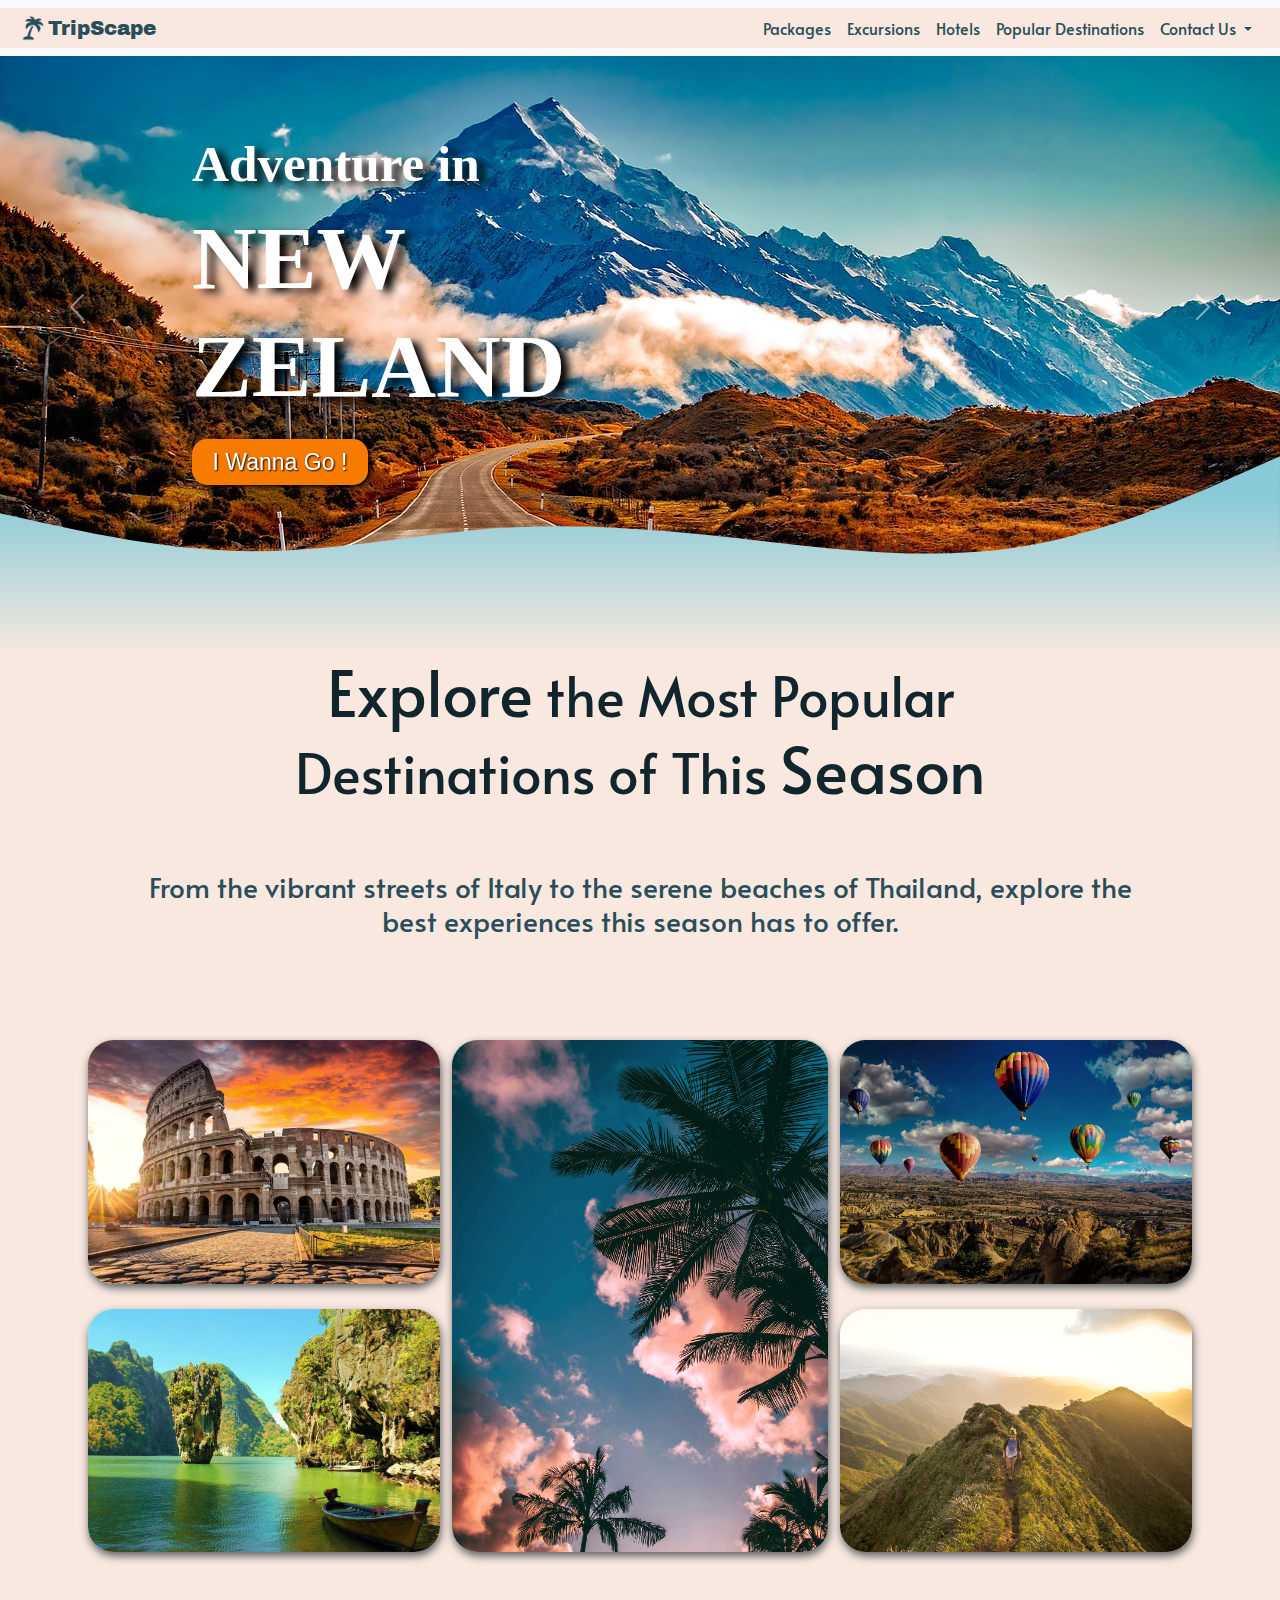
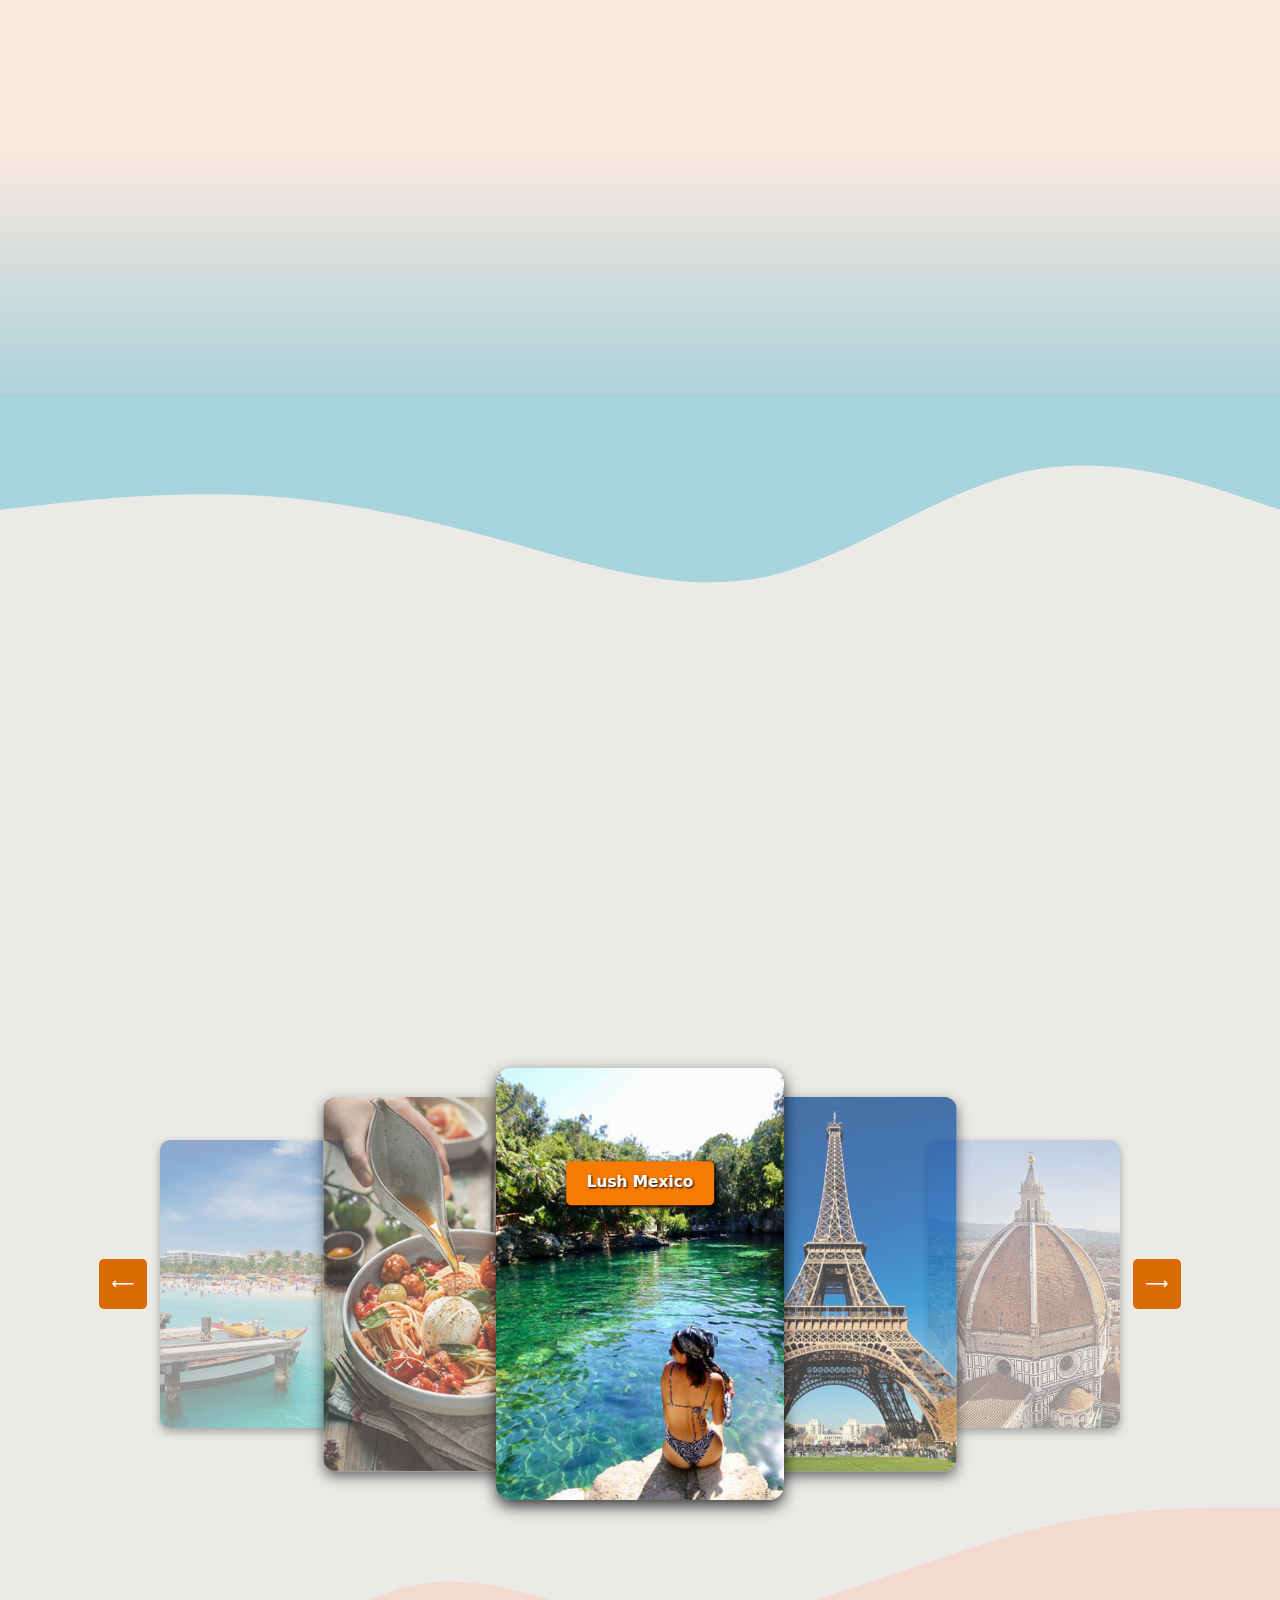
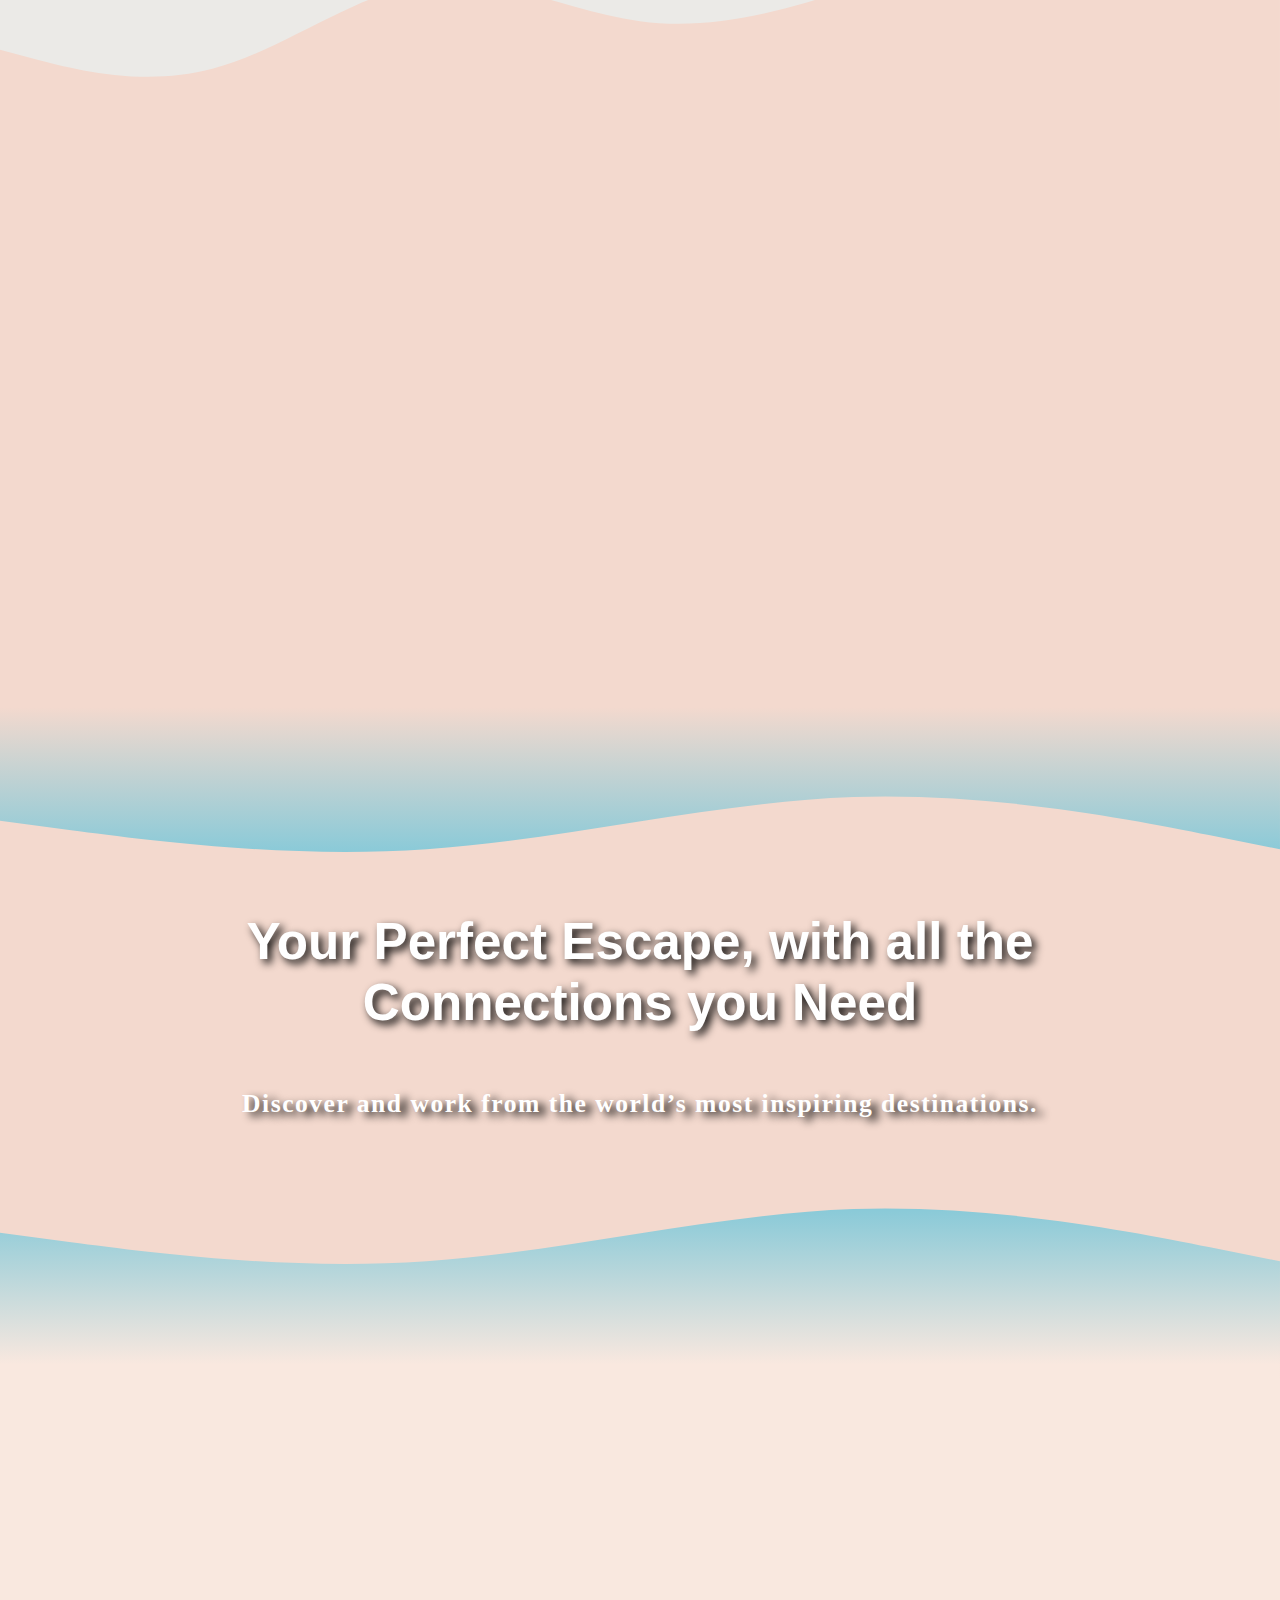
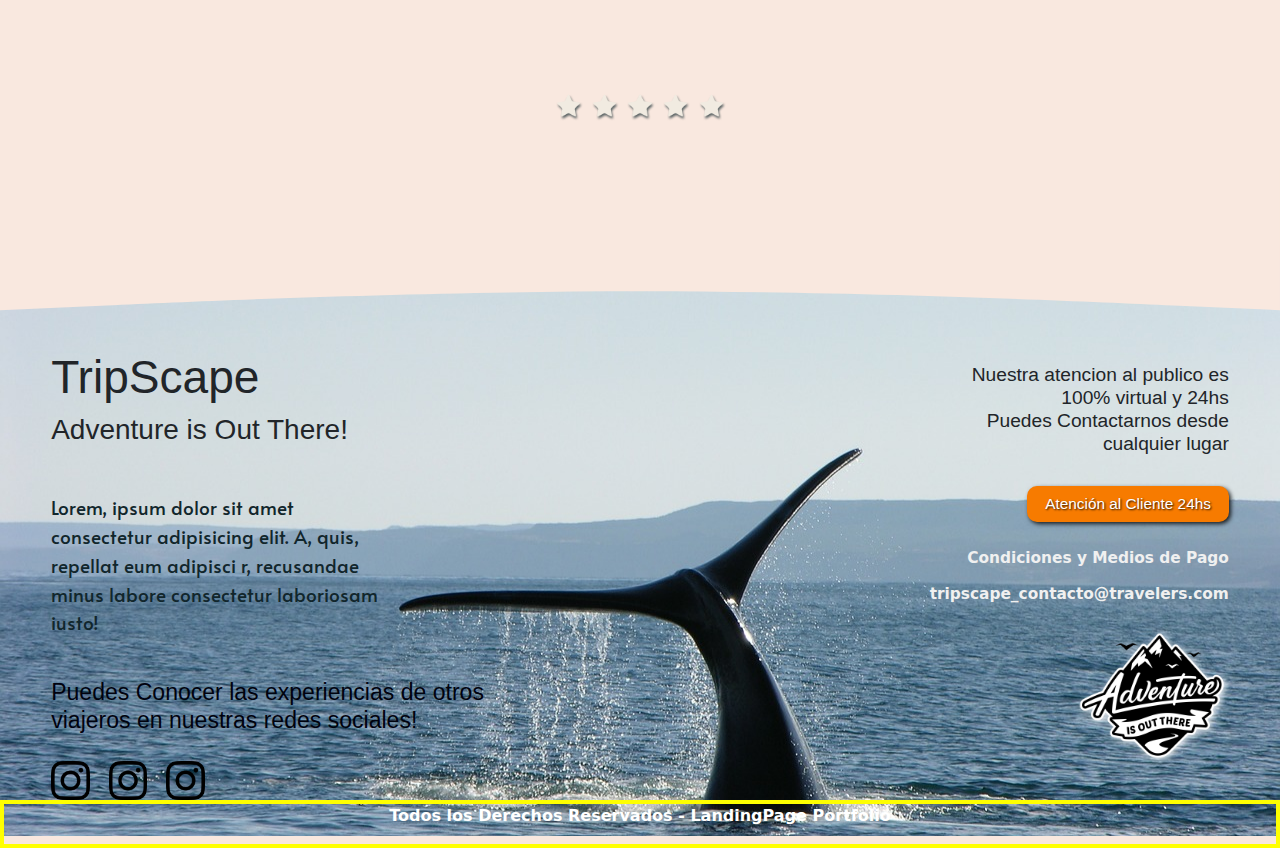
==== commit d2eddb97: "sobre el footer" ====
--- a/index.html
+++ b/index.html
@@ -518,7 +518,7 @@
 
         <div class="row stars-container">
 
-            <div class="div-five-stars-tres animate-on-scroll">
+            <div class="div-five-stars-tres">
                 <img src="Img/silueta-de-estrella.png" alt="">
                 <img src="Img/silueta-de-estrella.png" alt="">
                 <img src="Img/silueta-de-estrella.png" alt="">
@@ -614,7 +614,9 @@
 
 
 
-
+        <div class="derechos row">
+            <p>Todos los Derechos Reservados - LandingPage Portfolio</p>
+        </div>
 
     </footer>
 
--- a/Styles/styles.css
+++ b/Styles/styles.css
@@ -1656,6 +1656,9 @@
   .img-fondo {
     margin-top: -20vmax;
   }
+  .flotan-text1 p {
+    display: none;
+  }
 }
 /* medida especial */
 @media screen and (max-width: 480px) {
@@ -1885,5 +1888,40 @@
   width: 12vmax;
   filter: drop-shadow(2px 2px 3px rgba(255, 255, 255, 0.856));
 }
+.footerSection .derechos {
+  text-align: center;
+  margin: 0;
+  color: white;
+  font-weight: bold;
+  font-size: "Alata", sans-serif;
+  padding-bottom: 0;
+  margin-bottom: 0;
+  border: solid 4px yellow;
+}
+.footerSection .derechos p {
+  padding-bottom: 0;
+}
+
+/* media queries */
+/* estructura */
+/* ++++++++++++++++++++++++ media query |  pantalla gigante |   ++++++++++++++++++++++++++++++++++*/
+/* ++++++++++++++++++++++++ media query | pantalla extra extra lg  |   ++++++++++++++++++++++++++++++++++*/
+/* ++++++++++++++++++++++++ media query | pantalla extra lg   |  ++++++++++++++++++++++++++++++++++*/
+/* ++++++++++++++++++++++++ media query | pantalla lg  | ++++++++++++++++++++++++++++++++++*/
+/* ++++++++++++++++++++++++ media query |  pantalla md   | ++++++++++++++++++++++++++++++++++*/
+/* ++++++++++++++++++++++++ media query |  pantalla sm   | ++++++++++++++++++++++++++++++++++*/
+@media screen and (max-width: 576px) {
+  .footerSection {
+    height: 70vmax;
+    margin-top: -15vmax;
+  }
+}
+/* ++++++++++++++++++++++++ media query  | pantalla xxsm |   ++++++++++++++++++++++++++++++++++*/
+@media screen and (max-width: 380px) {
+  .footerSection {
+    height: 80vmax;
+    margin-top: -15vmax;
+  }
+}
 
 /*# sourceMappingURL=styles.css.map */
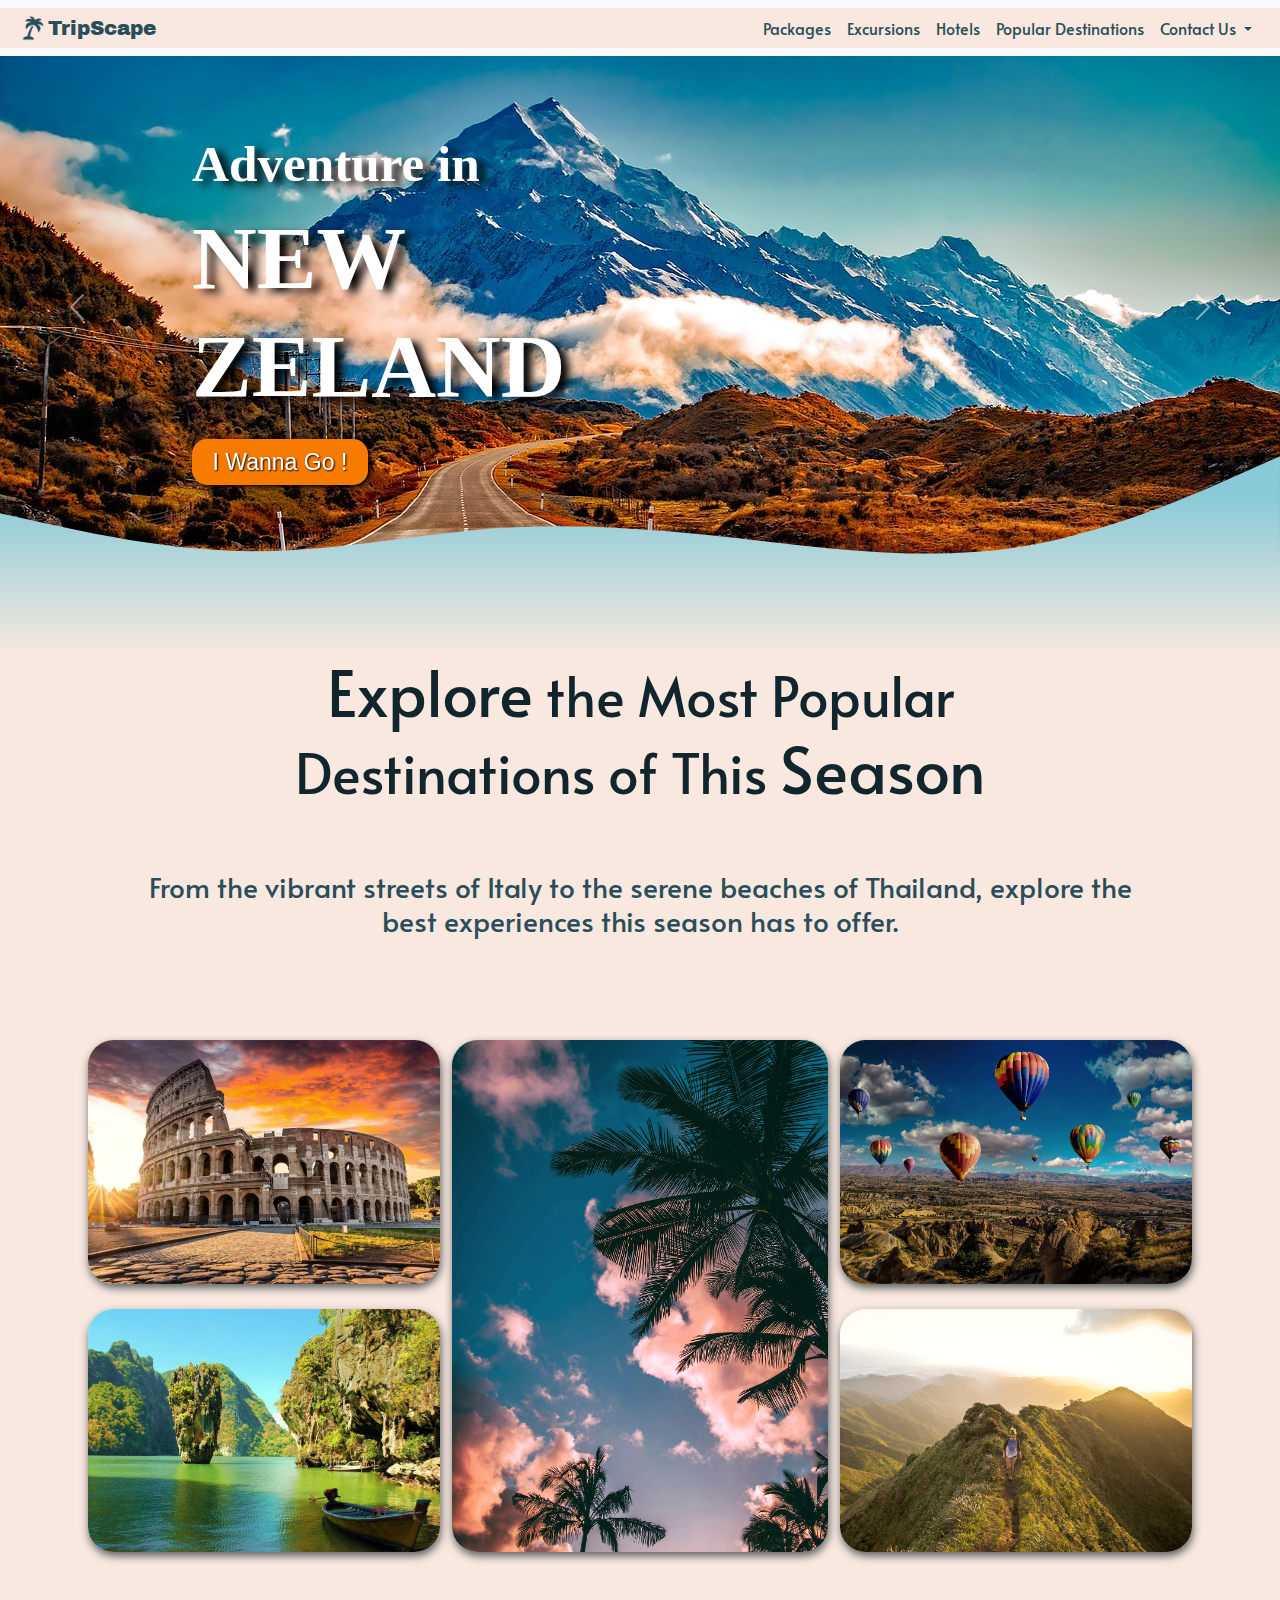
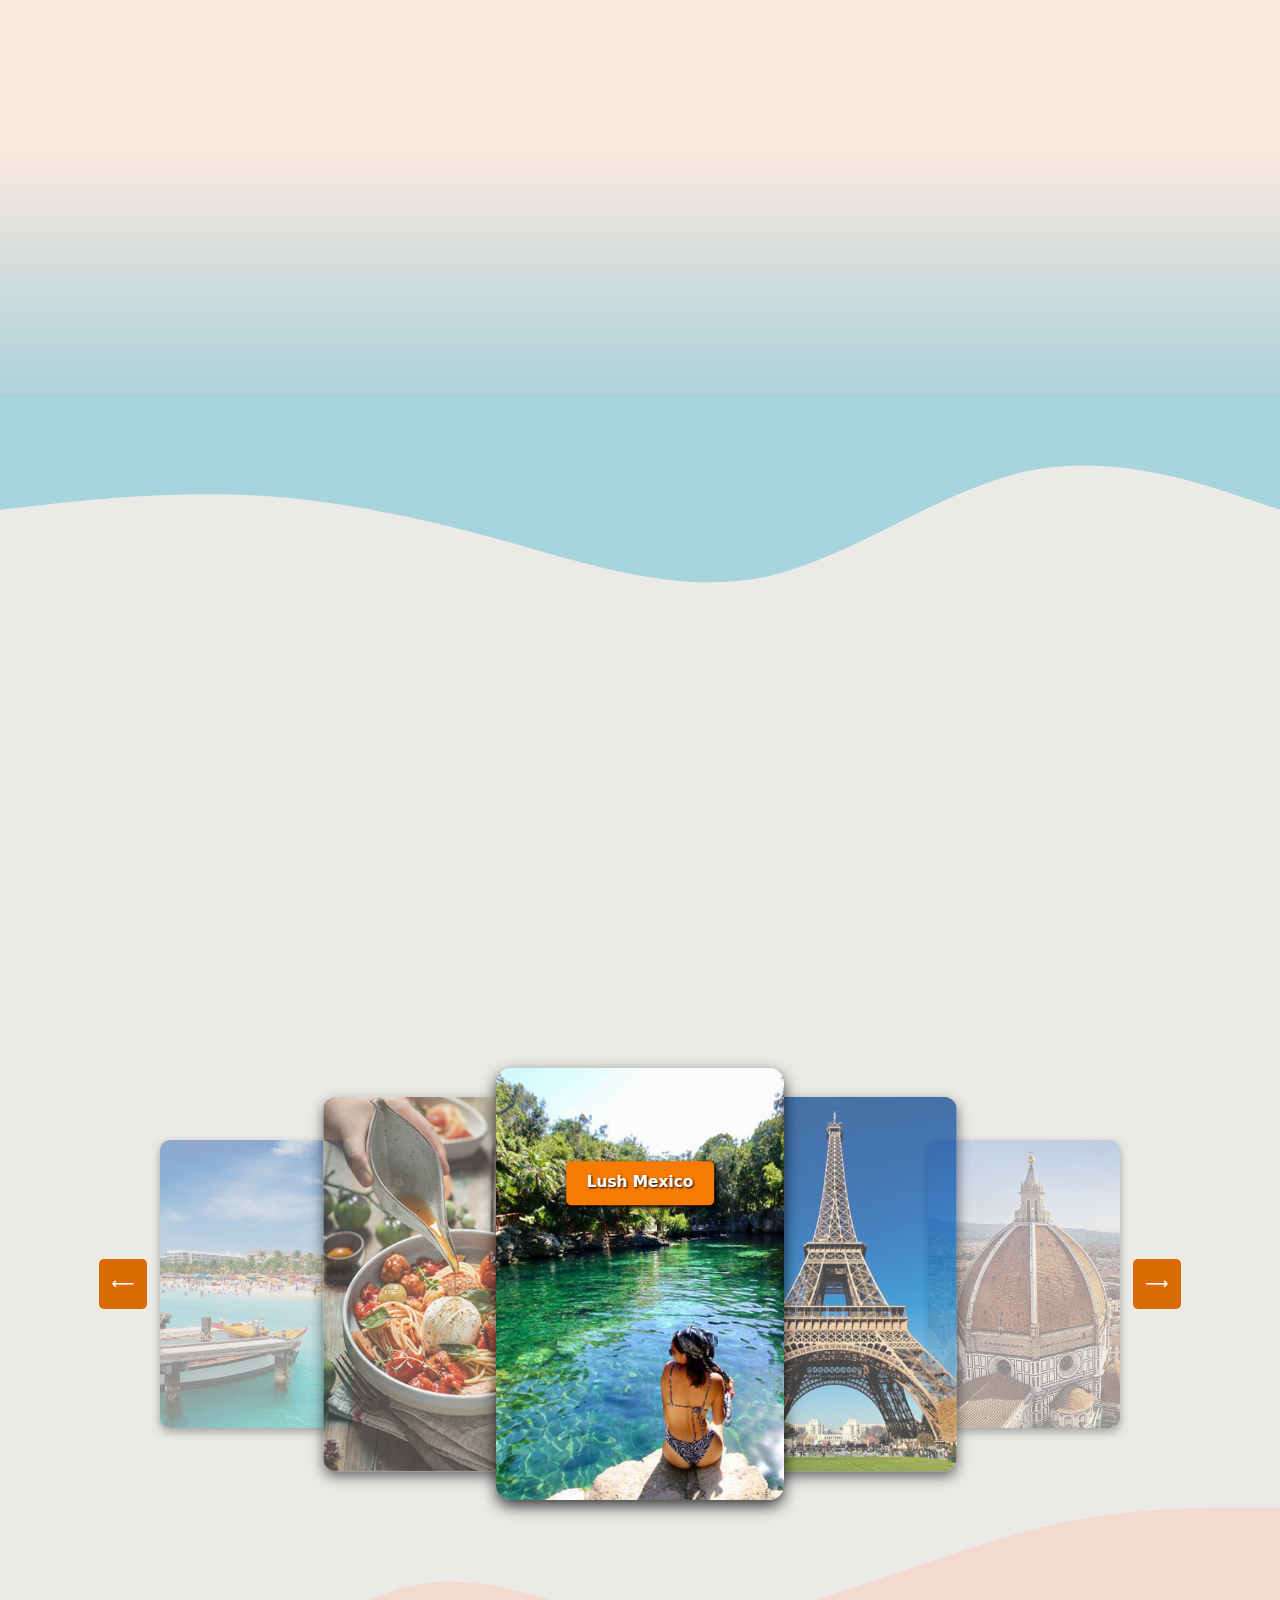
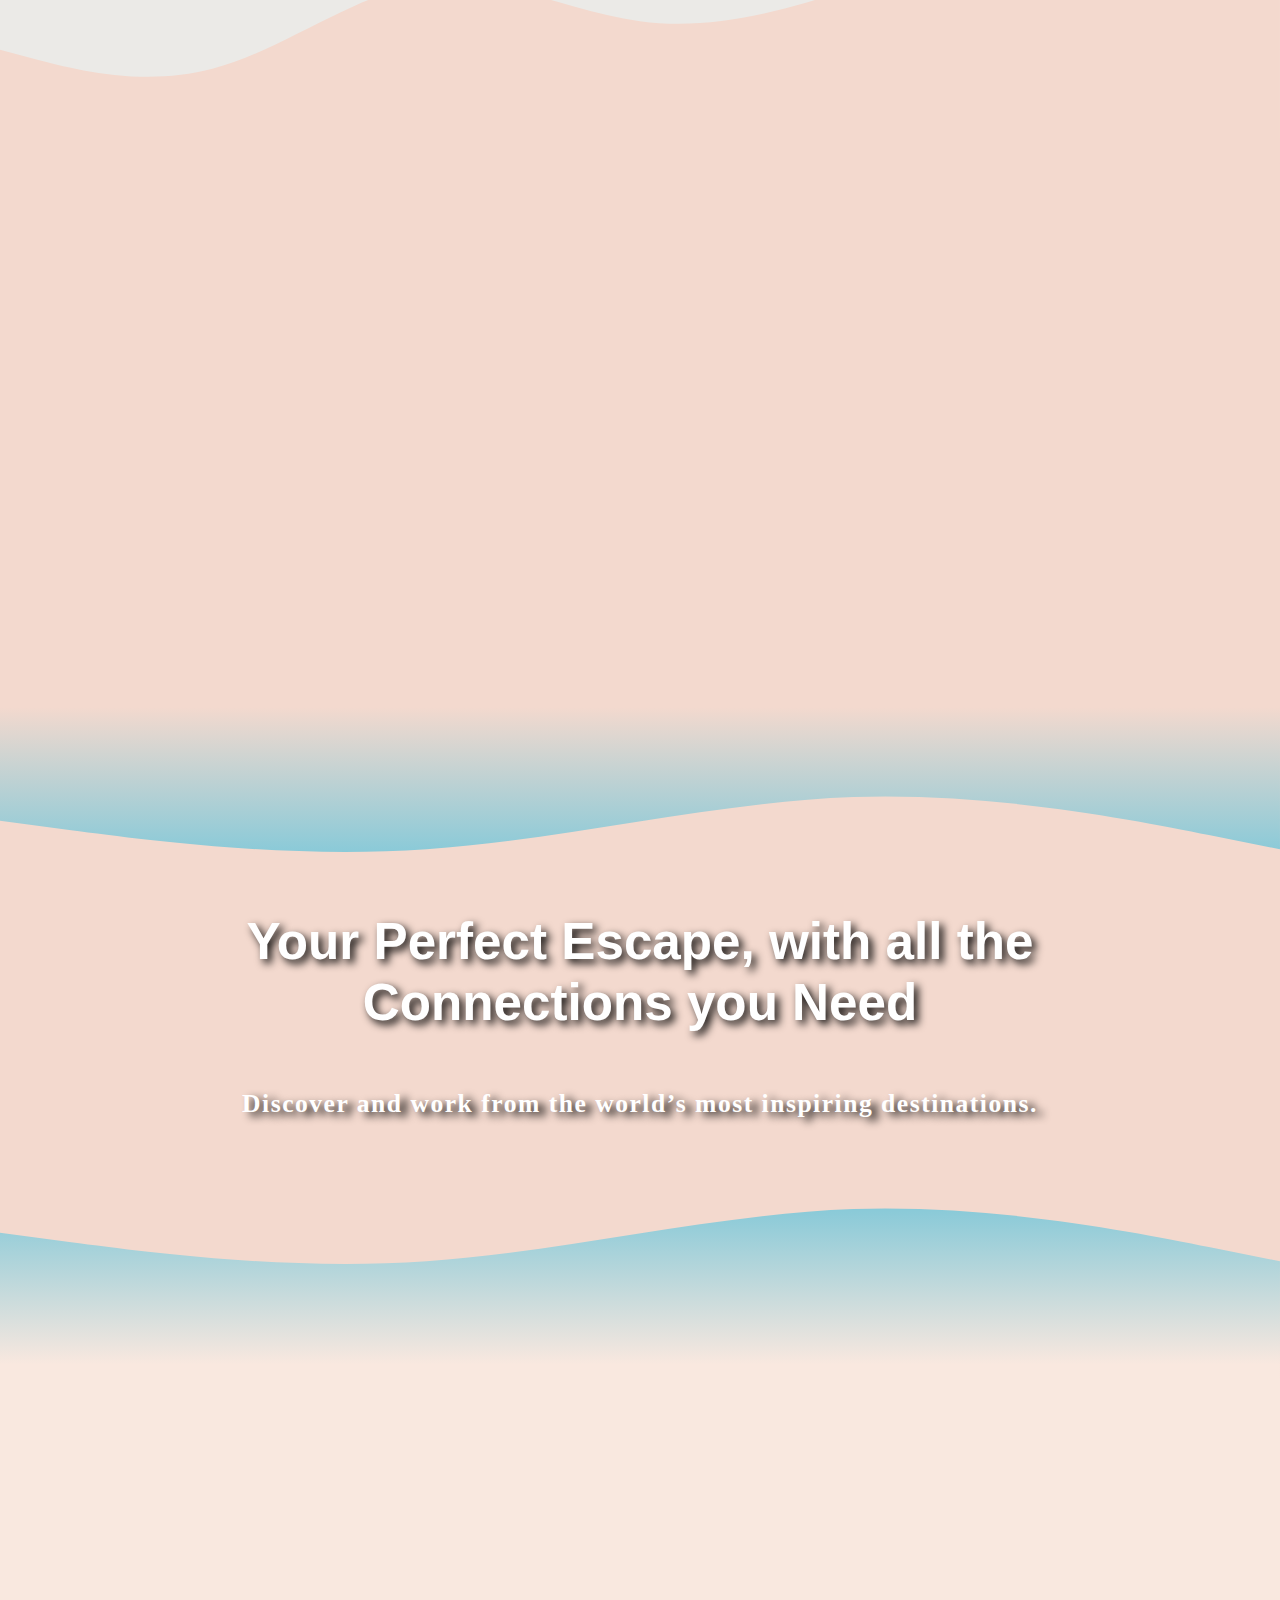
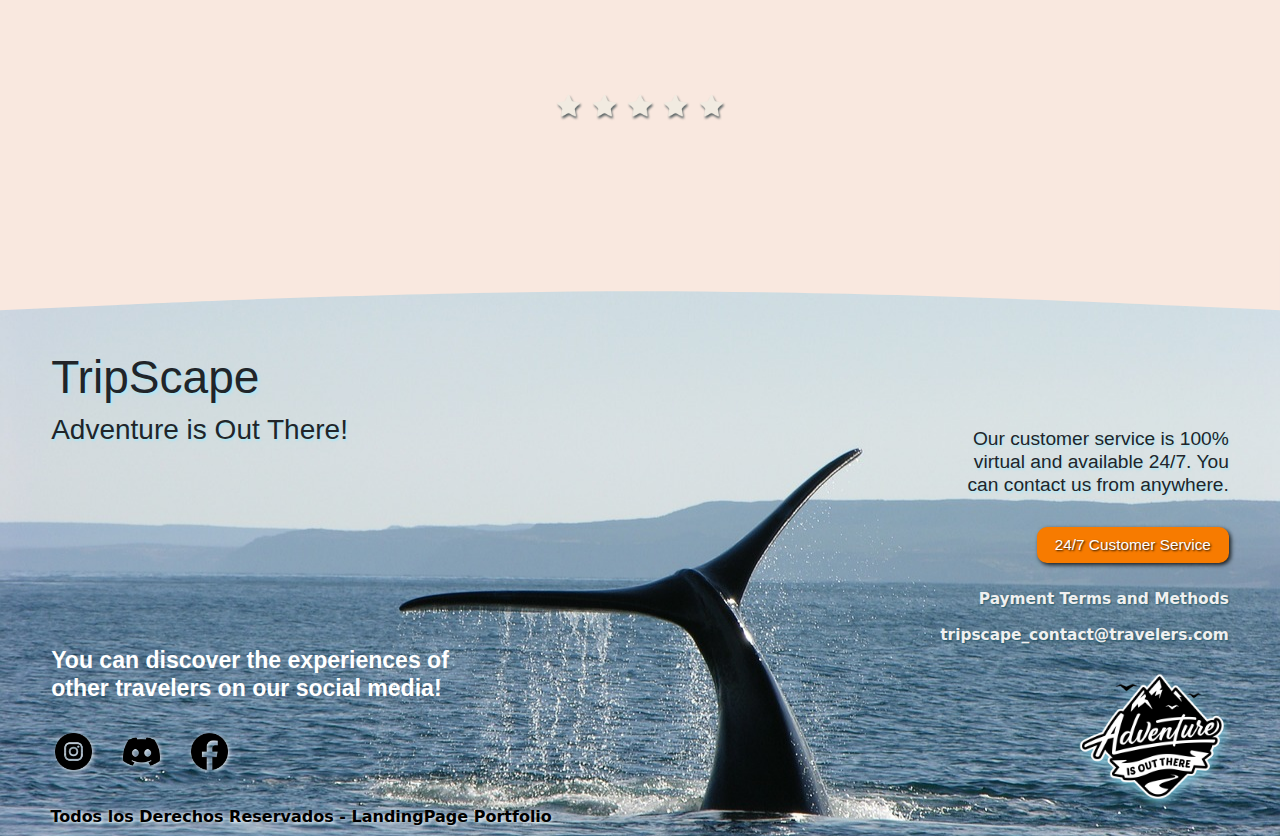
==== commit 483255b0: "cambios en el footer - estilos" ====
--- a/index.html
+++ b/index.html
@@ -554,27 +554,30 @@
             <h2>TripScape</h2>
             <h3>Adventure is Out There!</h3>
 
-            <div class="descripcionFooterDiv">
-                <p>Lorem, ipsum dolor sit amet consectetur adipisicing elit. A, quis, repellat eum
-                    adipisci r, recusandae minus labore consectetur
-                    laboriosam iusto!</p>
-            </div>
-
-
-            <h3 class="experienciasFooter">Puedes Conocer las experiencias de otros viajeros en nuestras redes sociales!
+            <!-- <div class="descripcionFooterDiv">
+                <p>Our travel packages are tailored for both those who want to enjoy their vacations and those who wish
+                    to travel and explore while working remotely!
+                    We have various partnerships at our selected destinations, ensuring you have access to a comfortable
+                    and quiet workspace.</p>
+            </div> -->
+
+
+            <h3 class="experienciasFooter">You can discover the experiences of other travelers on our social media!
             </h3>
 
             <div class="redesFooterDiv">
+
                 <a href="">
                     <img src="./Img/instagram.png" alt="" class="iconoRedes">
                 </a>
 
                 <a href="">
-                    <img src="./Img/instagram.png" alt="" class="iconoRedes">
+                    <img src="./Img/discord.png" alt="" class="iconoRedes">
                 </a>
 
+
                 <a href="">
-                    <img src="./Img/instagram.png" alt="" class="iconoRedes">
+                    <img src="./Img/facebook.png" alt="" class="iconoRedes">
                 </a>
 
 
@@ -590,19 +593,19 @@
 
 
 
-            <h3 class="atencionFooter">Nuestra atencion al publico es 100% virtual y 24hs <br> Puedes Contactarnos desde
-                cualquier lugar
+            <h3 class="atencionFooter">Our customer service is 100% virtual and available 24/7.
+                You can contact us from anywhere.
             </h3>
 
             <div class="botonFooterDiv">
-                <a href="#">Atención al Cliente 24hs</a>
+                <a href="#">24/7 Customer Service</a>
             </div>
 
             <div class="legalesFooter">
-                <a href="" class="condiciones">Condiciones y Medios de Pago</a>
+                <a href="" class="condiciones">Payment Terms and Methods</a>
 
                 <div class="emailDiv">
-                    <a href="">tripscape_contacto@travelers.com</a>
+                    <a href="">tripscape_contact@travelers.com</a>
                 </div>
             </div>
 
--- a/Styles/styles.css
+++ b/Styles/styles.css
@@ -1795,35 +1795,48 @@
 .footerSection .footerTitles h2 {
   font-family: "Clash Grotesk", sans-serif;
   font-size: 3.6vmax;
+  text-shadow: 2px 2px 3px rgba(167, 231, 247, 0.884);
 }
 .footerSection .footerTitles h3 {
   font-family: "Synonym", sans-serif;
   font-weight: 400;
+  text-shadow: 1px 2px 2px rgba(167, 231, 247, 0.884);
 }
 .footerSection .footerTitles .descripcionFooterDiv {
   width: 60%;
   margin-top: 3vmax;
 }
 .footerSection .footerTitles .descripcionFooterDiv p {
-  font-size: 1.5vmax;
+  font-size: 1.2vmax;
   font-family: "Alata", sans-serif;
-  font-weight: 400;
+  font-weight: bold;
   color: #11262c;
 }
 .footerSection .footerTitles .experienciasFooter {
   width: 80%;
-  color: rgb(0, 2, 14);
+  color: rgb(255, 255, 255);
+  text-shadow: none;
   font-size: 1.8vmax;
-  margin-top: 2vmax;
+  margin-top: 15vmax;
+  font-weight: bold;
 }
 .footerSection .footerTitles .redesFooterDiv {
   display: flex;
   flex-direction: row;
-  gap: 1.5vmax;
+  gap: 1.8vmax;
   margin-top: 1.5vmax;
 }
 .footerSection .footerTitles .redesFooterDiv a .iconoRedes {
-  width: 3vmax;
+  width: 3.5vmax;
+  background-color: transparent;
+  border-radius: 10px;
+  padding: 0.3vmax;
+  border: none;
+  color: #F77B00;
+  filter: drop-shadow(1px 1px 2px rgba(255, 255, 255, 0.801));
+}
+.footerSection .footerTitles .redesFooterDiv a:hover {
+  filter: drop-shadow(2px 4px 4px white);
 }
 .footerSection .columnaDerechaFooter {
   display: flex;
@@ -1831,6 +1844,7 @@
   align-items: end;
   padding-right: 4vmax;
   margin-right: 0;
+  margin-top: 5vmax;
 }
 .footerSection .columnaDerechaFooter .atencionFooter {
   width: 50%;
@@ -1839,6 +1853,7 @@
   text-align: end;
   font-family: "Synonym", sans-serif;
   font-weight: 400;
+  text-shadow: 1px 2px 2px rgba(167, 231, 247, 0.884);
 }
 .footerSection .columnaDerechaFooter .botonFooterDiv {
   display: flex;
@@ -1859,6 +1874,9 @@
   box-shadow: 2px 2px 4px rgba(0, 0, 0, 0.822);
   user-select: none;
 }
+.footerSection .columnaDerechaFooter .botonFooterDiv a:hover {
+  color: yellow;
+}
 .footerSection .columnaDerechaFooter .legalesFooter {
   margin-top: -2vmax;
   margin-bottom: 2vmax;
@@ -1871,6 +1889,10 @@
   color: #f0f0f0;
   font-size: 1.2vmax;
   font-weight: 600;
+  text-shadow: 1px 1px 2px rgba(26, 80, 94, 0.884);
+}
+.footerSection .columnaDerechaFooter .legalesFooter .condiciones:hover {
+  color: yellow;
 }
 .footerSection .columnaDerechaFooter .legalesFooter .emailDiv {
   display: flex;
@@ -1883,20 +1905,26 @@
   font-size: 1.2vmax;
   font-weight: 600;
   padding-top: 1vmax;
+  text-shadow: 1px 1px 2px rgba(26, 80, 94, 0.884);
+}
+.footerSection .columnaDerechaFooter .legalesFooter .emailDiv a:hover {
+  color: yellow;
 }
 .footerSection .columnaDerechaFooter img {
   width: 12vmax;
-  filter: drop-shadow(2px 2px 3px rgba(255, 255, 255, 0.856));
+  filter: drop-shadow(1px 4px 4px rgba(119, 195, 214, 0.918));
 }
 .footerSection .derechos {
-  text-align: center;
+  text-align: start;
   margin: 0;
-  color: white;
+  padding-left: 3vmax;
+  color: rgb(0, 0, 0);
+  width: 80%;
+  text-shadow: 1px 2px 4px rgb(255, 255, 255);
   font-weight: bold;
   font-size: "Alata", sans-serif;
   padding-bottom: 0;
-  margin-bottom: 0;
-  border: solid 4px yellow;
+  height: 2vmax;
 }
 .footerSection .derechos p {
   padding-bottom: 0;
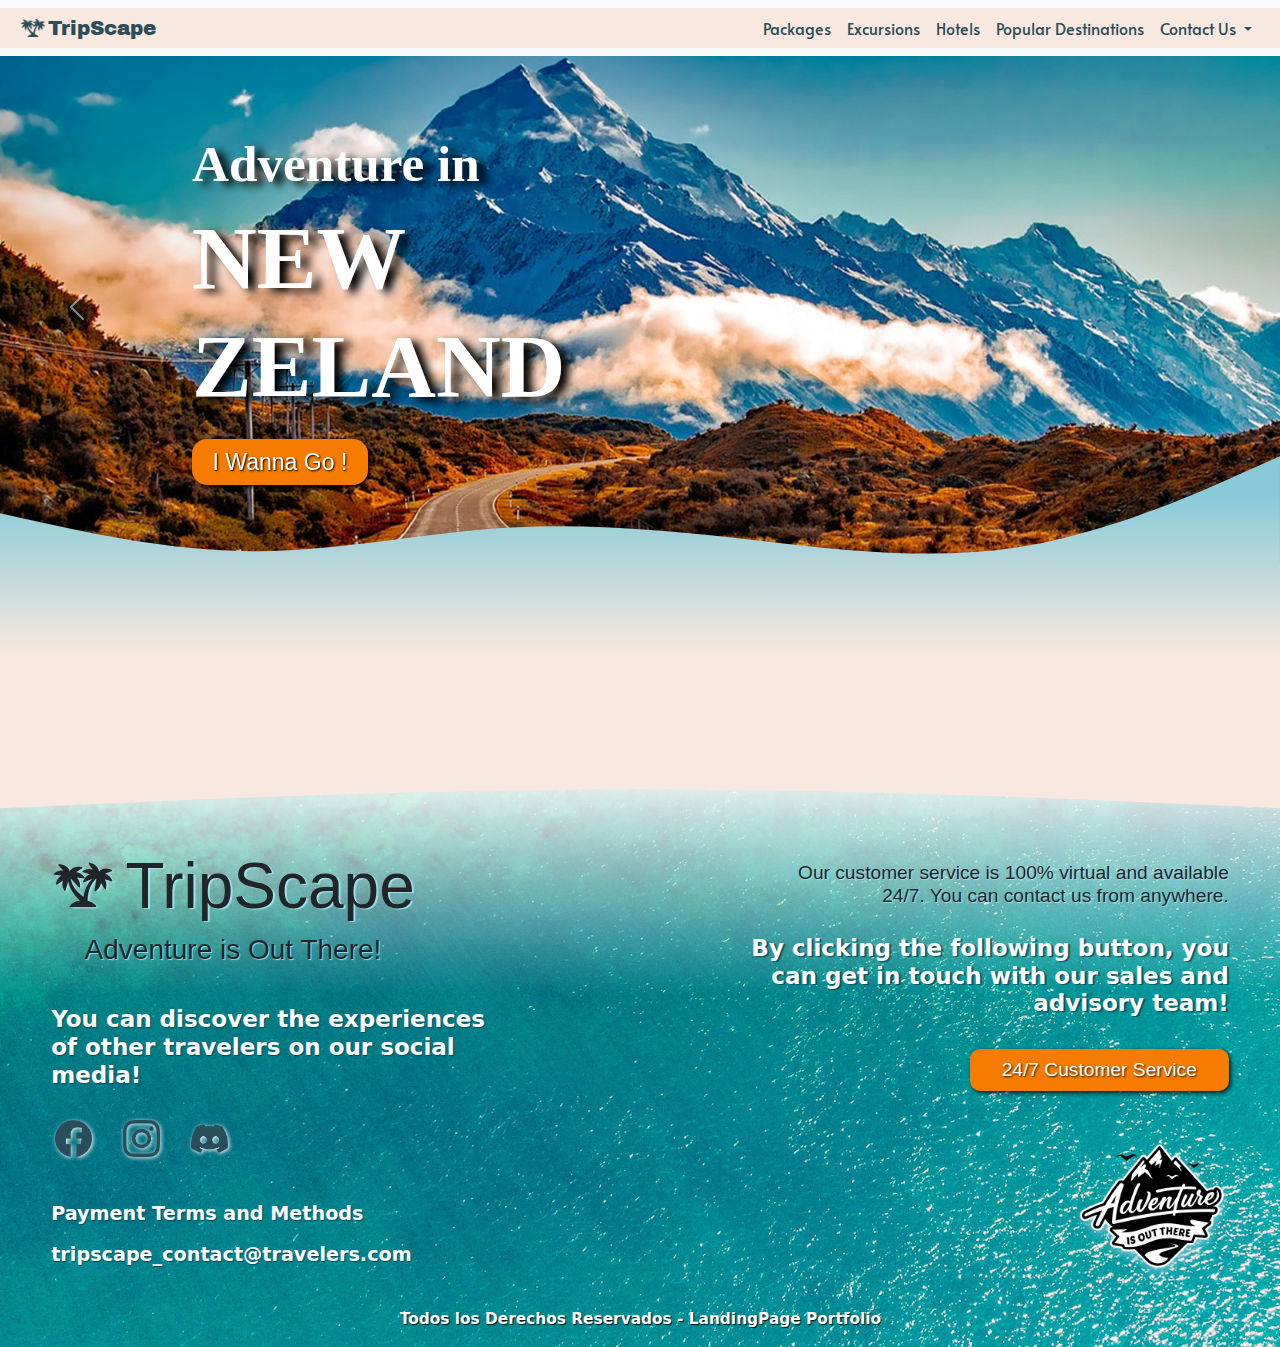
==== commit 99cfe01c: "primer etapa responsive footer" ====
--- a/index.html
+++ b/index.html
@@ -36,7 +36,7 @@
         <div class="container-fluid ContainerNavbar">
             <div class="nav-izquierda">
                 <a class="navbar-brand ms-2" href="#">
-                    <img class="brandImg" src="./Img/logo.png" alt="logo de la agencia">
+                    <img class="brandImg" src="./Img/palmerasnavbar.png" alt="logo de la agencia">
                     <p class="brandText">TripScape</p>
                 </a>
                 <button class="navbar-toggler" type="button" data-bs-toggle="collapse"
@@ -157,7 +157,7 @@
 
 
     <!-- section packages -->
-    <section class="sectionPackages container-fluid">
+    <!-- <section class="sectionPackages container-fluid">
         <div class="row PackagesRow">
             <div class="col-12 titulosPackages">
                 <h2 class="animate-on-scroll"><span class="adornoUno">Explore</span> the Most Popular Destinations of
@@ -166,15 +166,15 @@
                     explore the best experiences
                     this season has to offer.</h3>
             </div>
-        </div>
-
-
-
-
-        <div class="row primerCardsGroup">
+        </div> -->
+
+
+
+
+       <!--  <div class="row primerCardsGroup"> -->
 
             <!-- Cards Izquierda -->
-            <div class="col-sm-12 col-md-4 cardsIzqDiv">
+     <!--        <div class="col-sm-12 col-md-4 cardsIzqDiv">
                 <div class="cardsDiv cardsDivLados">
                     <img class="cardsLados" src="./Img/roma-final.jpg" alt="Location 1">
                     <div class="cardText"><a href="#">Italy</a></div>
@@ -183,18 +183,18 @@
                     <img class="cardsLados" src="./Img/tailandia-final.jpg" alt="Location 2">
                     <div class="cardText"><a href="#">Thailand</a></div>
                 </div>
-            </div>
+            </div> -->
 
             <!-- Card Central -->
-            <div class="col-sm-12 col-md-4 contenedorCentralPalmeras">
+          <!--   <div class="col-sm-12 col-md-4 contenedorCentralPalmeras">
                 <div class="row cardsDiv cardCentralDiv">
                     <img class="cardCentral" src="./Img/central-final.jpg" alt="Central Place">
                     <div class="cardTextCentral cardText"><a href="#">California</a></div>
                 </div>
-            </div>
+            </div> -->
 
             <!-- Cards Derecha -->
-            <div class="col-sm-12 col-md-4 cardsDerDiv">
+          <!--   <div class="col-sm-12 col-md-4 cardsDerDiv">
                 <div class="cardsDiv cardsDivLados">
                     <img class="cardsLados" src="./Img/globos-final.jpg" alt="Location 3">
                     <div class="cardText"><a href="#">Morocco</a></div>
@@ -209,11 +209,11 @@
 
     </section>
 
-
+ -->
 
 
     <!-- banner Servicios -->
-    <section class="container-fluid section-servicios">
+    <!-- <section class="container-fluid section-servicios">
 
 
         <div class="row bannerContainerTitulos container-fluid">
@@ -305,18 +305,18 @@
         </path>
     </svg>
 
-
+ -->
 
 
     <!-- cards de cuatro viajes en oferta    DEALS  -->
-    <section class="Deals-Excursiones-Section">
+    <!-- <section class="Deals-Excursiones-Section"> -->
 
         <!-- div de prueba para incorporar elementos decorativos -->
         <!--  <div class="decorativi">
             <img src="./Img/intento.png" alt="">
          </div> -->
 
-        <div class="Deals-Titles-Container">
+       <!--  <div class="Deals-Titles-Container">
             <h2 class="animate-on-scroll">Unforgettable Adventures Await!</h2>
             <h3 class="animate-on-scroll">Join us on five thrilling excursions to extraordinary places</h3>
             <div class="descripcionCarouselDiv">
@@ -340,9 +340,9 @@
                     <img src="./Img/cenotes-carousel.jpg" alt="Image 3" class="carousel-image">
                     <img src="./Img/paris-carousel.jpg" alt="Image 4" class="carousel-image">
                     <img src="./Img/firenze-carousel.jpg" alt="Image 5" class="carousel-image">
-                </div>
+                </div> -->
                 <!-- Enlace de oferta sobre la imagen central -->
-                <div class="offer-link-container">
+                <!-- <div class="offer-link-container">
                     <a id="offer-link" href="#" class="offer-link" style="display: none;"></a>
                 </div>
             </div>
@@ -350,7 +350,7 @@
 
         </div>
 
-    </section>
+    </section> -->
 
 
 
@@ -368,9 +368,9 @@
 
 
     <!-- hoteleria section central -->
-    <section class="Hoteleria-Section">
-
-        <div class="titulosHoteleriaDiv">
+   <section class="Hoteleria-Section">
+
+          <!--<div class="titulosHoteleriaDiv">
 
             <div class="row stars-container">
 
@@ -408,11 +408,11 @@
                 </div>
             </div>
         </div>
-
+ -->
 
         <!-- svg sobre imagen flotante -->
 
-        <svg xmlns="http://www.w3.org/2000/svg" viewBox="0 0 1440 320" class="svg-hoteleria-segundo">
+      <!--   <svg xmlns="http://www.w3.org/2000/svg" viewBox="0 0 1440 320" class="svg-hoteleria-segundo">
             <defs>
                 <linearGradient id="gradient" x1="0" y1="0" x2="0" y2="1">
                     <stop offset="0" stop-color="#F3D9CE" />
@@ -423,39 +423,39 @@
                 d="M0,128L80,138.7C160,149,320,171,480,160C640,149,800,107,960,101.3C1120,96,1280,128,1360,144L1440,160L1440,0L1360,0C1280,0,1120,0,960,0C800,0,640,0,480,0C320,0,160,0,80,0L0,0Z">
             </path>
         </svg>
-
+ -->
 
 
 
         <!-- flotante -->
 
-        <div class="img-fondo flotan-text1">
+       <!--  <div class="img-fondo flotan-text1">
             <h2 class="">Your Perfect Escape, with all the Connections you Need</h2>
             <p class="">Discover and work from the world’s most inspiring destinations.</p>
         </div>
-
+ -->
 
 
         <!-- svg que cierra el banner flotante -->
 
-        <svg xmlns="http://www.w3.org/2000/svg" viewBox="0 0 1440 320" class="svg-hoteleria-bottom">
+        <!-- <svg xmlns="http://www.w3.org/2000/svg" viewBox="0 0 1440 320" class="svg-hoteleria-bottom"> -->
             <!-- Definimos el gradiente -->
-            <defs>
+          <!--   <defs>
                 <linearGradient id="gradientehotelbottom" x1="0%" y1="0%" x2="0%" y2="100%">
                     <stop offset="1%" stop-color="#8acad8" />
                     <stop offset="80%" stop-color="#F9E8DF" />
                     <stop offset="100%" stop-color="#F9E8DF" />
                 </linearGradient>
-            </defs>
+            </defs> -->
             <!-- Aplicamos el gradiente en el relleno del path -->
-            <path fill="url(#gradientehotelbottom)"
+           <!--  <path fill="url(#gradientehotelbottom)"
                 d="M0,128L80,138.7C160,149,320,171,480,160C640,149,800,107,960,101.3C1120,96,1280,128,1360,144L1440,160L1440,320L1360,320C1280,320,1120,320,960,320C800,320,640,320,480,320C320,320,160,320,80,320L0,320Z">
             </path>
-        </svg>
+        </svg> -->
 
 
         <!-- banner servicios de hoteleria -->
-
+<!-- 
         <div class="row container-fluid titulo-banner-hotel">
             <h3 class="animate-on-scroll">Service and Hospitality</h3>
         </div>
@@ -514,9 +514,9 @@
 
 
 
-        </div>
-
-        <div class="row stars-container">
+        </div> -->
+
+       <div class="row stars-container">
 
             <div class="div-five-stars-tres">
                 <img src="Img/silueta-de-estrella.png" alt="">
@@ -529,7 +529,7 @@
             </div>
         </div>
 
-    </section>
+    </section> 
 
 
 
@@ -541,8 +541,7 @@
         </path>
     </svg>
 
-
-
+    
 
 
     <!-- FOOTER -->
@@ -550,22 +549,31 @@
     <footer class="footerSection row">
 
 
-        <div class="col-6 footerTitles">
-            <h2>TripScape</h2>
-            <h3>Adventure is Out There!</h3>
-
-            <!-- <div class="descripcionFooterDiv">
-                <p>Our travel packages are tailored for both those who want to enjoy their vacations and those who wish
-                    to travel and explore while working remotely!
-                    We have various partnerships at our selected destinations, ensuring you have access to a comfortable
-                    and quiet workspace.</p>
-            </div> -->
+        <div class="col-12 col-sm-6 footerTitles">
+            
+            <div class="tituloPrincipalFooter">
+
+                <div class="brandFooterContainer">
+                    <!-- logo bran footer -->
+                    <img src="./Img/palmeras.png" alt="" class="brandFooter">
+                    <h2>TripScape</h2>
+                </div>
+                <h3>Adventure is Out There!</h3>
+
+            </div>
+            
+            
 
 
             <h3 class="experienciasFooter">You can discover the experiences of other travelers on our social media!
             </h3>
 
             <div class="redesFooterDiv">
+
+                
+                <a href="">
+                    <img src="./Img/facebook.png" alt="" class="iconoRedes">
+                </a>
 
                 <a href="">
                     <img src="./Img/instagram.png" alt="" class="iconoRedes">
@@ -576,38 +584,41 @@
                 </a>
 
 
-                <a href="">
-                    <img src="./Img/facebook.png" alt="" class="iconoRedes">
-                </a>
-
-
-
-
-            </div>
-        </div>
-
-
-
-
-        <div class="col-6 columnaDerechaFooter">
-
-
-
-            <h3 class="atencionFooter">Our customer service is 100% virtual and available 24/7.
+
+            </div>
+
+            <div class="legalesFooter">
+                <a href="" class="condiciones">Payment Terms and Methods</a>
+
+                <div class="emailDiv">
+                    <a href="">tripscape_contact@travelers.com</a>
+                </div>
+            </div>
+
+            <div class="divisorFooter">
+                <hr>
+            </div>
+        </div>
+
+
+
+
+        <div class="col-12 col-sm-6 columnaDerechaFooter">
+
+
+
+            <h2 class="atencionFooter">Our customer service is 100% virtual and available 24/7.
                 You can contact us from anywhere.
+            </h2>
+
+            <h3 class="accionFooter">By clicking the following button, you can get in touch with our sales and advisory team!
             </h3>
 
             <div class="botonFooterDiv">
                 <a href="#">24/7 Customer Service</a>
             </div>
 
-            <div class="legalesFooter">
-                <a href="" class="condiciones">Payment Terms and Methods</a>
-
-                <div class="emailDiv">
-                    <a href="">tripscape_contact@travelers.com</a>
-                </div>
-            </div>
+            
 
             <img src="./Img/adventureLogo.png" alt="">
 
@@ -618,7 +629,7 @@
 
 
         <div class="derechos row">
-            <p>Todos los Derechos Reservados - LandingPage Portfolio</p>
+            <p class="col-12">Todos los Derechos Reservados - LandingPage Portfolio</p>
         </div>
 
     </footer>
--- a/Styles/styles.css
+++ b/Styles/styles.css
@@ -1774,16 +1774,18 @@
 .footerSection {
   width: 100%;
   z-index: 1;
-  background-image: url("../Img/ballena.jpg");
+  background-color: #F9E8DF;
+  background-image: url("../Img/pop77.jpg");
+  background: linear-gradient(to bottom, #ffffff 0%, rgba(255, 255, 255, 0) 40%), url("../Img/pop77.jpg");
   background-position: center bottom 20%;
   background-size: cover;
-  height: 45vmax;
+  height: auto;
   margin-top: -15vmax;
   margin-left: 0;
   margin-right: 0;
+  padding-right: 2vmax;
 }
 .footerSection .footerTitles {
-  border: 2px black;
   display: flex;
   flex-direction: column;
   align-items: start;
@@ -1792,33 +1794,47 @@
   padding-left: 4vmax;
   margin-top: 0;
 }
-.footerSection .footerTitles h2 {
+.footerSection .footerTitles .tituloPrincipalFooter {
+  display: flex;
+  flex-direction: column;
+  justify-content: center;
+  align-items: center;
+}
+.footerSection .footerTitles .tituloPrincipalFooter .brandFooterContainer {
+  display: flex;
+  flex-wrap: row nowrap;
+  justify-content: center;
+  align-items: center;
+  gap: 0.8vmax;
+}
+.footerSection .footerTitles .tituloPrincipalFooter .brandFooterContainer .brandFooter {
+  margin-top: -0.8vmax;
+  width: 5vmax;
+  filter: drop-shadow(2px 1px 1px rgba(167, 231, 247, 0.884));
+}
+.footerSection .footerTitles .tituloPrincipalFooter .brandFooterContainer h2 {
   font-family: "Clash Grotesk", sans-serif;
-  font-size: 3.6vmax;
-  text-shadow: 2px 2px 3px rgba(167, 231, 247, 0.884);
-}
-.footerSection .footerTitles h3 {
+  font-size: 5vmax;
+  text-shadow: 2px 1px 1px rgba(167, 231, 247, 0.884);
+  padding-bottom: 0;
+}
+.footerSection .footerTitles .tituloPrincipalFooter h3 {
   font-family: "Synonym", sans-serif;
   font-weight: 400;
-  text-shadow: 1px 2px 2px rgba(167, 231, 247, 0.884);
-}
-.footerSection .footerTitles .descripcionFooterDiv {
-  width: 60%;
-  margin-top: 3vmax;
-}
-.footerSection .footerTitles .descripcionFooterDiv p {
-  font-size: 1.2vmax;
-  font-family: "Alata", sans-serif;
-  font-weight: bold;
-  color: #11262c;
+  text-shadow: 1px 1px 1px rgba(167, 231, 247, 0.884);
+  margin-top: 0;
+  width: 100%;
+  text-align: center;
+  padding-top: 0;
 }
 .footerSection .footerTitles .experienciasFooter {
   width: 80%;
   color: rgb(255, 255, 255);
   text-shadow: none;
   font-size: 1.8vmax;
-  margin-top: 15vmax;
+  margin-top: 2.5vmax;
   font-weight: bold;
+  text-shadow: 1px 1px 1px rgba(8, 70, 85, 0.849);
 }
 .footerSection .footerTitles .redesFooterDiv {
   display: flex;
@@ -1832,28 +1848,78 @@
   border-radius: 10px;
   padding: 0.3vmax;
   border: none;
-  color: #F77B00;
-  filter: drop-shadow(1px 1px 2px rgba(255, 255, 255, 0.801));
+  filter: drop-shadow(1px 1px 2px rgb(255, 255, 255));
 }
 .footerSection .footerTitles .redesFooterDiv a:hover {
-  filter: drop-shadow(2px 4px 4px white);
+  filter: drop-shadow(2px 3px 4px rgb(129, 247, 255));
+}
+.footerSection .footerTitles .legalesFooter {
+  margin-top: 3vmax;
+}
+.footerSection .footerTitles .legalesFooter .condiciones {
+  display: flex;
+  flex-direction: column;
+  align-items: start;
+  text-decoration: none;
+  text-shadow: 1px 1px 1px rgba(8, 70, 85, 0.849);
+  font-size: 1.5vmax;
+  font-weight: bold;
+  color: white;
+}
+.footerSection .footerTitles .legalesFooter .condiciones:hover {
+  color: yellow;
+  text-shadow: 1px 1px 1px rgba(0, 0, 0, 0.884);
+}
+.footerSection .footerTitles .legalesFooter .emailDiv {
+  display: flex;
+  flex-direction: column;
+  align-items: start;
+}
+.footerSection .footerTitles .legalesFooter .emailDiv a {
+  text-decoration: none;
+  color: white;
+  text-shadow: 1px 1px 1px rgba(8, 70, 85, 0.849);
+  font-size: 1.5vmax;
+  font-weight: bold;
+  padding-top: 1vmax;
+}
+.footerSection .footerTitles .legalesFooter .emailDiv a:hover {
+  color: yellow;
+  text-shadow: 1px 1px 1px rgba(0, 0, 0, 0.884);
+}
+.footerSection .footerTitles .divisorFooter {
+  width: 100%;
+}
+.footerSection .footerTitles .divisorFooter hr {
+  border-bottom: solid 2px black;
+  display: none;
 }
 .footerSection .columnaDerechaFooter {
   display: flex;
   flex-direction: column;
   align-items: end;
-  padding-right: 4vmax;
+  justify-content: space-evenly;
+  padding-right: 2vmax;
   margin-right: 0;
-  margin-top: 5vmax;
+  margin-top: 0;
 }
 .footerSection .columnaDerechaFooter .atencionFooter {
-  width: 50%;
+  width: 80%;
   font-size: 1.5vmax;
   margin-top: 8vmax;
   text-align: end;
   font-family: "Synonym", sans-serif;
   font-weight: 400;
-  text-shadow: 1px 2px 2px rgba(167, 231, 247, 0.884);
+  text-shadow: 1px 1px 1px rgba(168, 229, 245, 0.849);
+  padding-bottom: 1.5vmax;
+}
+.footerSection .columnaDerechaFooter .accionFooter {
+  width: 90%;
+  color: rgb(255, 255, 255);
+  text-shadow: 2px 1px 1px rgba(9, 70, 85, 0.849);
+  font-size: 1.8vmax;
+  font-weight: bold;
+  text-align: end;
 }
 .footerSection .columnaDerechaFooter .botonFooterDiv {
   display: flex;
@@ -1863,51 +1929,18 @@
   margin-bottom: 4vmax;
 }
 .footerSection .columnaDerechaFooter .botonFooterDiv a {
-  font-size: 1.2vmax;
+  font-size: 1.5vmax;
   color: rgb(255, 255, 255);
   text-shadow: 1px 1px 2px rgba(0, 0, 0, 0.849);
   font-family: "Quilon", sans-serif;
   text-decoration: none;
   background-color: #F77B00;
   border-radius: 10px;
-  padding: 0.5vmax 1.4vmax;
+  padding: 0.5vmax 2.5vmax;
   box-shadow: 2px 2px 4px rgba(0, 0, 0, 0.822);
   user-select: none;
 }
 .footerSection .columnaDerechaFooter .botonFooterDiv a:hover {
-  color: yellow;
-}
-.footerSection .columnaDerechaFooter .legalesFooter {
-  margin-top: -2vmax;
-  margin-bottom: 2vmax;
-}
-.footerSection .columnaDerechaFooter .legalesFooter .condiciones {
-  display: flex;
-  flex-direction: column;
-  align-items: end;
-  text-decoration: none;
-  color: #f0f0f0;
-  font-size: 1.2vmax;
-  font-weight: 600;
-  text-shadow: 1px 1px 2px rgba(26, 80, 94, 0.884);
-}
-.footerSection .columnaDerechaFooter .legalesFooter .condiciones:hover {
-  color: yellow;
-}
-.footerSection .columnaDerechaFooter .legalesFooter .emailDiv {
-  display: flex;
-  flex-direction: column;
-  align-items: end;
-}
-.footerSection .columnaDerechaFooter .legalesFooter .emailDiv a {
-  text-decoration: none;
-  color: #f0f0f0;
-  font-size: 1.2vmax;
-  font-weight: 600;
-  padding-top: 1vmax;
-  text-shadow: 1px 1px 2px rgba(26, 80, 94, 0.884);
-}
-.footerSection .columnaDerechaFooter .legalesFooter .emailDiv a:hover {
   color: yellow;
 }
 .footerSection .columnaDerechaFooter img {
@@ -1915,19 +1948,19 @@
   filter: drop-shadow(1px 4px 4px rgba(119, 195, 214, 0.918));
 }
 .footerSection .derechos {
-  text-align: start;
-  margin: 0;
+  text-align: center;
+  margin: 0 auto;
   padding-left: 3vmax;
-  color: rgb(0, 0, 0);
+  color: white;
   width: 80%;
-  text-shadow: 1px 2px 4px rgb(255, 255, 255);
+  text-shadow: 1px 1px 1px rgba(0, 0, 0, 0.849);
   font-weight: bold;
-  font-size: "Alata", sans-serif;
+  padding-top: 3vmax;
   padding-bottom: 0;
-  height: 2vmax;
 }
 .footerSection .derechos p {
   padding-bottom: 0;
+  font-size: 1.2vmax;
 }
 
 /* media queries */
@@ -1936,20 +1969,192 @@
 /* ++++++++++++++++++++++++ media query | pantalla extra extra lg  |   ++++++++++++++++++++++++++++++++++*/
 /* ++++++++++++++++++++++++ media query | pantalla extra lg   |  ++++++++++++++++++++++++++++++++++*/
 /* ++++++++++++++++++++++++ media query | pantalla lg  | ++++++++++++++++++++++++++++++++++*/
+@media screen and (max-width: 992px) {
+  .footerSection .footerTitles .experienciasFooter {
+    width: 80%;
+    font-size: 1.8vmax;
+    margin-top: 2vmax;
+  }
+  .footerSection .footerTitles .legalesFooter .condiciones {
+    font-size: 1.8vmax;
+  }
+  .footerSection .footerTitles .legalesFooter .emailDiv a {
+    font-size: 1.8vmax;
+    padding-top: 0.6vmax;
+  }
+  .footerSection .columnaDerechaFooter {
+    margin-top: 1vmax;
+  }
+  .footerSection .columnaDerechaFooter .atencionFooter {
+    width: 90%;
+    font-size: 1.8vmax;
+  }
+  .footerSection .columnaDerechaFooter .accionFooter {
+    width: 90%;
+    font-size: 2.2vmax;
+  }
+  .footerSection .columnaDerechaFooter .botonFooterDiv a {
+    font-size: 1.8vmax;
+    border-radius: 6px;
+    padding: 0.5vmax 2.5vmax;
+  }
+  .footerSection .columnaDerechaFooter img {
+    width: 10vmax;
+  }
+}
 /* ++++++++++++++++++++++++ media query |  pantalla md   | ++++++++++++++++++++++++++++++++++*/
+@media screen and (max-width: 768px) {
+  .footerSection {
+    background-position: center bottom 25%;
+  }
+  .footerSection .footerTitles {
+    padding-top: 10vmax;
+  }
+  .footerSection .footerTitles .experienciasFooter {
+    width: 90%;
+    font-size: 2.2vmax;
+    margin-top: 3vmax;
+  }
+  .footerSection .footerTitles .redesFooterDiv {
+    gap: 1.8vmax;
+    margin-top: 1.5vmax;
+  }
+  .footerSection .footerTitles .redesFooterDiv a .iconoRedes {
+    width: 4vmax;
+  }
+  .footerSection .footerTitles .legalesFooter {
+    margin-top: 4.5vmax;
+  }
+  .footerSection .footerTitles .legalesFooter .condiciones {
+    font-size: 1.5vmax;
+  }
+  .footerSection .footerTitles .legalesFooter .emailDiv a {
+    font-size: 1.5vmax;
+  }
+  .footerSection .columnaDerechaFooter .atencionFooter {
+    width: 90%;
+    font-size: 1.8vmax;
+    margin-top: 10vmax;
+  }
+  .footerSection .columnaDerechaFooter .accionFooter {
+    width: 90%;
+    font-size: 2.2vmax;
+  }
+  .footerSection .columnaDerechaFooter .botonFooterDiv {
+    flex-direction: row;
+    align-items: start;
+    margin-top: 1.8vmax;
+  }
+  .footerSection .columnaDerechaFooter .botonFooterDiv a {
+    font-size: 2.2vmax;
+    border-radius: 6px;
+    padding: 0.5vmax 2.5vmax;
+  }
+  .footerSection .columnaDerechaFooter img {
+    width: 9vmax;
+  }
+}
 /* ++++++++++++++++++++++++ media query |  pantalla sm   | ++++++++++++++++++++++++++++++++++*/
 @media screen and (max-width: 576px) {
   .footerSection {
-    height: 70vmax;
-    margin-top: -15vmax;
+    padding: 4vmax;
+    background-position: center bottom;
+  }
+  .footerSection .footerTitles {
+    flex-direction: column;
+    align-items: center;
+    padding: 7vmax 4vmax 0 4vmax;
+    margin-top: 6vmax;
+  }
+  .footerSection .footerTitles .tituloPrincipalFooter {
+    flex-direction: column;
+    justify-content: center;
+    align-items: center;
+  }
+  .footerSection .footerTitles .tituloPrincipalFooter .brandFooterContainer .brandFooter {
+    width: 7vmax;
+  }
+  .footerSection .footerTitles .tituloPrincipalFooter .brandFooterContainer h2 {
+    font-size: 7vmax;
+  }
+  .footerSection .footerTitles .tituloPrincipalFooter h3 {
+    font-size: 4.2vmax;
+    font-weight: bold;
+  }
+  .footerSection .footerTitles .experienciasFooter {
+    text-align: center;
+    width: 80%;
+    font-size: 2.6vmax;
+    margin-top: 4.5vmax;
+  }
+  .footerSection .footerTitles .redesFooterDiv {
+    flex-direction: row;
+    gap: 1.8vmax;
+    margin-top: 2.5vmax;
+  }
+  .footerSection .footerTitles .redesFooterDiv a .iconoRedes {
+    width: 4.5vmax;
+  }
+  .footerSection .footerTitles .legalesFooter {
+    margin-top: 4vmax;
+    display: flex;
+    flex-direction: column;
+    align-items: center;
+  }
+  .footerSection .footerTitles .legalesFooter .condiciones {
+    font-size: 1.8vmax;
+  }
+  .footerSection .footerTitles .legalesFooter .emailDiv a {
+    font-size: 1.8vmax;
+    padding-top: 0.6vmax;
+  }
+  .footerSection .footerTitles .divisorFooter {
+    width: 100%;
+  }
+  .footerSection .footerTitles .divisorFooter hr {
+    border-bottom: solid 3px rgb(255, 255, 255);
+    display: block;
+  }
+  .footerSection .columnaDerechaFooter {
+    flex-direction: column;
+    align-items: center;
+    justify-content: space-evenly;
+    padding: 0 2vmax;
+  }
+  .footerSection .columnaDerechaFooter .atencionFooter {
+    font-size: 3vmax;
+    margin-top: 0;
+    text-align: center;
+    font-weight: 400;
+    padding-bottom: 2vmax;
+    text-shadow: none;
+  }
+  .footerSection .columnaDerechaFooter .accionFooter {
+    width: 90%;
+    font-size: 3vmax;
+    text-align: center;
+  }
+  .footerSection .columnaDerechaFooter .botonFooterDiv {
+    flex-direction: row;
+    align-items: center;
+  }
+  .footerSection .columnaDerechaFooter .botonFooterDiv a {
+    font-size: 3vmax;
+    border-radius: 8px;
+  }
+  .footerSection .columnaDerechaFooter img {
+    width: 14vmax;
+    padding-bottom: 2vmax;
+  }
+  .footerSection .derechos {
+    padding-top: 2vmax;
+    padding-bottom: 0;
+  }
+  .footerSection .derechos p {
+    padding-bottom: 0;
+    font-size: 1.8vmax;
   }
 }
 /* ++++++++++++++++++++++++ media query  | pantalla xxsm |   ++++++++++++++++++++++++++++++++++*/
-@media screen and (max-width: 380px) {
-  .footerSection {
-    height: 80vmax;
-    margin-top: -15vmax;
-  }
-}
 
 /*# sourceMappingURL=styles.css.map */
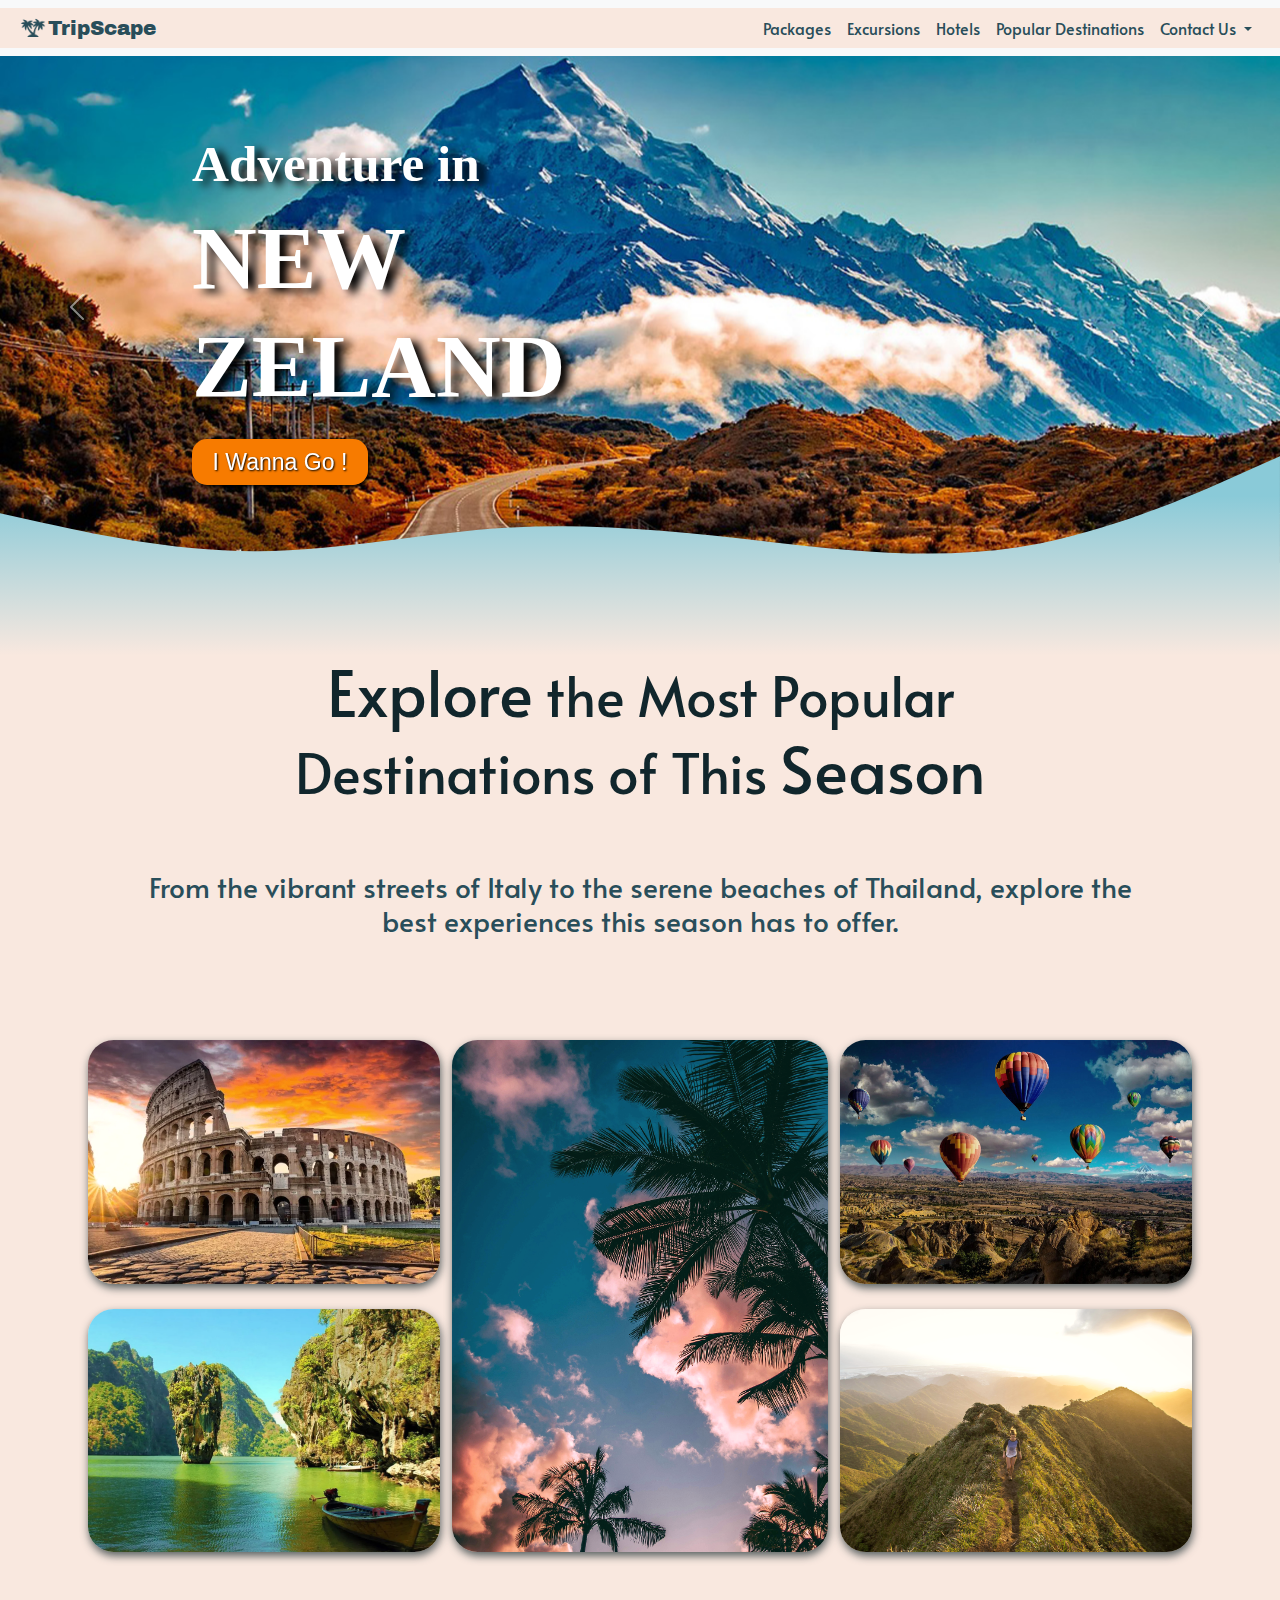
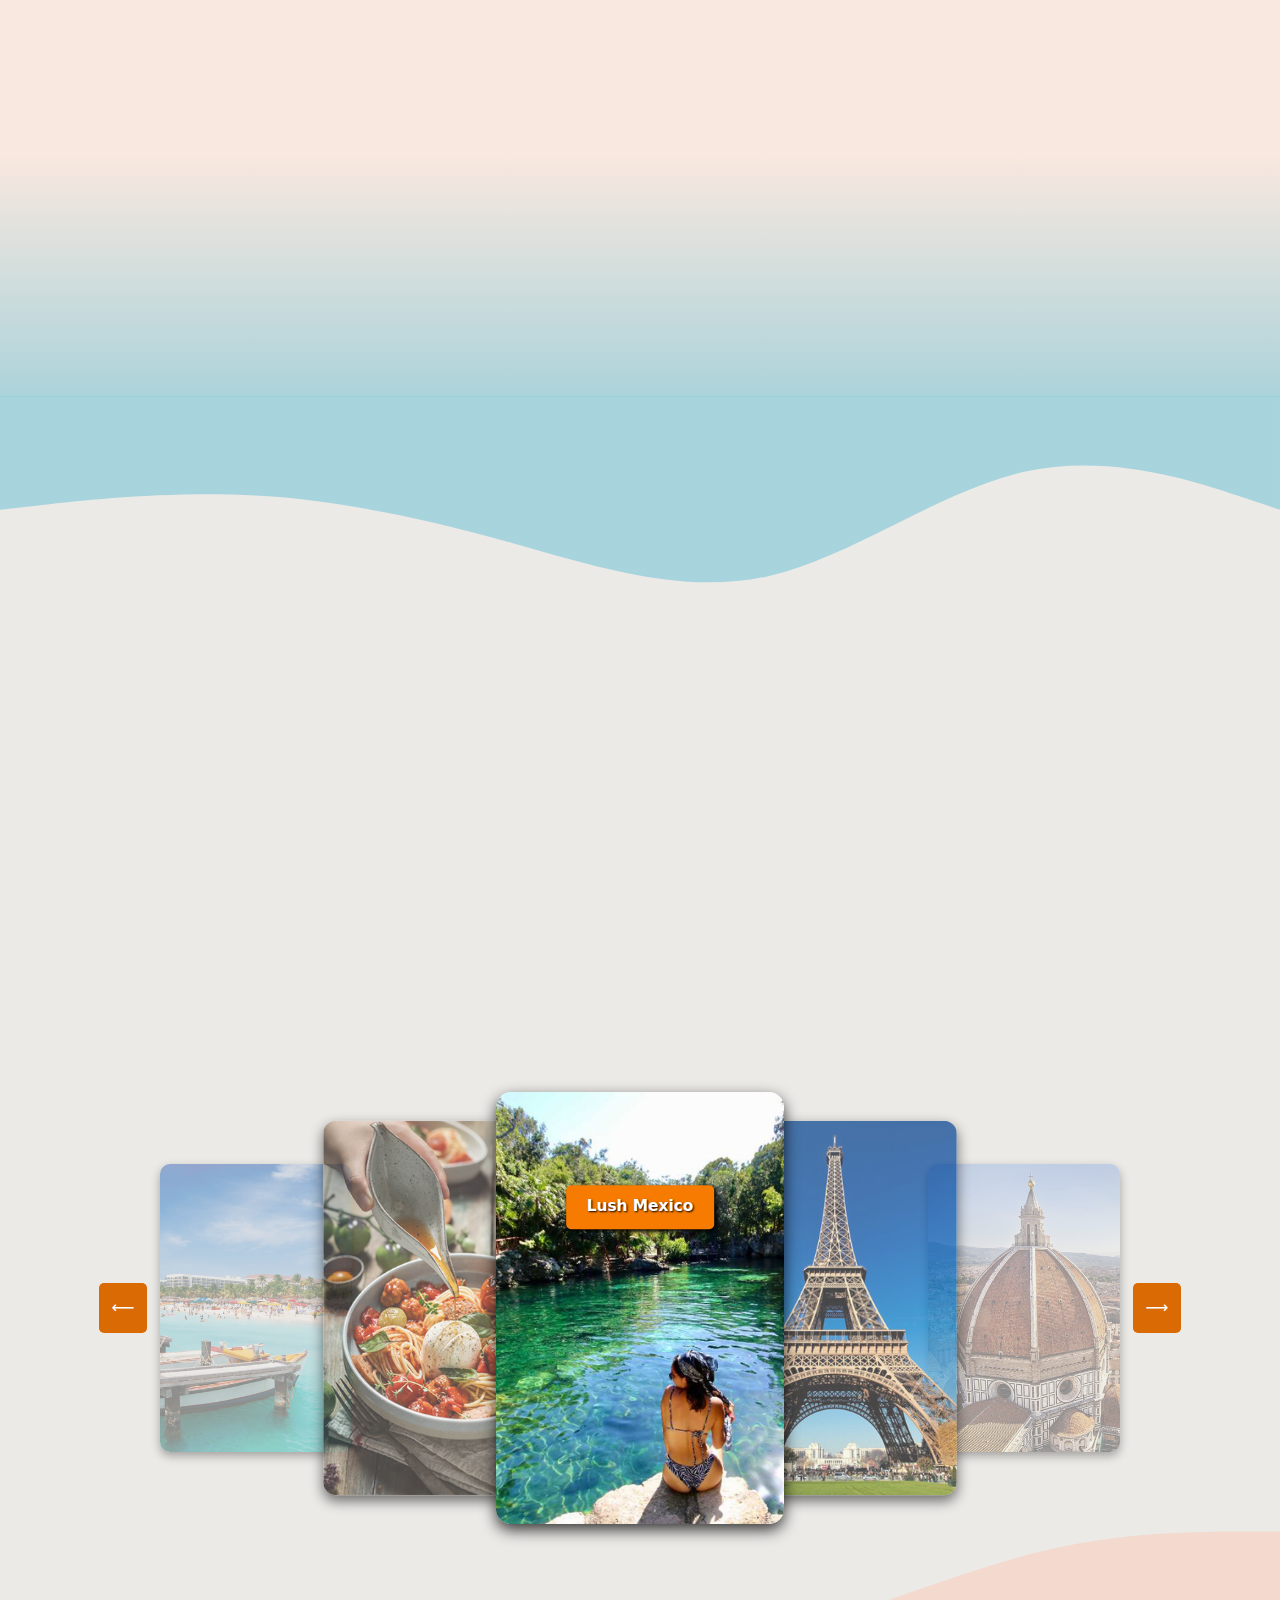
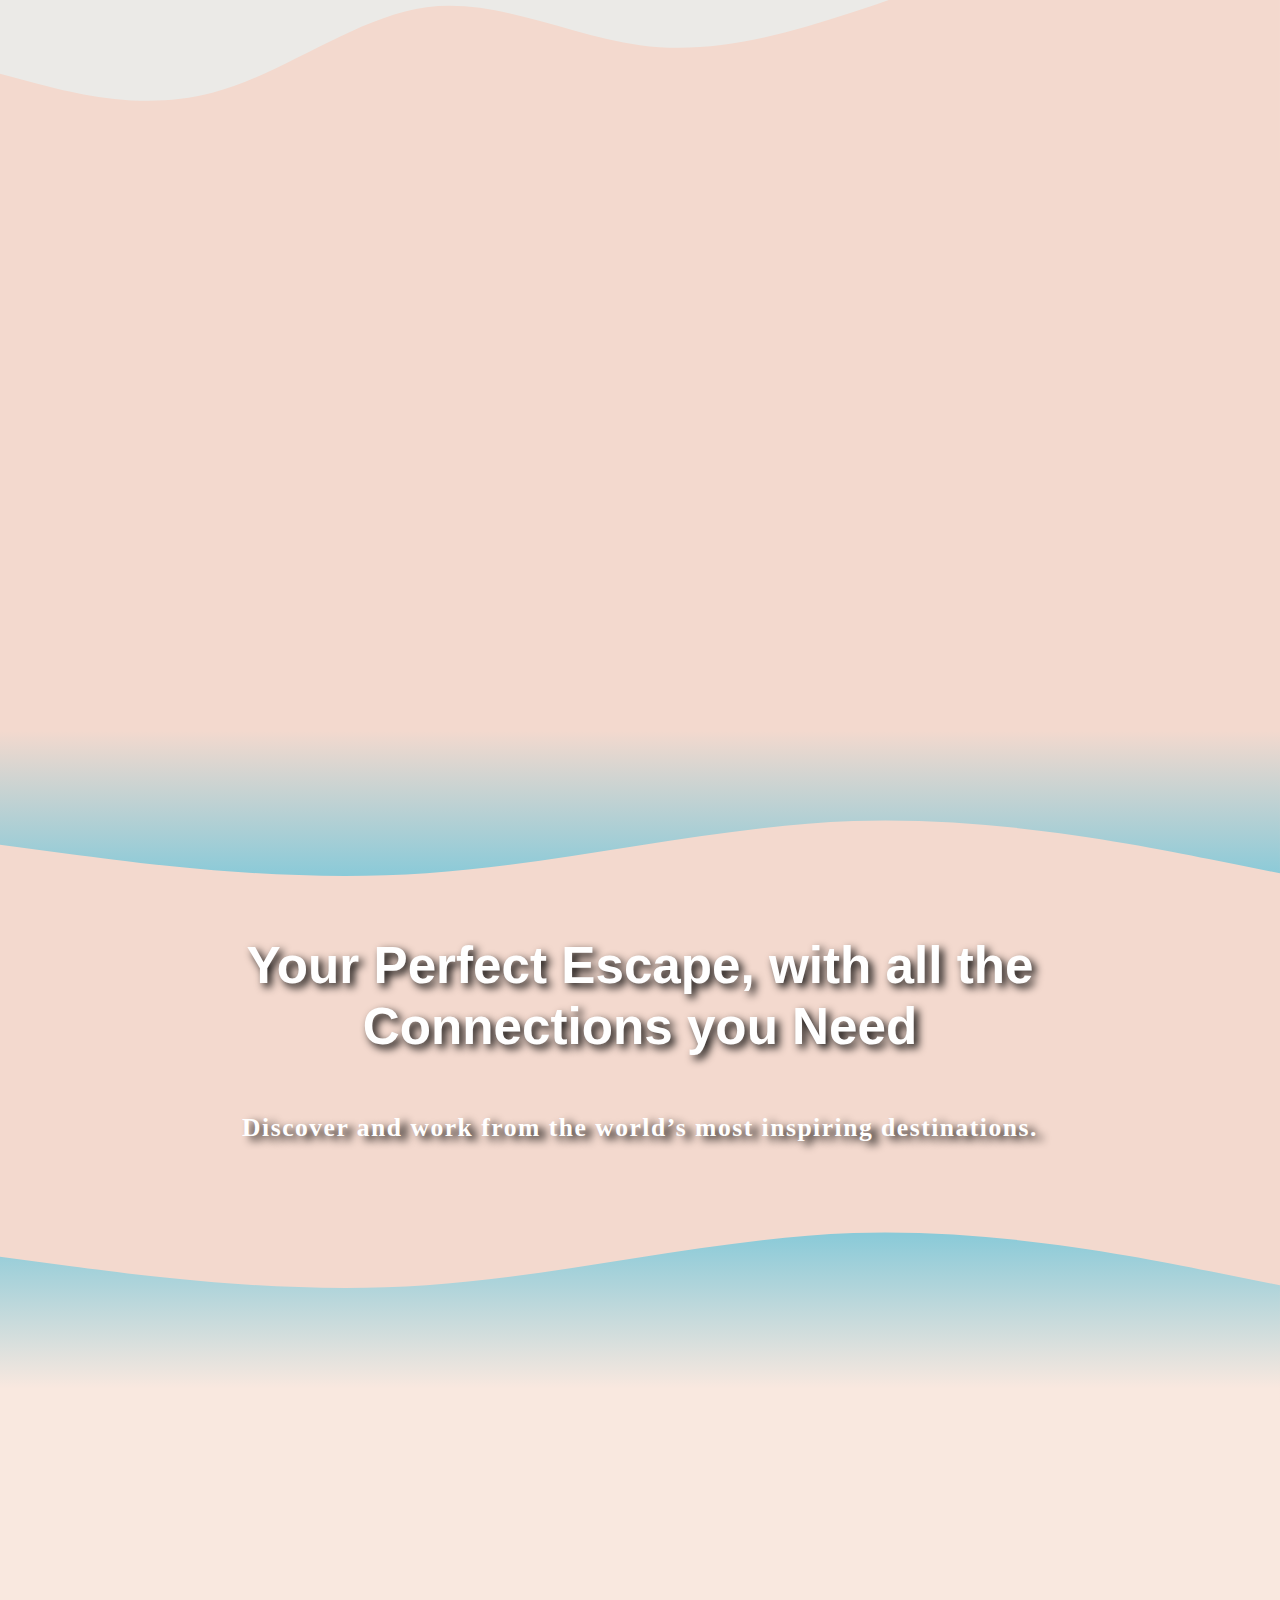
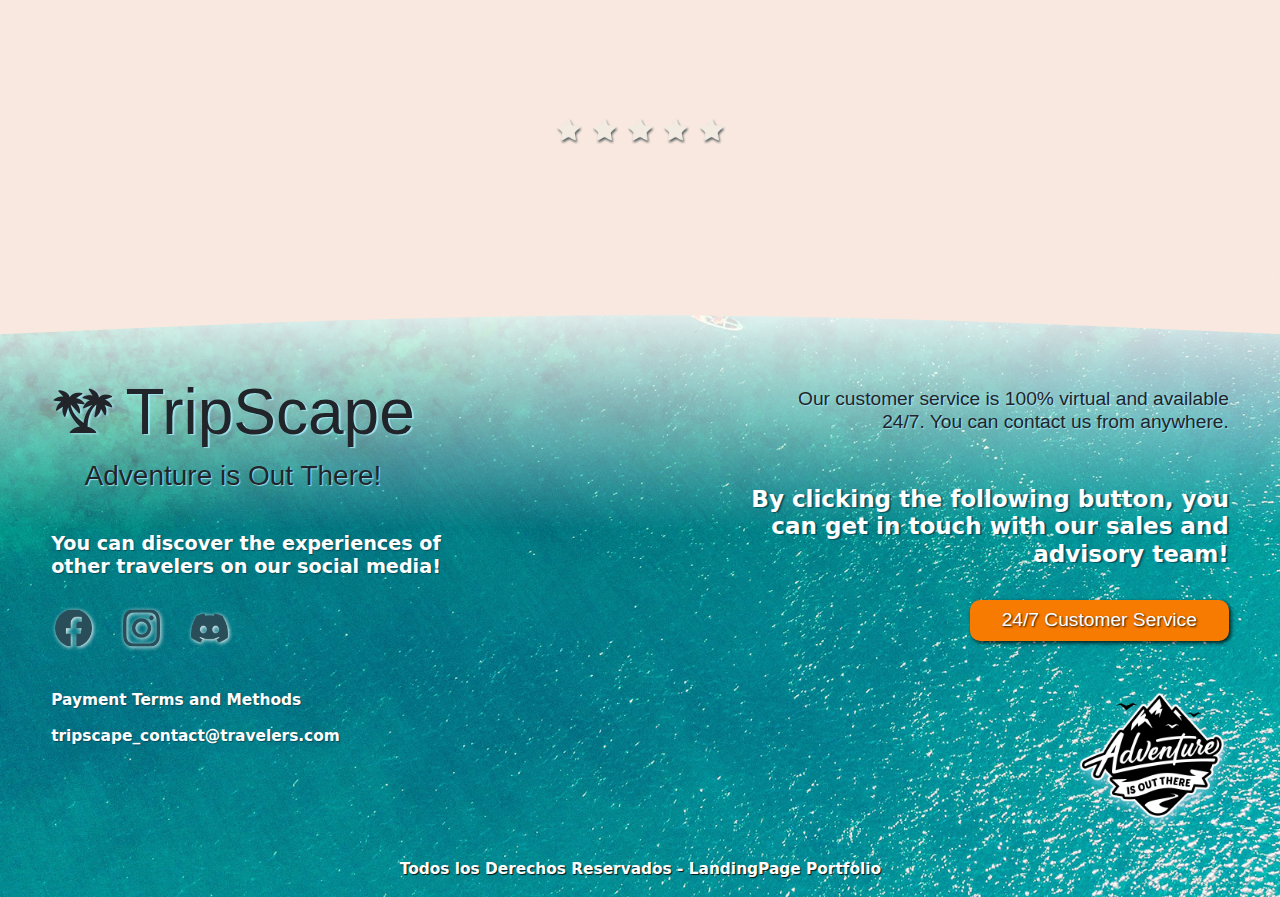
==== commit 0a0505c4: "responsive footer" ====
--- a/index.html
+++ b/index.html
@@ -101,7 +101,7 @@
                         </div>
                     </div>
                     <div class="carousel-item">
-                        <img src="./Img/islandiados.jpg" class="d-block w-100 imgFondoCar" alt="...">
+                        <img src="./Img/islandia.jpg" class="d-block w-100 imgFondoCar" alt="...">
                         <div class="carousel-caption d-block">
                             <h3><span class="headerSpan">Discover</span> ISLANDIA's Night!</h3>
                             <a href="#">I Wanna Go !</a>
@@ -157,7 +157,7 @@
 
 
     <!-- section packages -->
-    <!-- <section class="sectionPackages container-fluid">
+    <section class="sectionPackages container-fluid">
         <div class="row PackagesRow">
             <div class="col-12 titulosPackages">
                 <h2 class="animate-on-scroll"><span class="adornoUno">Explore</span> the Most Popular Destinations of
@@ -166,15 +166,15 @@
                     explore the best experiences
                     this season has to offer.</h3>
             </div>
-        </div> -->
-
-
-
-
-       <!--  <div class="row primerCardsGroup"> -->
+        </div>
+
+
+
+
+        <div class="row primerCardsGroup">
 
             <!-- Cards Izquierda -->
-     <!--        <div class="col-sm-12 col-md-4 cardsIzqDiv">
+            <div class="col-sm-12 col-md-4 cardsIzqDiv">
                 <div class="cardsDiv cardsDivLados">
                     <img class="cardsLados" src="./Img/roma-final.jpg" alt="Location 1">
                     <div class="cardText"><a href="#">Italy</a></div>
@@ -183,18 +183,18 @@
                     <img class="cardsLados" src="./Img/tailandia-final.jpg" alt="Location 2">
                     <div class="cardText"><a href="#">Thailand</a></div>
                 </div>
-            </div> -->
+            </div>
 
             <!-- Card Central -->
-          <!--   <div class="col-sm-12 col-md-4 contenedorCentralPalmeras">
+            <div class="col-sm-12 col-md-4 contenedorCentralPalmeras">
                 <div class="row cardsDiv cardCentralDiv">
                     <img class="cardCentral" src="./Img/central-final.jpg" alt="Central Place">
                     <div class="cardTextCentral cardText"><a href="#">California</a></div>
                 </div>
-            </div> -->
+            </div>
 
             <!-- Cards Derecha -->
-          <!--   <div class="col-sm-12 col-md-4 cardsDerDiv">
+            <div class="col-sm-12 col-md-4 cardsDerDiv">
                 <div class="cardsDiv cardsDivLados">
                     <img class="cardsLados" src="./Img/globos-final.jpg" alt="Location 3">
                     <div class="cardText"><a href="#">Morocco</a></div>
@@ -209,11 +209,11 @@
 
     </section>
 
- -->
+
 
 
     <!-- banner Servicios -->
-    <!-- <section class="container-fluid section-servicios">
+    <section class="container-fluid section-servicios">
 
 
         <div class="row bannerContainerTitulos container-fluid">
@@ -305,18 +305,18 @@
         </path>
     </svg>
 
- -->
+
 
 
     <!-- cards de cuatro viajes en oferta    DEALS  -->
-    <!-- <section class="Deals-Excursiones-Section"> -->
+    <section class="Deals-Excursiones-Section">
 
         <!-- div de prueba para incorporar elementos decorativos -->
-        <!--  <div class="decorativi">
+         <div class="decorativi">
             <img src="./Img/intento.png" alt="">
-         </div> -->
-
-       <!--  <div class="Deals-Titles-Container">
+         </div>
+
+        <div class="Deals-Titles-Container">
             <h2 class="animate-on-scroll">Unforgettable Adventures Await!</h2>
             <h3 class="animate-on-scroll">Join us on five thrilling excursions to extraordinary places</h3>
             <div class="descripcionCarouselDiv">
@@ -340,9 +340,9 @@
                     <img src="./Img/cenotes-carousel.jpg" alt="Image 3" class="carousel-image">
                     <img src="./Img/paris-carousel.jpg" alt="Image 4" class="carousel-image">
                     <img src="./Img/firenze-carousel.jpg" alt="Image 5" class="carousel-image">
-                </div> -->
+                </div>
                 <!-- Enlace de oferta sobre la imagen central -->
-                <!-- <div class="offer-link-container">
+                <div class="offer-link-container">
                     <a id="offer-link" href="#" class="offer-link" style="display: none;"></a>
                 </div>
             </div>
@@ -350,7 +350,7 @@
 
         </div>
 
-    </section> -->
+    </section>
 
 
 
@@ -370,7 +370,7 @@
     <!-- hoteleria section central -->
    <section class="Hoteleria-Section">
 
-          <!--<div class="titulosHoteleriaDiv">
+          <div class="titulosHoteleriaDiv">
 
             <div class="row stars-container">
 
@@ -408,11 +408,11 @@
                 </div>
             </div>
         </div>
- -->
+
 
         <!-- svg sobre imagen flotante -->
 
-      <!--   <svg xmlns="http://www.w3.org/2000/svg" viewBox="0 0 1440 320" class="svg-hoteleria-segundo">
+        <svg xmlns="http://www.w3.org/2000/svg" viewBox="0 0 1440 320" class="svg-hoteleria-segundo">
             <defs>
                 <linearGradient id="gradient" x1="0" y1="0" x2="0" y2="1">
                     <stop offset="0" stop-color="#F3D9CE" />
@@ -423,39 +423,37 @@
                 d="M0,128L80,138.7C160,149,320,171,480,160C640,149,800,107,960,101.3C1120,96,1280,128,1360,144L1440,160L1440,0L1360,0C1280,0,1120,0,960,0C800,0,640,0,480,0C320,0,160,0,80,0L0,0Z">
             </path>
         </svg>
- -->
+
 
 
 
         <!-- flotante -->
 
-       <!--  <div class="img-fondo flotan-text1">
+        <div class="img-fondo flotan-text1">
             <h2 class="">Your Perfect Escape, with all the Connections you Need</h2>
             <p class="">Discover and work from the world’s most inspiring destinations.</p>
         </div>
- -->
+
 
 
         <!-- svg que cierra el banner flotante -->
 
-        <!-- <svg xmlns="http://www.w3.org/2000/svg" viewBox="0 0 1440 320" class="svg-hoteleria-bottom"> -->
-            <!-- Definimos el gradiente -->
-          <!--   <defs>
+        <svg xmlns="http://www.w3.org/2000/svg" viewBox="0 0 1440 320" class="svg-hoteleria-bottom">
+            <defs>
                 <linearGradient id="gradientehotelbottom" x1="0%" y1="0%" x2="0%" y2="100%">
                     <stop offset="1%" stop-color="#8acad8" />
                     <stop offset="80%" stop-color="#F9E8DF" />
                     <stop offset="100%" stop-color="#F9E8DF" />
                 </linearGradient>
-            </defs> -->
-            <!-- Aplicamos el gradiente en el relleno del path -->
-           <!--  <path fill="url(#gradientehotelbottom)"
+            </defs>  
+            <path fill="url(#gradientehotelbottom)"
                 d="M0,128L80,138.7C160,149,320,171,480,160C640,149,800,107,960,101.3C1120,96,1280,128,1360,144L1440,160L1440,320L1360,320C1280,320,1120,320,960,320C800,320,640,320,480,320C320,320,160,320,80,320L0,320Z">
             </path>
-        </svg> -->
+        </svg>
 
 
         <!-- banner servicios de hoteleria -->
-<!-- 
+
         <div class="row container-fluid titulo-banner-hotel">
             <h3 class="animate-on-scroll">Service and Hospitality</h3>
         </div>
@@ -514,7 +512,7 @@
 
 
 
-        </div> -->
+        </div>
 
        <div class="row stars-container">
 
@@ -549,7 +547,7 @@
     <footer class="footerSection row">
 
 
-        <div class="col-12 col-sm-6 footerTitles">
+        <div class="col-12 col-md-6 footerTitles">
             
             <div class="tituloPrincipalFooter">
 
@@ -603,7 +601,7 @@
 
 
 
-        <div class="col-12 col-sm-6 columnaDerechaFooter">
+        <div class="col-12 col-md-6 columnaDerechaFooter">
 
 
 
@@ -620,8 +618,9 @@
 
             
 
-            <img src="./Img/adventureLogo.png" alt="">
-
+            <div class="imgAdventureDiv">
+                <img src="./Img/adventureLogo.png" alt="">
+            </div>
 
 
         </div>
@@ -648,45 +647,3 @@
 
 
 
-
-
-<!-- 
-
-<div class="contactoFooterContainer">
-                    <h5>Puedes acercarte a nuestras oficinas o contactarte por consultas</h5>
-                    <div class="direccionesContainer">
-
-                        <div class="cadaOficina">
-                            <p> <span> Argentina: </span> Buenos Aires, 9 de Julio 5647</p>
-                            <p> <span> Contacto Telefonico: </span> +549-3372-6473 / 0-800-222-4675/9384/6647</p>
-                        </div>
-
-                        <div class="cadaOficina">
-                            <p> <span> Italia: </span> Roma, Belmonte Calabro 5647</p>
-                            <p> <span> Contacto Telefonico: </span> +549-3372-6473 / 0-800-222-4675/9384/6647</p>
-                        </div>
-
-                        <div class="cadaOficina">
-                            <p> <span> Uruguay: </span> Montevideo, 18 de Julio 1962</p>
-                            <p> <span> Contacto Telefonico: </span> +549-3372-6473 / 0-800-222-4675/9384/6647</p>
-                        </div>
-
-                        <div class="cadaOficina">
-                            <p> <span> España: </span> Madrid, José Luis Calvo 778</p>
-                            <p> <span> Contacto Telefonico: </span> +549-3372-6473 / 0-800-222-4675/9384/6647</p>
-                        </div>
-
-                        <div class="cadaOficina">
-                            <p> <span> Grecia: </span> Busdfgy Asopfhi, 9 de Julio 5647</p>
-                            <p> <span> Contacto Telefonico: </span> +549-3372-6473 / 0-800-222-4675/9384/6647</p>
-                        </div>
-
-
-
-                    </div>
-                    
-
-                </div>
-
-
--->--- a/Styles/styles.css
+++ b/Styles/styles.css
@@ -1784,6 +1784,7 @@
   margin-left: 0;
   margin-right: 0;
   padding-right: 2vmax;
+  padding-left: 0vmax;
 }
 .footerSection .footerTitles {
   display: flex;
@@ -1831,7 +1832,7 @@
   width: 80%;
   color: rgb(255, 255, 255);
   text-shadow: none;
-  font-size: 1.8vmax;
+  font-size: 1.5vmax;
   margin-top: 2.5vmax;
   font-weight: bold;
   text-shadow: 1px 1px 1px rgba(8, 70, 85, 0.849);
@@ -1862,7 +1863,7 @@
   align-items: start;
   text-decoration: none;
   text-shadow: 1px 1px 1px rgba(8, 70, 85, 0.849);
-  font-size: 1.5vmax;
+  font-size: 1.2vmax;
   font-weight: bold;
   color: white;
 }
@@ -1879,7 +1880,7 @@
   text-decoration: none;
   color: white;
   text-shadow: 1px 1px 1px rgba(8, 70, 85, 0.849);
-  font-size: 1.5vmax;
+  font-size: 1.2vmax;
   font-weight: bold;
   padding-top: 1vmax;
 }
@@ -1920,6 +1921,7 @@
   font-size: 1.8vmax;
   font-weight: bold;
   text-align: end;
+  padding-top: 2vmax;
 }
 .footerSection .columnaDerechaFooter .botonFooterDiv {
   display: flex;
@@ -1943,7 +1945,7 @@
 .footerSection .columnaDerechaFooter .botonFooterDiv a:hover {
   color: yellow;
 }
-.footerSection .columnaDerechaFooter img {
+.footerSection .columnaDerechaFooter .imgAdventureDiv img {
   width: 12vmax;
   filter: drop-shadow(1px 4px 4px rgba(119, 195, 214, 0.918));
 }
@@ -1970,191 +1972,296 @@
 /* ++++++++++++++++++++++++ media query | pantalla extra lg   |  ++++++++++++++++++++++++++++++++++*/
 /* ++++++++++++++++++++++++ media query | pantalla lg  | ++++++++++++++++++++++++++++++++++*/
 @media screen and (max-width: 992px) {
+  .footerSection {
+    border: solid 2px orange;
+    padding-top: 5vmax;
+    padding-left: 3vmax;
+    padding-right: 1vmax;
+  }
+  .footerSection .footerTitles {
+    border: 2px black;
+    padding: 5vmax 0 0 0;
+    margin-top: 1vmax;
+  }
+  .footerSection .footerTitles .tituloPrincipalFooter {
+    display: flex;
+    flex-direction: column;
+    justify-content: center;
+    align-items: center;
+  }
+  .footerSection .footerTitles .tituloPrincipalFooter .brandFooterContainer .brandFooter {
+    margin-top: -0.8vmax;
+    width: 4vmax;
+  }
+  .footerSection .footerTitles .tituloPrincipalFooter .brandFooterContainer h2 {
+    font-size: 4vmax;
+  }
+  .footerSection .footerTitles .tituloPrincipalFooter h3 {
+    font-family: "Synonym", sans-serif;
+    font-weight: 400;
+    text-shadow: 1px 1px 1px rgba(167, 231, 247, 0.884);
+    margin-top: -1vmax;
+  }
   .footerSection .footerTitles .experienciasFooter {
     width: 80%;
     font-size: 1.8vmax;
-    margin-top: 2vmax;
+    margin-top: 5vmax;
+  }
+  .footerSection .footerTitles .redesFooterDiv {
+    display: flex;
+    flex-direction: row;
+    gap: 2vmax;
+    margin-top: 1.5vmax;
+    width: 70%;
+    justify-content: center;
+  }
+  .footerSection .footerTitles .redesFooterDiv a .iconoRedes {
+    width: 3.5vmax;
+  }
+  .footerSection .footerTitles .legalesFooter {
+    margin-top: 3vmax;
   }
   .footerSection .footerTitles .legalesFooter .condiciones {
+    font-size: 1.5vmax;
+  }
+  .footerSection .footerTitles .legalesFooter .emailDiv a {
+    font-size: 1.5vmax;
+    padding-top: 0.5vmax;
+  }
+  .footerSection .columnaDerechaFooter {
+    margin-top: 1.5vmax;
+  }
+  .footerSection .columnaDerechaFooter .atencionFooter {
+    width: 80%;
     font-size: 1.8vmax;
   }
-  .footerSection .footerTitles .legalesFooter .emailDiv a {
-    font-size: 1.8vmax;
-    padding-top: 0.6vmax;
-  }
-  .footerSection .columnaDerechaFooter {
-    margin-top: 1vmax;
-  }
-  .footerSection .columnaDerechaFooter .atencionFooter {
-    width: 90%;
-    font-size: 1.8vmax;
-  }
   .footerSection .columnaDerechaFooter .accionFooter {
-    width: 90%;
-    font-size: 2.2vmax;
+    width: 100%;
+    font-size: 2vmax;
   }
   .footerSection .columnaDerechaFooter .botonFooterDiv a {
-    font-size: 1.8vmax;
+    font-size: 1.5vmax;
     border-radius: 6px;
     padding: 0.5vmax 2.5vmax;
   }
-  .footerSection .columnaDerechaFooter img {
+  .footerSection .columnaDerechaFooter .imgAdventureDiv img {
     width: 10vmax;
   }
 }
 /* ++++++++++++++++++++++++ media query |  pantalla md   | ++++++++++++++++++++++++++++++++++*/
 @media screen and (max-width: 768px) {
   .footerSection {
-    background-position: center bottom 25%;
+    background-position: center bottom;
   }
   .footerSection .footerTitles {
-    padding-top: 10vmax;
+    align-items: center;
+    padding-top: 5vmax;
+  }
+  .footerSection .footerTitles .tituloPrincipalFooter .brandFooterContainer .brandFooter {
+    width: 6vmax;
+  }
+  .footerSection .footerTitles .tituloPrincipalFooter .brandFooterContainer h2 {
+    font-size: 6vmax;
+  }
+  .footerSection .footerTitles .tituloPrincipalFooter h3 {
+    font-weight: bold;
+    text-shadow: 1px 1px 1px rgba(167, 231, 247, 0.884);
+    margin: 0 auto;
+    width: 100%;
+    text-align: center;
+    padding: 0;
   }
   .footerSection .footerTitles .experienciasFooter {
-    width: 90%;
+    width: 70%;
     font-size: 2.2vmax;
+    margin-top: 8vmax;
+    text-align: center;
+    color: rgb(255, 255, 255);
+    font-weight: bold;
+    text-shadow: none;
+    text-shadow: 2px 1px 1px rgb(0, 0, 0);
+  }
+  .footerSection .footerTitles .redesFooterDiv {
+    gap: 5vmax;
     margin-top: 3vmax;
   }
-  .footerSection .footerTitles .redesFooterDiv {
-    gap: 1.8vmax;
-    margin-top: 1.5vmax;
-  }
   .footerSection .footerTitles .redesFooterDiv a .iconoRedes {
-    width: 4vmax;
+    width: 4.5vmax;
   }
   .footerSection .footerTitles .legalesFooter {
-    margin-top: 4.5vmax;
+    margin-top: 6vmax;
   }
   .footerSection .footerTitles .legalesFooter .condiciones {
-    font-size: 1.5vmax;
+    font-size: 1.8vmax;
+    align-items: center;
   }
   .footerSection .footerTitles .legalesFooter .emailDiv a {
-    font-size: 1.5vmax;
+    font-size: 1.8vmax;
+    align-items: center;
+  }
+  .footerSection .footerTitles .divisorFooter {
+    width: 70%;
+    margin: 0 auto;
+  }
+  .footerSection .footerTitles .divisorFooter hr {
+    border-bottom: solid 2px black;
+    display: block;
   }
   .footerSection .columnaDerechaFooter .atencionFooter {
-    width: 90%;
-    font-size: 1.8vmax;
-    margin-top: 10vmax;
+    width: 70%;
+    font-size: 2.6vmax;
+    margin: 0 auto;
+    align-items: center;
+    text-align: center;
   }
   .footerSection .columnaDerechaFooter .accionFooter {
-    width: 90%;
-    font-size: 2.2vmax;
+    width: 80%;
+    font-size: 3vmax;
+    text-align: center;
+    margin: 3vmax auto;
   }
   .footerSection .columnaDerechaFooter .botonFooterDiv {
     flex-direction: row;
-    align-items: start;
-    margin-top: 1.8vmax;
+    align-items: center;
+    margin: 2vmax auto;
   }
   .footerSection .columnaDerechaFooter .botonFooterDiv a {
     font-size: 2.2vmax;
     border-radius: 6px;
     padding: 0.5vmax 2.5vmax;
   }
-  .footerSection .columnaDerechaFooter img {
-    width: 9vmax;
+  .footerSection .columnaDerechaFooter .imgAdventureDiv {
+    width: 100%;
+    display: flex;
+    flex-direction: row;
+    justify-content: center;
+  }
+  .footerSection .columnaDerechaFooter .imgAdventureDiv img {
+    width: 16vmax;
   }
 }
 /* ++++++++++++++++++++++++ media query |  pantalla sm   | ++++++++++++++++++++++++++++++++++*/
 @media screen and (max-width: 576px) {
-  .footerSection {
-    padding: 4vmax;
+  footerSection {
     background-position: center bottom;
   }
+  footerSection .footerTitles {
+    align-items: center;
+    padding-top: 3vmax;
+  }
+  footerSection .footerTitles .tituloPrincipalFooter .brandFooterContainer .brandFooter {
+    width: 5vmax;
+  }
+  footerSection .footerTitles .tituloPrincipalFooter .brandFooterContainer h2 {
+    font-size: 5vmax;
+  }
+  footerSection .footerTitles .tituloPrincipalFooter h3 {
+    font-weight: bold;
+    text-shadow: 1px 1px 1px rgba(167, 231, 247, 0.884);
+    margin: 0 auto;
+    width: 100%;
+    text-align: center;
+    padding: 0;
+  }
+  footerSection .footerTitles .experienciasFooter {
+    width: 70%;
+    font-size: 2.2vmax;
+    margin-top: 8vmax;
+    text-align: center;
+    color: rgb(255, 255, 255);
+    font-weight: bold;
+    text-shadow: none;
+    text-shadow: 2px 1px 1px rgb(0, 0, 0);
+  }
+  footerSection .footerTitles .redesFooterDiv {
+    gap: 5vmax;
+    margin-top: 3vmax;
+  }
+  footerSection .footerTitles .redesFooterDiv a .iconoRedes {
+    width: 4.5vmax;
+  }
+  footerSection .footerTitles .legalesFooter {
+    margin-top: 6vmax;
+  }
+  footerSection .footerTitles .legalesFooter .condiciones {
+    font-size: 1.8vmax;
+    align-items: center;
+  }
+  footerSection .footerTitles .legalesFooter .emailDiv a {
+    font-size: 1.8vmax;
+    align-items: center;
+  }
+  footerSection .columnaDerechaFooter .atencionFooter {
+    width: 70%;
+    font-size: 2.2vmax;
+  }
+}
+/* ++++++++++++++++++++++++ media query  | pantalla xxsm |   ++++++++++++++++++++++++++++++++++*/
+@media screen and (max-width: 480px) {
   .footerSection .footerTitles {
-    flex-direction: column;
-    align-items: center;
-    padding: 7vmax 4vmax 0 4vmax;
-    margin-top: 6vmax;
-  }
-  .footerSection .footerTitles .tituloPrincipalFooter {
-    flex-direction: column;
-    justify-content: center;
-    align-items: center;
+    margin-top: 5vmax;
   }
   .footerSection .footerTitles .tituloPrincipalFooter .brandFooterContainer .brandFooter {
-    width: 7vmax;
+    width: 3.5vmax;
   }
   .footerSection .footerTitles .tituloPrincipalFooter .brandFooterContainer h2 {
-    font-size: 7vmax;
+    font-size: 3.5vmax;
+    padding-bottom: 0;
   }
   .footerSection .footerTitles .tituloPrincipalFooter h3 {
-    font-size: 4.2vmax;
+    margin-top: 0;
+    width: 100%;
+  }
+  .footerSection .footerTitles .experienciasFooter {
+    width: 90%;
+    color: black;
+    font-size: 1.8vmax;
+    margin-top: 2.5vmax;
     font-weight: bold;
-  }
-  .footerSection .footerTitles .experienciasFooter {
-    text-align: center;
-    width: 80%;
-    font-size: 2.6vmax;
-    margin-top: 4.5vmax;
-  }
-  .footerSection .footerTitles .redesFooterDiv {
-    flex-direction: row;
-    gap: 1.8vmax;
-    margin-top: 2.5vmax;
-  }
-  .footerSection .footerTitles .redesFooterDiv a .iconoRedes {
-    width: 4.5vmax;
-  }
-  .footerSection .footerTitles .legalesFooter {
-    margin-top: 4vmax;
+    text-shadow: 2px 1px 1px rgb(255, 255, 255);
+  }
+  .footerSection .legalesFooter {
+    margin-top: 3vmax;
+  }
+  .footerSection .legalesFooter .condiciones {
     display: flex;
     flex-direction: column;
-    align-items: center;
-  }
-  .footerSection .footerTitles .legalesFooter .condiciones {
-    font-size: 1.8vmax;
-  }
-  .footerSection .footerTitles .legalesFooter .emailDiv a {
-    font-size: 1.8vmax;
-    padding-top: 0.6vmax;
-  }
-  .footerSection .footerTitles .divisorFooter {
-    width: 100%;
-  }
-  .footerSection .footerTitles .divisorFooter hr {
-    border-bottom: solid 3px rgb(255, 255, 255);
-    display: block;
-  }
-  .footerSection .columnaDerechaFooter {
-    flex-direction: column;
-    align-items: center;
-    justify-content: space-evenly;
-    padding: 0 2vmax;
-  }
-  .footerSection .columnaDerechaFooter .atencionFooter {
-    font-size: 3vmax;
-    margin-top: 0;
-    text-align: center;
-    font-weight: 400;
-    padding-bottom: 2vmax;
-    text-shadow: none;
-  }
-  .footerSection .columnaDerechaFooter .accionFooter {
+    align-items: start;
+    text-decoration: none;
+    text-shadow: 1px 1px 1px rgba(255, 255, 255, 0.849);
+    font-size: 1.2vmax;
+    font-weight: bold;
+    color: rgb(0, 0, 0);
+  }
+  .footerSection .legalesFooter .emailDiv a {
+    color: rgb(0, 0, 0);
+    text-shadow: 1px 1px 1px rgb(255, 255, 255);
+    font-size: 1.2vmax;
+  }
+  .columnaDerechaFooter .atencionFooter {
+    color: white;
+    font-size: 1.8vmax !important;
+    text-shadow: 1px 1px 1px rgb(0, 0, 0) !important;
+  }
+  .columnaDerechaFooter .accionFooter {
     width: 90%;
-    font-size: 3vmax;
-    text-align: center;
-  }
-  .footerSection .columnaDerechaFooter .botonFooterDiv {
-    flex-direction: row;
-    align-items: center;
-  }
-  .footerSection .columnaDerechaFooter .botonFooterDiv a {
-    font-size: 3vmax;
-    border-radius: 8px;
-  }
-  .footerSection .columnaDerechaFooter img {
-    width: 14vmax;
-    padding-bottom: 2vmax;
-  }
-  .footerSection .derechos {
+    color: rgb(255, 255, 255);
+    text-shadow: 2px 1px 1px rgba(9, 70, 85, 0.849);
+    font-size: 1.8vmax !important;
+    font-weight: bold;
+    text-align: end;
     padding-top: 2vmax;
-    padding-bottom: 0;
-  }
-  .footerSection .derechos p {
-    padding-bottom: 0;
-    font-size: 1.8vmax;
-  }
-}
-/* ++++++++++++++++++++++++ media query  | pantalla xxsm |   ++++++++++++++++++++++++++++++++++*/
+  }
+  .columnaDerechaFooter .botonFooterDiv {
+    margin-top: 1.8vmax;
+    margin-bottom: 4vmax;
+  }
+  .columnaDerechaFooter .botonFooterDiv a {
+    font-size: 1.2vmax;
+    color: rgb(255, 255, 255);
+    text-shadow: 1px 1px 2px rgba(0, 0, 0, 0.849);
+    padding: 0.5vmax 2.5vmax;
+  }
+}
 
 /*# sourceMappingURL=styles.css.map */
